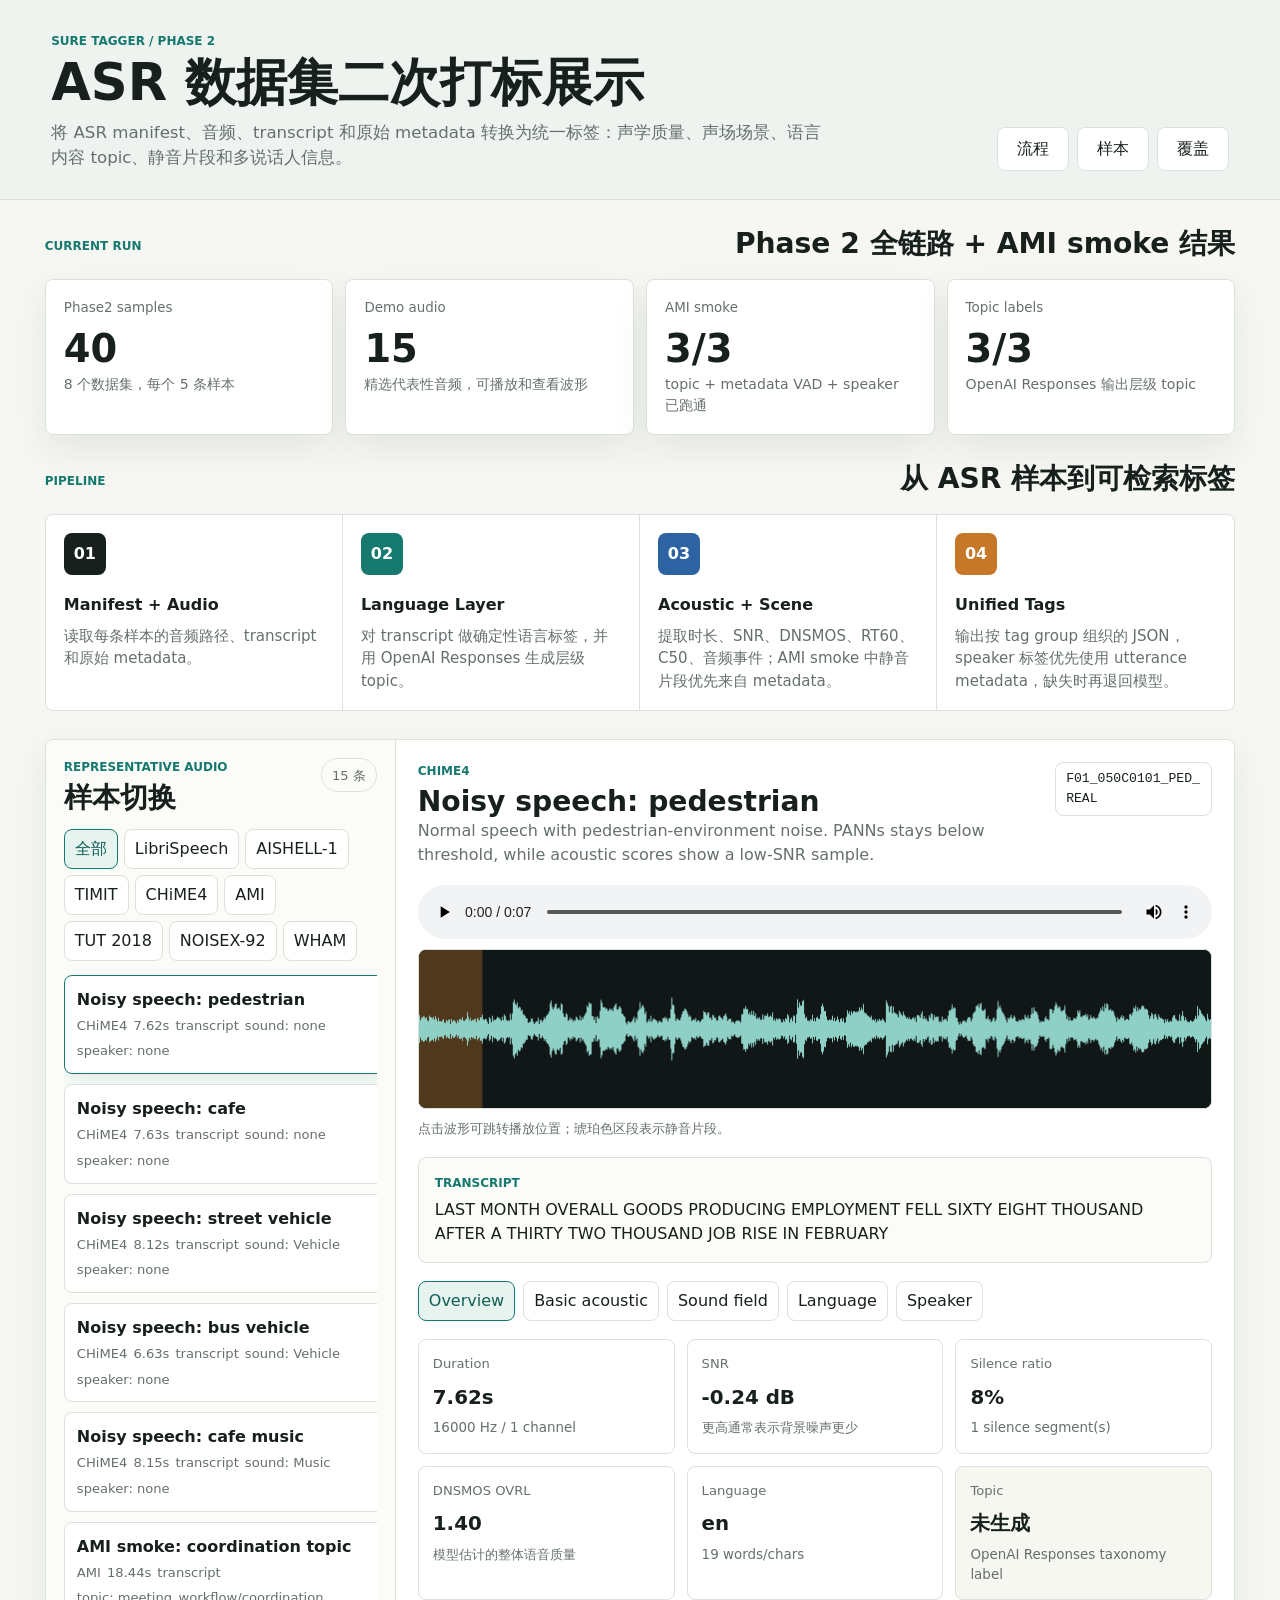
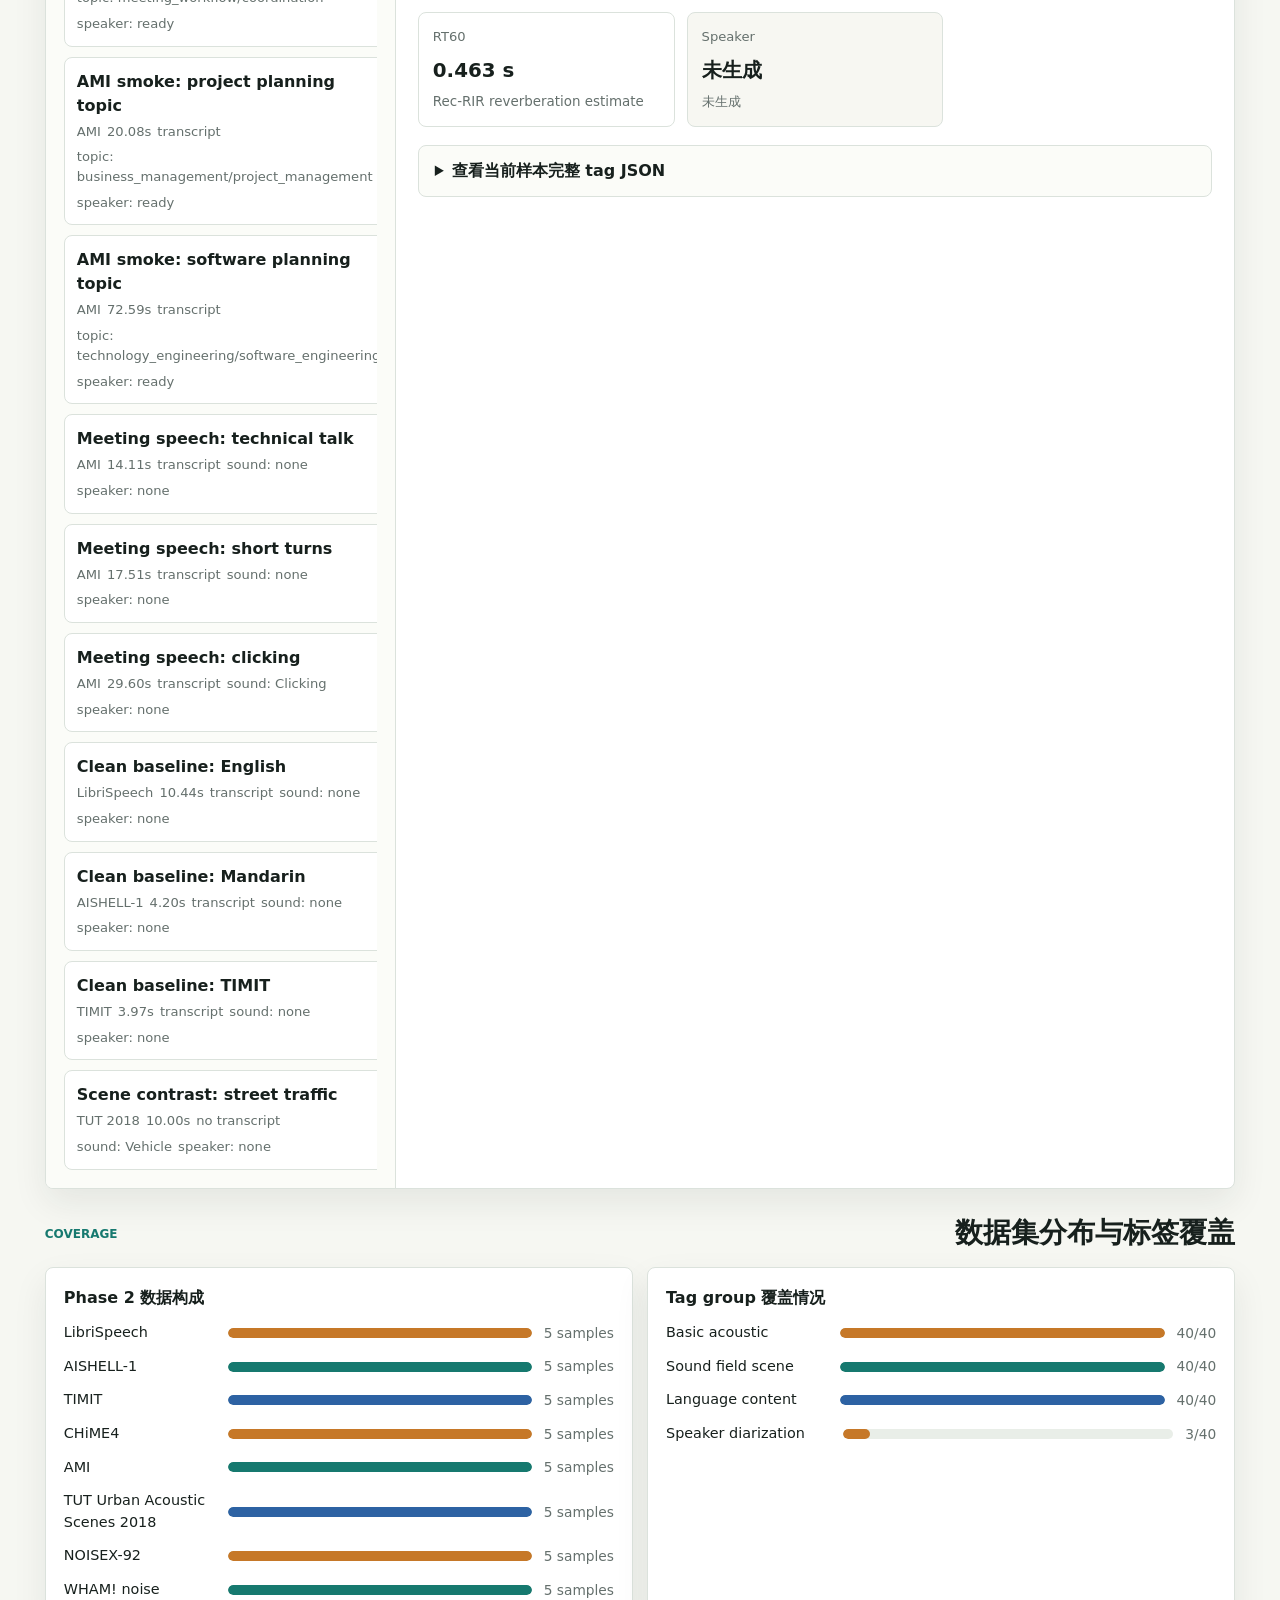
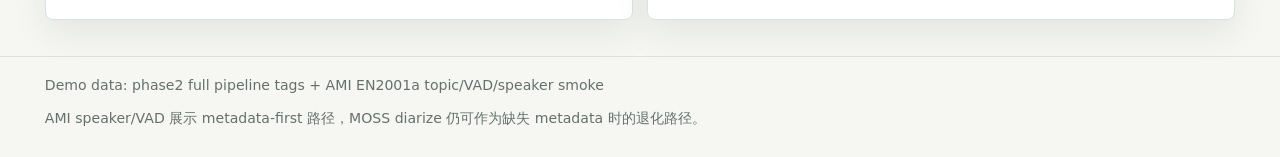
==== demo/index.html @ 98ffefce "Update demo with AMI smoke results" ====
<!doctype html>
<html lang="zh-CN">
  <head>
    <meta charset="utf-8" />
    <meta name="viewport" content="width=device-width, initial-scale=1" />
    <title>ASR 数据集二次打标 Demo</title>
    <link rel="stylesheet" href="styles.css" />
  </head>
  <body>
    <header class="topbar">
      <div>
        <p class="eyebrow">Sure Tagger / Phase 2</p>
        <h1>ASR 数据集二次打标展示</h1>
        <p class="lead">
          将 ASR manifest、音频、transcript 和原始 metadata 转换为统一标签：声学质量、声场场景、语言内容 topic、静音片段和多说话人信息。
        </p>
      </div>
      <nav class="topnav" aria-label="页面导航">
        <a href="#workflow">流程</a>
        <a href="#samples">样本</a>
        <a href="#coverage">覆盖</a>
      </nav>
    </header>

    <main>
      <section class="summary-band" aria-labelledby="summary-title">
        <div class="section-heading">
          <p class="eyebrow">Current run</p>
          <h2 id="summary-title">Phase 2 全链路 + AMI smoke 结果</h2>
        </div>
        <div class="metric-grid" id="metricGrid"></div>
      </section>

      <section class="workflow-band" id="workflow" aria-labelledby="workflow-title">
        <div class="section-heading">
          <p class="eyebrow">Pipeline</p>
          <h2 id="workflow-title">从 ASR 样本到可检索标签</h2>
        </div>
        <div class="pipeline">
          <article class="pipeline-step">
            <span class="step-index">01</span>
            <h3>Manifest + Audio</h3>
            <p>读取每条样本的音频路径、transcript 和原始 metadata。</p>
          </article>
          <article class="pipeline-step">
            <span class="step-index">02</span>
            <h3>Language Layer</h3>
            <p>对 transcript 做确定性语言标签，并用 OpenAI Responses 生成层级 topic。</p>
          </article>
          <article class="pipeline-step">
            <span class="step-index">03</span>
            <h3>Acoustic + Scene</h3>
            <p>提取时长、SNR、DNSMOS、RT60、C50、音频事件；AMI smoke 中静音片段优先来自 metadata。</p>
          </article>
          <article class="pipeline-step">
            <span class="step-index">04</span>
            <h3>Unified Tags</h3>
            <p>输出按 tag group 组织的 JSON，speaker 标签优先使用 utterance metadata，缺失时再退回模型。</p>
          </article>
        </div>
      </section>

      <section class="workspace" id="samples" aria-labelledby="samples-title">
        <aside class="sample-rail">
          <div class="rail-heading">
            <div>
              <p class="eyebrow">Representative audio</p>
              <h2 id="samples-title">样本切换</h2>
            </div>
            <span class="count-pill" id="visibleCount"></span>
          </div>
          <div class="filter-row" id="filterRow" aria-label="按数据集筛选"></div>
          <div class="sample-list" id="sampleList"></div>
        </aside>

        <section class="sample-detail" aria-live="polite">
          <div class="detail-header">
            <div>
              <p class="eyebrow" id="activeDataset"></p>
              <h2 id="activeTitle"></h2>
              <p class="sample-note" id="activeNote"></p>
            </div>
            <div class="sample-id" id="activeSampleId"></div>
          </div>

          <div class="audio-stage">
            <audio id="audioPlayer" controls preload="metadata"></audio>
            <canvas id="waveform" height="160" aria-label="音频波形"></canvas>
            <div class="waveform-hint">点击波形可跳转播放位置；琥珀色区段表示静音片段。</div>
          </div>

          <div class="transcript-strip">
            <div>
              <p class="eyebrow">Transcript</p>
              <p class="transcript" id="transcriptText"></p>
            </div>
          </div>

          <div class="tag-toolbar" id="tagToolbar" role="tablist" aria-label="标签分组"></div>
          <div class="tag-grid" id="tagGrid"></div>

          <details class="json-panel">
            <summary>查看当前样本完整 tag JSON</summary>
            <pre id="rawJson"></pre>
          </details>
        </section>
      </section>

      <section class="coverage-band" id="coverage" aria-labelledby="coverage-title">
        <div class="section-heading">
          <p class="eyebrow">Coverage</p>
          <h2 id="coverage-title">数据集分布与标签覆盖</h2>
        </div>
        <div class="coverage-grid">
          <div class="coverage-panel">
            <h3>Phase 2 数据构成</h3>
            <div id="datasetBars"></div>
          </div>
          <div class="coverage-panel">
            <h3>Tag group 覆盖情况</h3>
            <div id="coverageBars"></div>
          </div>
        </div>
      </section>
    </main>

    <footer class="footer">
      <span>Demo data: phase2 full pipeline tags + AMI EN2001a topic/VAD/speaker smoke</span>
      <span>AMI speaker/VAD 展示 metadata-first 路径，MOSS diarize 仍可作为缺失 metadata 时的退化路径。</span>
    </footer>

    <script src="data.js"></script>
    <script src="app.js"></script>
  </body>
</html>
---- demo/styles.css ----
:root {
  --bg: #f6f7f2;
  --surface: #ffffff;
  --surface-strong: #eef3ef;
  --ink: #17201d;
  --muted: #65706d;
  --line: #dbe2dc;
  --teal: #16796f;
  --blue: #2d62a3;
  --amber: #c67828;
  --red: #b14b4b;
  --violet: #6a5aa8;
  --shadow: 0 14px 34px rgba(30, 42, 38, 0.08);
}

* {
  box-sizing: border-box;
}

html {
  scroll-behavior: smooth;
}

body {
  margin: 0;
  background: var(--bg);
  color: var(--ink);
  font-family:
    Inter, ui-sans-serif, system-ui, -apple-system, BlinkMacSystemFont, "Segoe UI",
    sans-serif;
  line-height: 1.5;
}

button,
input,
select,
textarea {
  font: inherit;
}

button {
  cursor: pointer;
}

.topbar {
  display: grid;
  grid-template-columns: minmax(0, 1fr) auto;
  gap: 24px;
  align-items: end;
  padding: 32px clamp(18px, 4vw, 56px) 28px;
  background: var(--surface-strong);
  border-bottom: 1px solid var(--line);
}

.eyebrow {
  margin: 0 0 6px;
  color: var(--teal);
  font-size: 0.75rem;
  font-weight: 760;
  letter-spacing: 0;
  text-transform: uppercase;
}

h1,
h2,
h3,
p {
  margin-top: 0;
}

h1 {
  max-width: 920px;
  margin-bottom: 12px;
  font-size: clamp(2rem, 4vw, 4.4rem);
  line-height: 1.04;
  letter-spacing: 0;
}

h2 {
  margin-bottom: 0;
  font-size: clamp(1.35rem, 2.2vw, 2rem);
  line-height: 1.15;
}

h3 {
  margin-bottom: 8px;
  font-size: 1rem;
}

.lead {
  max-width: 780px;
  margin-bottom: 0;
  color: var(--muted);
  font-size: 1.04rem;
}

.topnav {
  display: flex;
  flex-wrap: wrap;
  gap: 8px;
  justify-content: flex-end;
}

.topnav a {
  min-width: 72px;
  padding: 9px 12px;
  border: 1px solid var(--line);
  border-radius: 8px;
  color: var(--ink);
  text-align: center;
  text-decoration: none;
  background: var(--surface);
}

.topnav a:hover {
  border-color: var(--teal);
  color: var(--teal);
}

main {
  display: grid;
  gap: 28px;
  padding: 28px clamp(14px, 3.5vw, 48px) 36px;
}

.summary-band,
.workflow-band,
.coverage-band {
  display: grid;
  gap: 18px;
}

.section-heading {
  display: flex;
  justify-content: space-between;
  gap: 18px;
  align-items: end;
}

.metric-grid {
  display: grid;
  grid-template-columns: repeat(4, minmax(0, 1fr));
  gap: 12px;
}

.metric-card {
  min-height: 118px;
  padding: 18px;
  border: 1px solid var(--line);
  border-radius: 8px;
  background: var(--surface);
  box-shadow: var(--shadow);
}

.metric-label {
  margin-bottom: 12px;
  color: var(--muted);
  font-size: 0.84rem;
}

.metric-value {
  margin-bottom: 6px;
  font-size: clamp(1.8rem, 3vw, 3rem);
  font-weight: 780;
  line-height: 1;
}

.metric-caption {
  margin-bottom: 0;
  color: var(--muted);
  font-size: 0.88rem;
}

.pipeline {
  display: grid;
  grid-template-columns: repeat(4, minmax(0, 1fr));
  border: 1px solid var(--line);
  border-radius: 8px;
  overflow: hidden;
  background: var(--surface);
}

.pipeline-step {
  min-height: 184px;
  padding: 18px;
  border-right: 1px solid var(--line);
}

.pipeline-step:last-child {
  border-right: 0;
}

.step-index {
  display: inline-flex;
  width: 42px;
  height: 42px;
  align-items: center;
  justify-content: center;
  margin-bottom: 18px;
  border-radius: 8px;
  background: var(--ink);
  color: white;
  font-weight: 760;
}

.pipeline-step:nth-child(2) .step-index {
  background: var(--teal);
}

.pipeline-step:nth-child(3) .step-index {
  background: var(--blue);
}

.pipeline-step:nth-child(4) .step-index {
  background: var(--amber);
}

.pipeline-step p {
  margin-bottom: 0;
  color: var(--muted);
  font-size: 0.94rem;
}

.workspace {
  display: grid;
  grid-template-columns: minmax(280px, 350px) minmax(0, 1fr);
  min-height: 680px;
  border: 1px solid var(--line);
  border-radius: 8px;
  overflow: hidden;
  background: var(--surface);
  box-shadow: var(--shadow);
}

.sample-rail {
  display: grid;
  grid-template-rows: auto auto minmax(0, 1fr);
  gap: 14px;
  padding: 18px;
  border-right: 1px solid var(--line);
  background: #fbfcf8;
}

.rail-heading,
.detail-header {
  display: flex;
  gap: 16px;
  align-items: flex-start;
  justify-content: space-between;
}

.count-pill,
.sample-id {
  display: inline-flex;
  max-width: 220px;
  min-height: 34px;
  align-items: center;
  justify-content: center;
  padding: 6px 10px;
  border: 1px solid var(--line);
  border-radius: 999px;
  color: var(--muted);
  font-size: 0.82rem;
  white-space: nowrap;
}

.sample-id {
  border-radius: 8px;
  color: var(--ink);
  font-family: ui-monospace, SFMono-Regular, Menlo, Consolas, monospace;
  white-space: normal;
  overflow-wrap: anywhere;
}

.filter-row {
  display: flex;
  flex-wrap: wrap;
  gap: 6px;
}

.filter-row button,
.tag-toolbar button {
  min-height: 36px;
  padding: 7px 10px;
  border: 1px solid var(--line);
  border-radius: 8px;
  background: var(--surface);
  color: var(--ink);
}

.filter-row button:hover,
.tag-toolbar button:hover {
  border-color: var(--teal);
}

.filter-row button.is-active,
.tag-toolbar button.is-active {
  border-color: var(--teal);
  background: #e6f3ef;
  color: #0f5d55;
}

.sample-list {
  display: grid;
  align-content: start;
  gap: 10px;
  min-height: 0;
  overflow: auto;
  padding-right: 2px;
}

.sample-button {
  width: 100%;
  padding: 12px;
  border: 1px solid var(--line);
  border-radius: 8px;
  background: var(--surface);
  color: var(--ink);
  text-align: left;
}

.sample-button:hover,
.sample-button.is-active {
  border-color: var(--teal);
  box-shadow: 0 8px 20px rgba(22, 121, 111, 0.1);
}

.sample-title {
  display: flex;
  gap: 8px;
  align-items: center;
  justify-content: space-between;
  margin-bottom: 4px;
  font-weight: 750;
}

.sample-meta {
  display: flex;
  flex-wrap: wrap;
  gap: 6px;
  color: var(--muted);
  font-size: 0.82rem;
}

.dataset-dot {
  width: 10px;
  height: 10px;
  flex: 0 0 auto;
  border-radius: 50%;
  background: var(--teal);
}

.sample-detail {
  display: grid;
  align-content: start;
  gap: 18px;
  min-width: 0;
  padding: 22px;
}

.sample-note {
  max-width: 760px;
  margin-bottom: 0;
  color: var(--muted);
}

.audio-stage {
  display: grid;
  gap: 10px;
}

audio {
  width: 100%;
}

#waveform {
  display: block;
  width: 100%;
  height: 160px;
  border: 1px solid var(--line);
  border-radius: 8px;
  background: #101716;
}

.waveform-hint {
  color: var(--muted);
  font-size: 0.84rem;
}

.transcript-strip {
  padding: 16px;
  border: 1px solid var(--line);
  border-radius: 8px;
  background: #fbfcf8;
}

.transcript {
  margin-bottom: 0;
  color: var(--ink);
  font-size: 1rem;
}

.transcript.is-empty {
  color: var(--muted);
}

.tag-toolbar {
  display: flex;
  flex-wrap: wrap;
  gap: 8px;
}

.tag-grid {
  display: grid;
  grid-template-columns: repeat(3, minmax(0, 1fr));
  gap: 12px;
}

.tag-card {
  min-height: 104px;
  padding: 14px;
  border: 1px solid var(--line);
  border-radius: 8px;
  background: var(--surface);
}

.tag-card.is-null {
  background: #f7f7f2;
}

.tag-label {
  margin-bottom: 9px;
  color: var(--muted);
  font-size: 0.82rem;
}

.tag-value {
  margin-bottom: 6px;
  font-size: 1.24rem;
  font-weight: 760;
  overflow-wrap: anywhere;
}

.tag-subtext {
  margin-bottom: 0;
  color: var(--muted);
  font-size: 0.84rem;
  overflow-wrap: anywhere;
}

.badge-row {
  display: flex;
  flex-wrap: wrap;
  gap: 6px;
}

.badge {
  display: inline-flex;
  min-height: 28px;
  align-items: center;
  padding: 4px 8px;
  border-radius: 999px;
  background: #edf1f6;
  color: #294a73;
  font-size: 0.82rem;
  font-weight: 680;
}

.badge.teal {
  background: #e6f3ef;
  color: #0f5d55;
}

.badge.amber {
  background: #f8ebda;
  color: #86501c;
}

.badge.red {
  background: #f8e5e3;
  color: #8a3939;
}

.json-panel {
  border: 1px solid var(--line);
  border-radius: 8px;
  background: #fbfcf8;
}

.json-panel summary {
  padding: 13px 16px;
  cursor: pointer;
  font-weight: 720;
}

.json-panel pre {
  max-height: 420px;
  margin: 0;
  padding: 0 16px 16px;
  overflow: auto;
  color: #28302d;
  font-size: 0.86rem;
  line-height: 1.55;
  white-space: pre-wrap;
}

.coverage-grid {
  display: grid;
  grid-template-columns: repeat(2, minmax(0, 1fr));
  gap: 14px;
}

.coverage-panel {
  padding: 18px;
  border: 1px solid var(--line);
  border-radius: 8px;
  background: var(--surface);
  box-shadow: var(--shadow);
}

.bar-row {
  display: grid;
  grid-template-columns: minmax(120px, 1fr) minmax(140px, 2fr) auto;
  gap: 12px;
  align-items: center;
  margin-top: 12px;
}

.bar-label {
  color: var(--ink);
  font-size: 0.9rem;
  overflow-wrap: anywhere;
}

.bar-track {
  height: 10px;
  border-radius: 999px;
  overflow: hidden;
  background: #e9eee8;
}

.bar-fill {
  height: 100%;
  border-radius: 999px;
  background: var(--teal);
}

.bar-row:nth-child(3n) .bar-fill {
  background: var(--blue);
}

.bar-row:nth-child(3n + 1) .bar-fill {
  background: var(--amber);
}

.bar-value {
  color: var(--muted);
  font-size: 0.86rem;
  white-space: nowrap;
}

.footer {
  display: flex;
  flex-wrap: wrap;
  gap: 12px;
  justify-content: space-between;
  padding: 18px clamp(14px, 3.5vw, 48px) 28px;
  border-top: 1px solid var(--line);
  color: var(--muted);
  font-size: 0.88rem;
}

@media (max-width: 1040px) {
  .metric-grid,
  .pipeline,
  .tag-grid {
    grid-template-columns: repeat(2, minmax(0, 1fr));
  }

  .pipeline-step:nth-child(2) {
    border-right: 0;
  }

  .pipeline-step {
    border-bottom: 1px solid var(--line);
  }

  .pipeline-step:nth-child(n + 3) {
    border-bottom: 0;
  }

  .workspace,
  .coverage-grid {
    grid-template-columns: 1fr;
  }

  .sample-rail {
    border-right: 0;
    border-bottom: 1px solid var(--line);
  }

  .sample-list {
    max-height: 360px;
  }
}

@media (max-width: 680px) {
  .topbar {
    grid-template-columns: 1fr;
    align-items: start;
  }

  .topnav {
    justify-content: flex-start;
  }

  .metric-grid,
  .pipeline,
  .tag-grid {
    grid-template-columns: 1fr;
  }

  .pipeline-step,
  .pipeline-step:nth-child(2),
  .pipeline-step:nth-child(n + 3) {
    border-right: 0;
    border-bottom: 1px solid var(--line);
  }

  .pipeline-step:last-child {
    border-bottom: 0;
  }

  .bar-row {
    grid-template-columns: 1fr;
    gap: 6px;
  }

  .detail-header,
  .rail-heading,
  .section-heading {
    display: grid;
  }
}
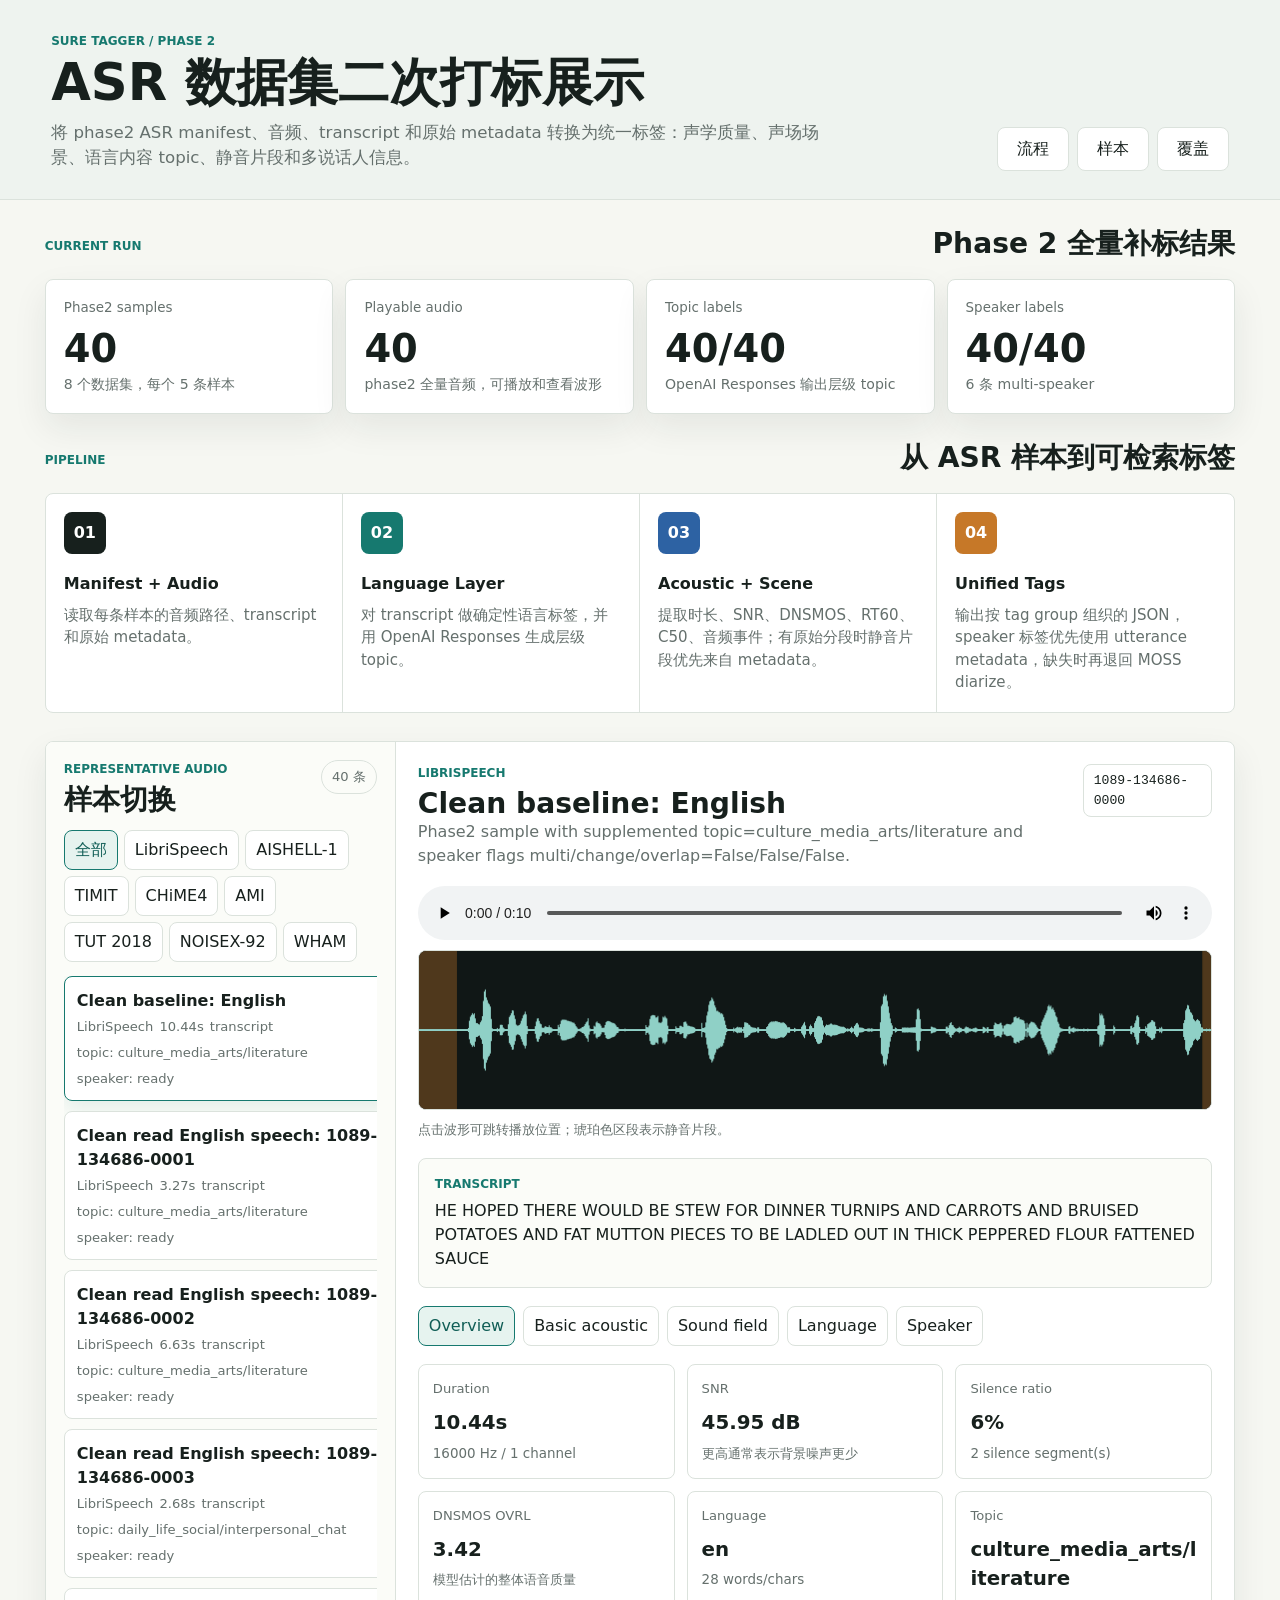
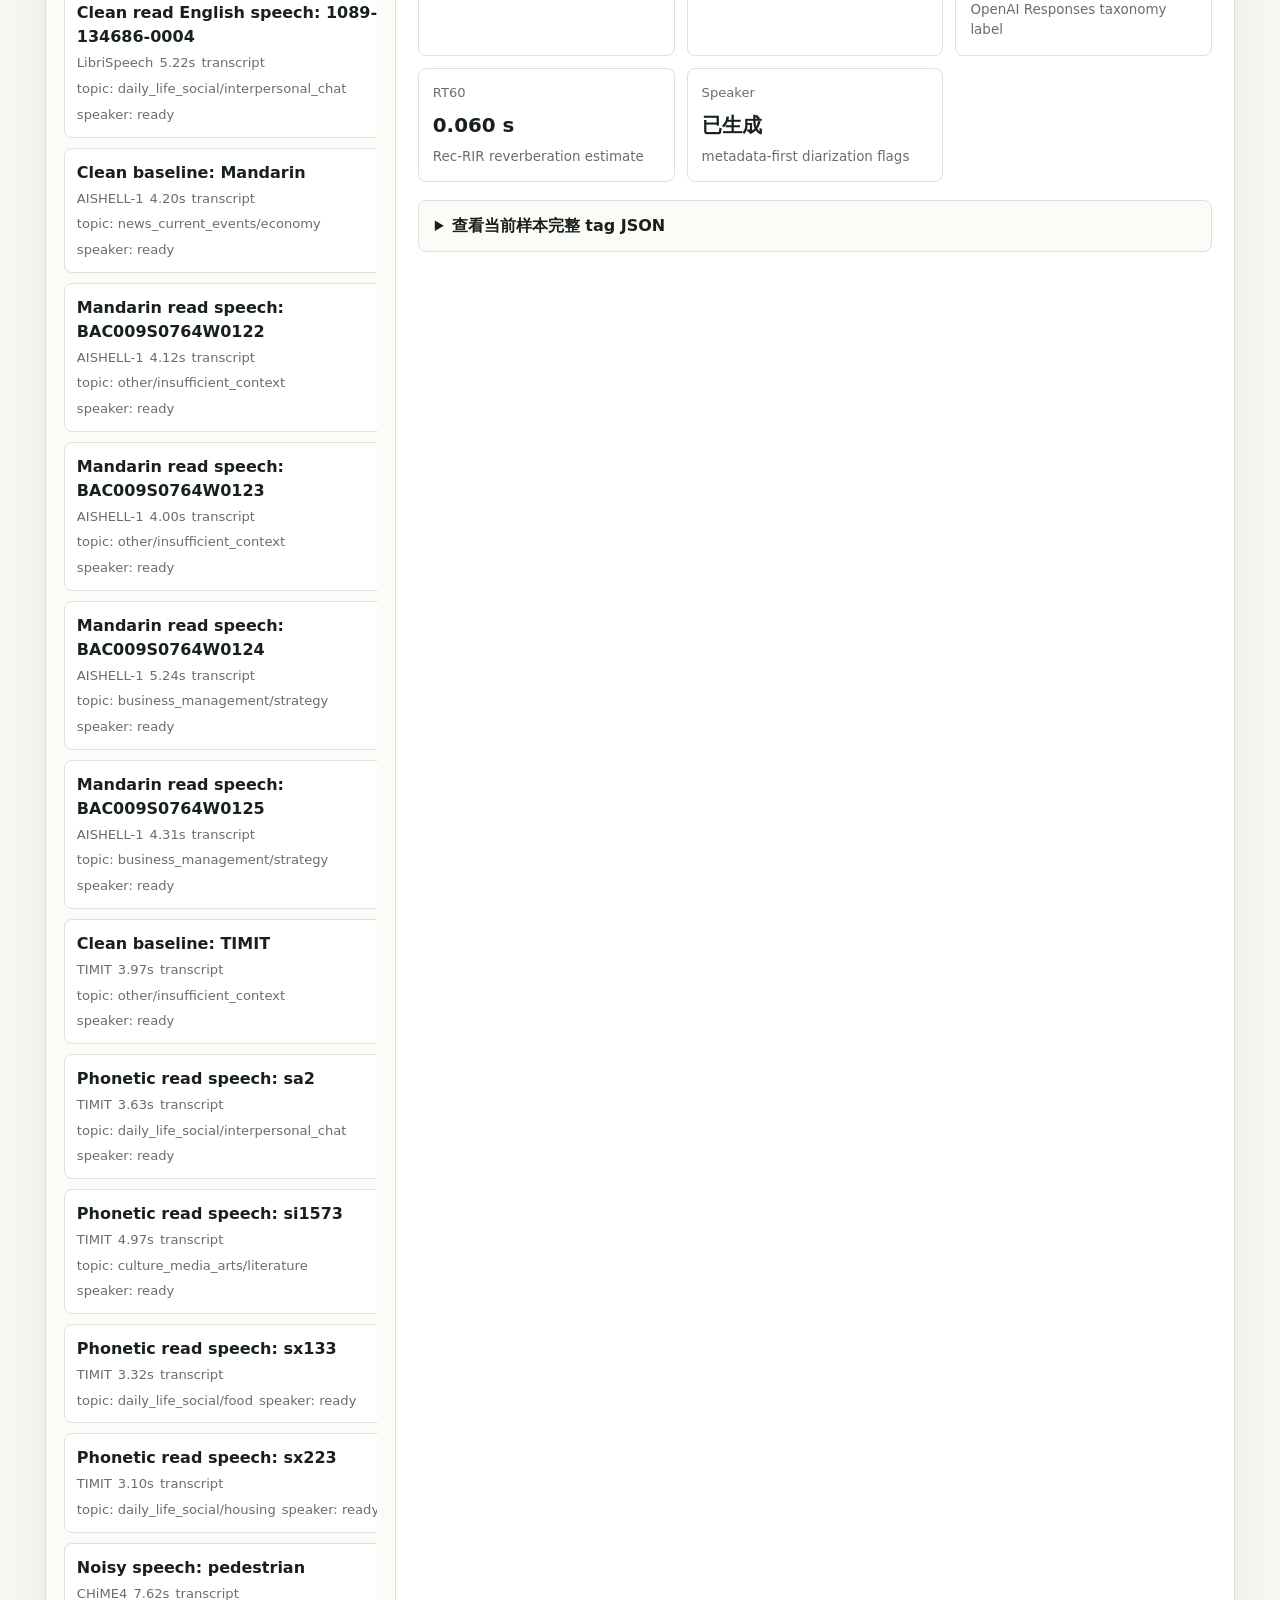
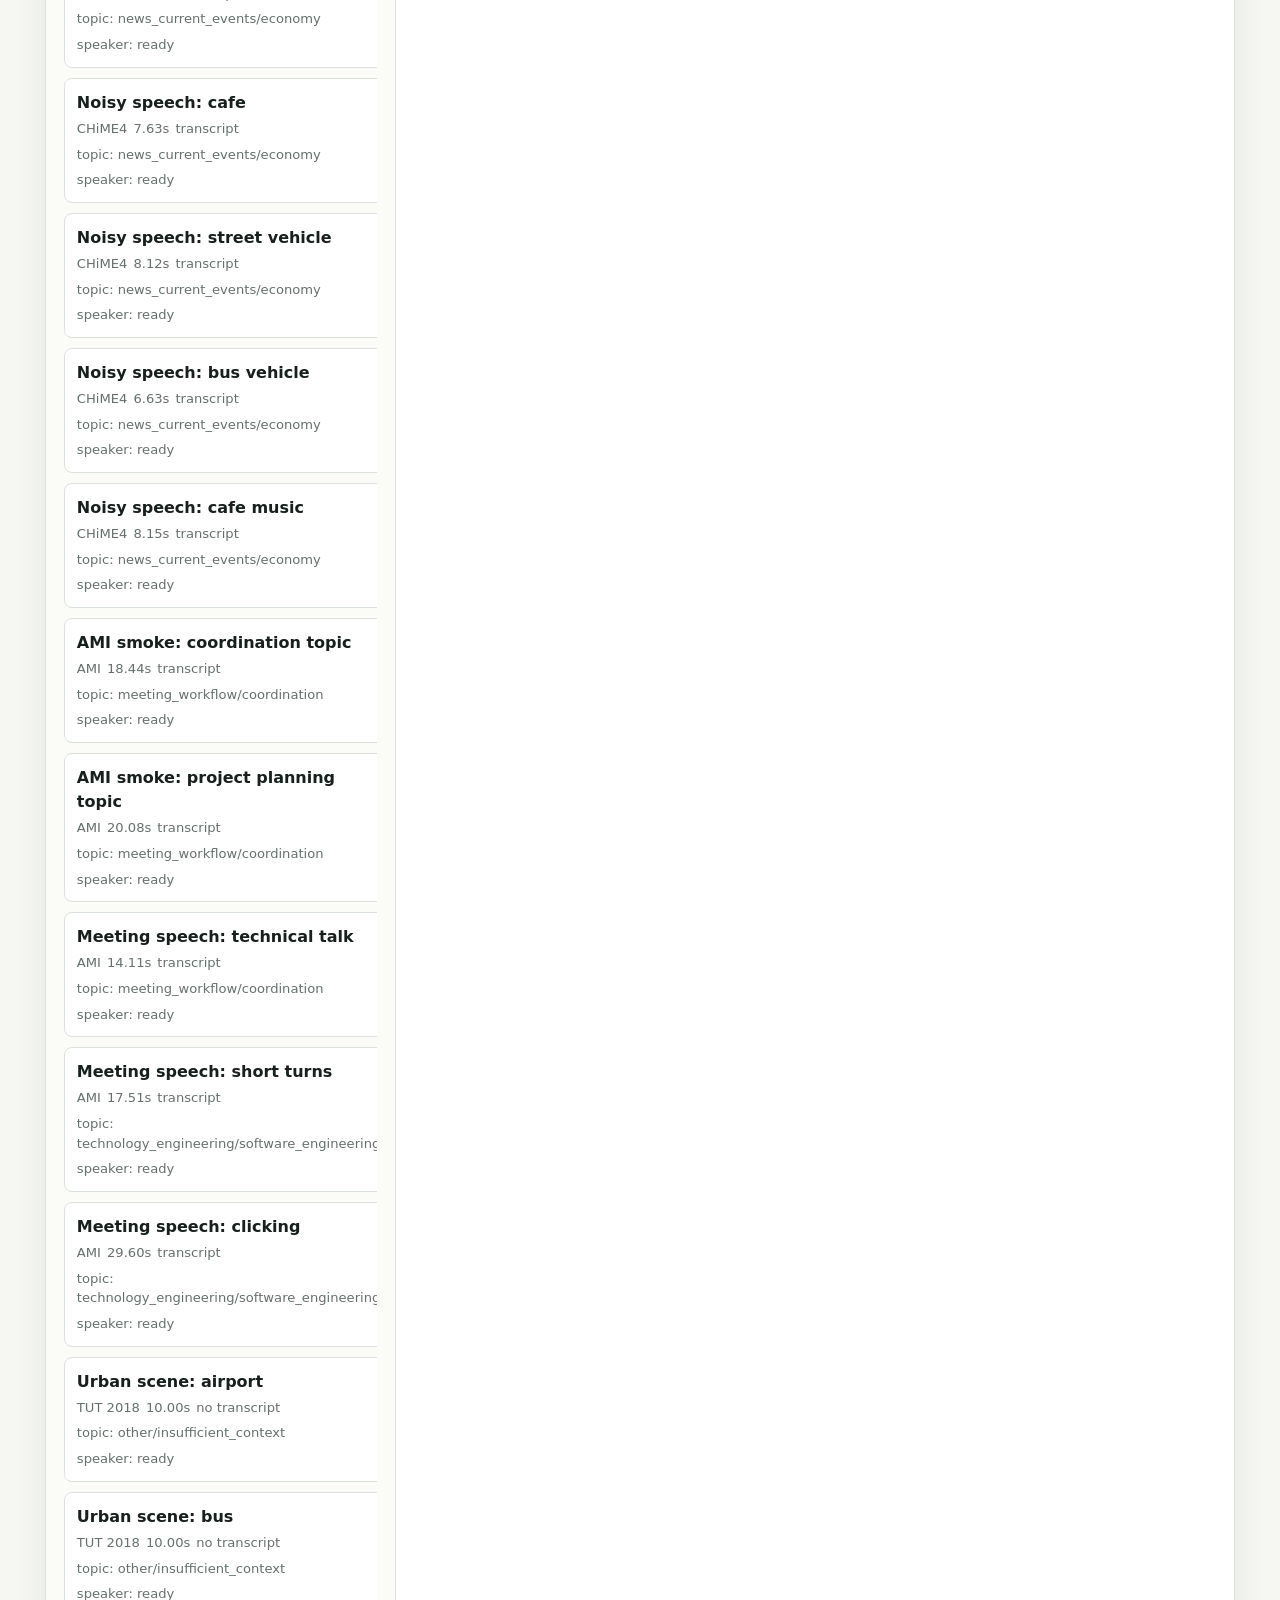
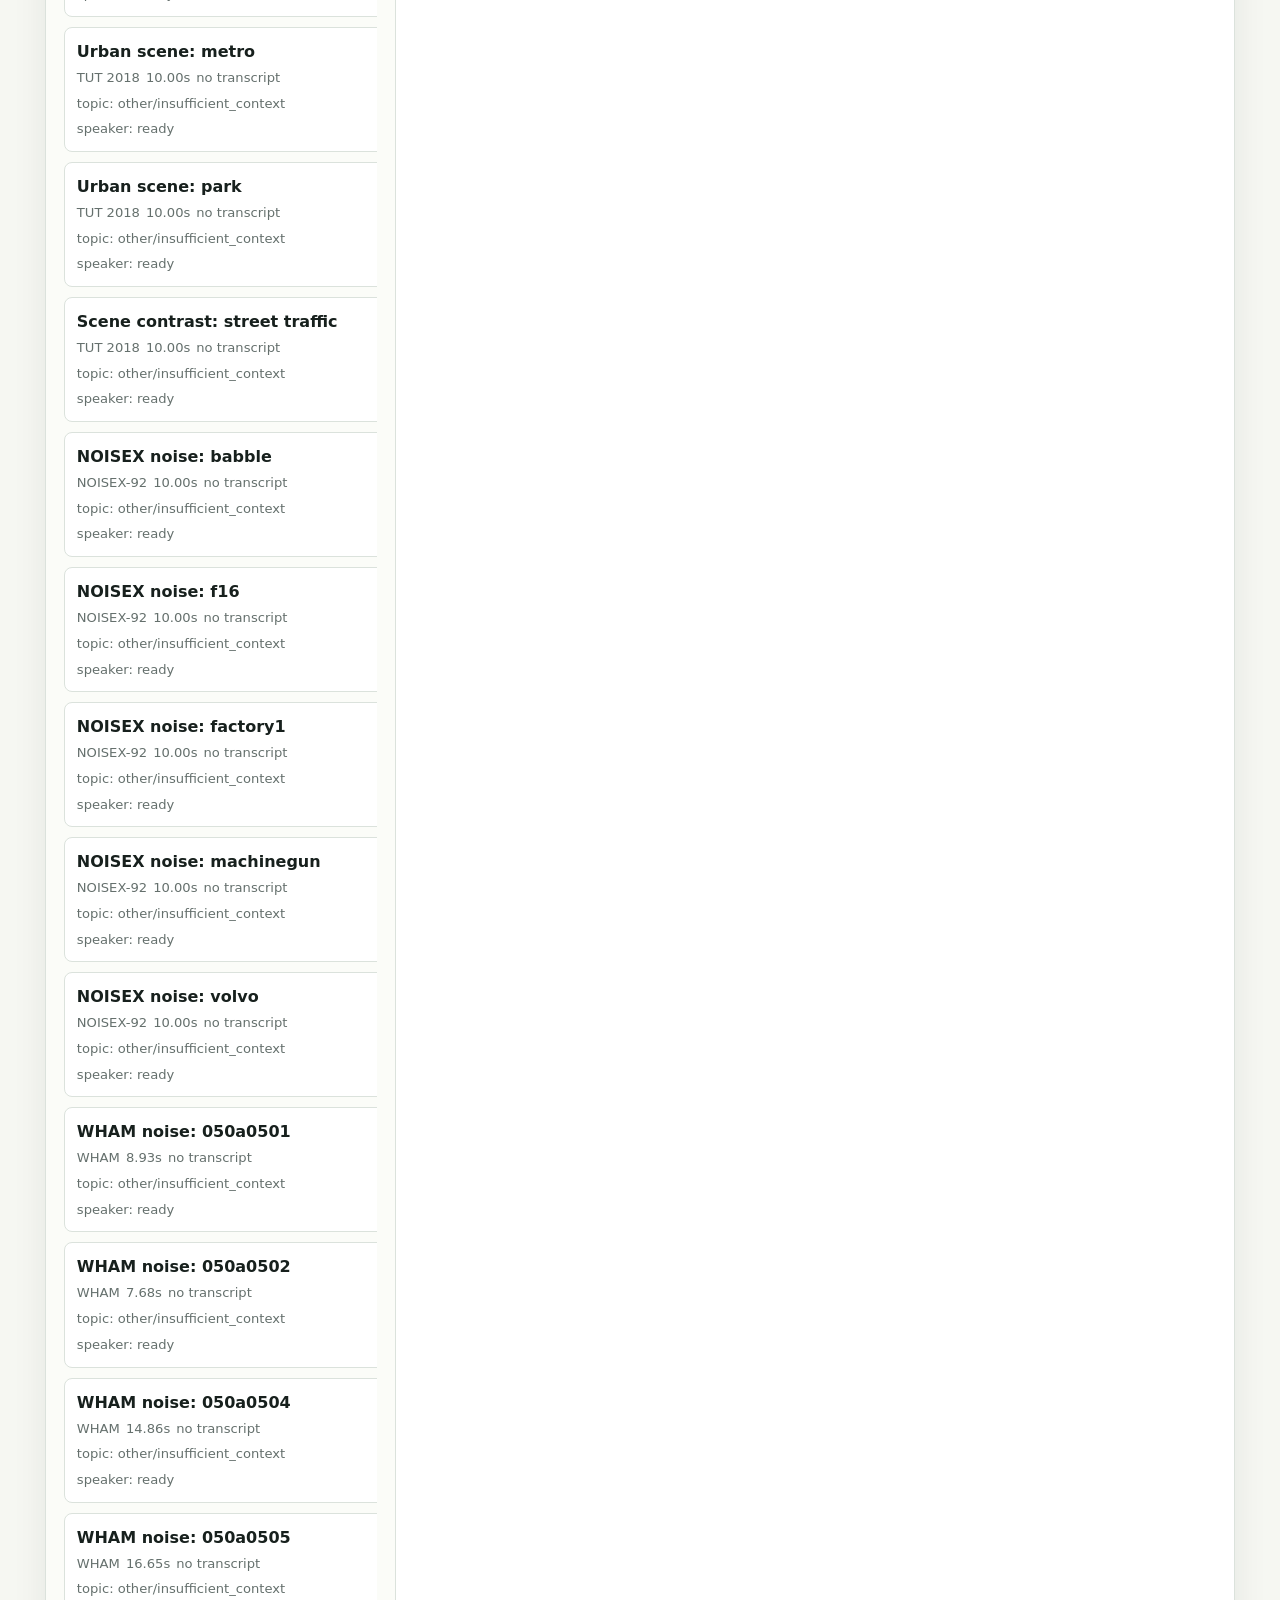
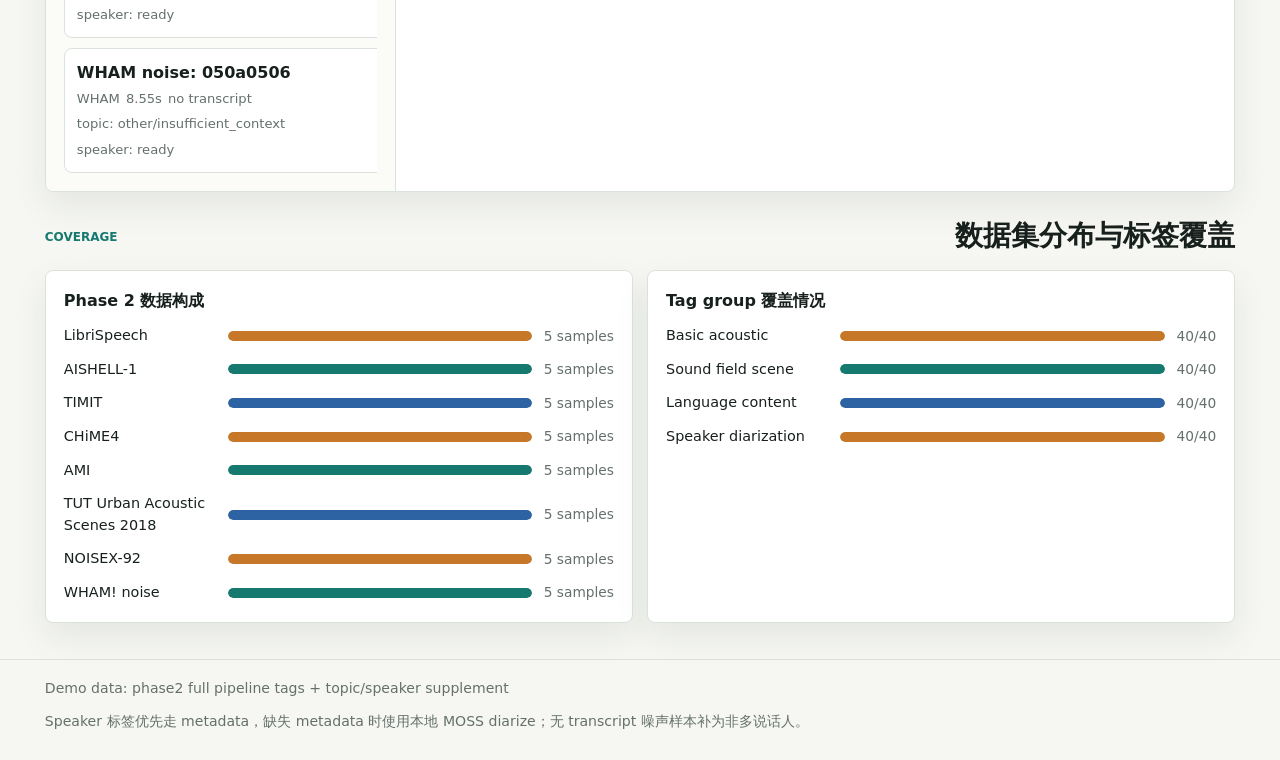
==== commit 50eb6f73: "Publish phase2 topic and speaker demo" ====
--- a/demo/index.html
+++ b/demo/index.html
@@ -12,7 +12,7 @@
         <p class="eyebrow">Sure Tagger / Phase 2</p>
         <h1>ASR 数据集二次打标展示</h1>
         <p class="lead">
-          将 ASR manifest、音频、transcript 和原始 metadata 转换为统一标签：声学质量、声场场景、语言内容 topic、静音片段和多说话人信息。
+          将 phase2 ASR manifest、音频、transcript 和原始 metadata 转换为统一标签：声学质量、声场场景、语言内容 topic、静音片段和多说话人信息。
         </p>
       </div>
       <nav class="topnav" aria-label="页面导航">
@@ -26,7 +26,7 @@
       <section class="summary-band" aria-labelledby="summary-title">
         <div class="section-heading">
           <p class="eyebrow">Current run</p>
-          <h2 id="summary-title">Phase 2 全链路 + AMI smoke 结果</h2>
+          <h2 id="summary-title">Phase 2 全量补标结果</h2>
         </div>
         <div class="metric-grid" id="metricGrid"></div>
       </section>
@@ -50,12 +50,12 @@
           <article class="pipeline-step">
             <span class="step-index">03</span>
             <h3>Acoustic + Scene</h3>
-            <p>提取时长、SNR、DNSMOS、RT60、C50、音频事件；AMI smoke 中静音片段优先来自 metadata。</p>
+            <p>提取时长、SNR、DNSMOS、RT60、C50、音频事件；有原始分段时静音片段优先来自 metadata。</p>
           </article>
           <article class="pipeline-step">
             <span class="step-index">04</span>
             <h3>Unified Tags</h3>
-            <p>输出按 tag group 组织的 JSON，speaker 标签优先使用 utterance metadata，缺失时再退回模型。</p>
+            <p>输出按 tag group 组织的 JSON，speaker 标签优先使用 utterance metadata，缺失时再退回 MOSS diarize。</p>
           </article>
         </div>
       </section>
@@ -125,8 +125,8 @@
     </main>
 
     <footer class="footer">
-      <span>Demo data: phase2 full pipeline tags + AMI EN2001a topic/VAD/speaker smoke</span>
-      <span>AMI speaker/VAD 展示 metadata-first 路径，MOSS diarize 仍可作为缺失 metadata 时的退化路径。</span>
+      <span>Demo data: phase2 full pipeline tags + topic/speaker supplement</span>
+      <span>Speaker 标签优先走 metadata，缺失 metadata 时使用本地 MOSS diarize；无 transcript 噪声样本补为非多说话人。</span>
     </footer>
 
     <script src="data.js"></script>
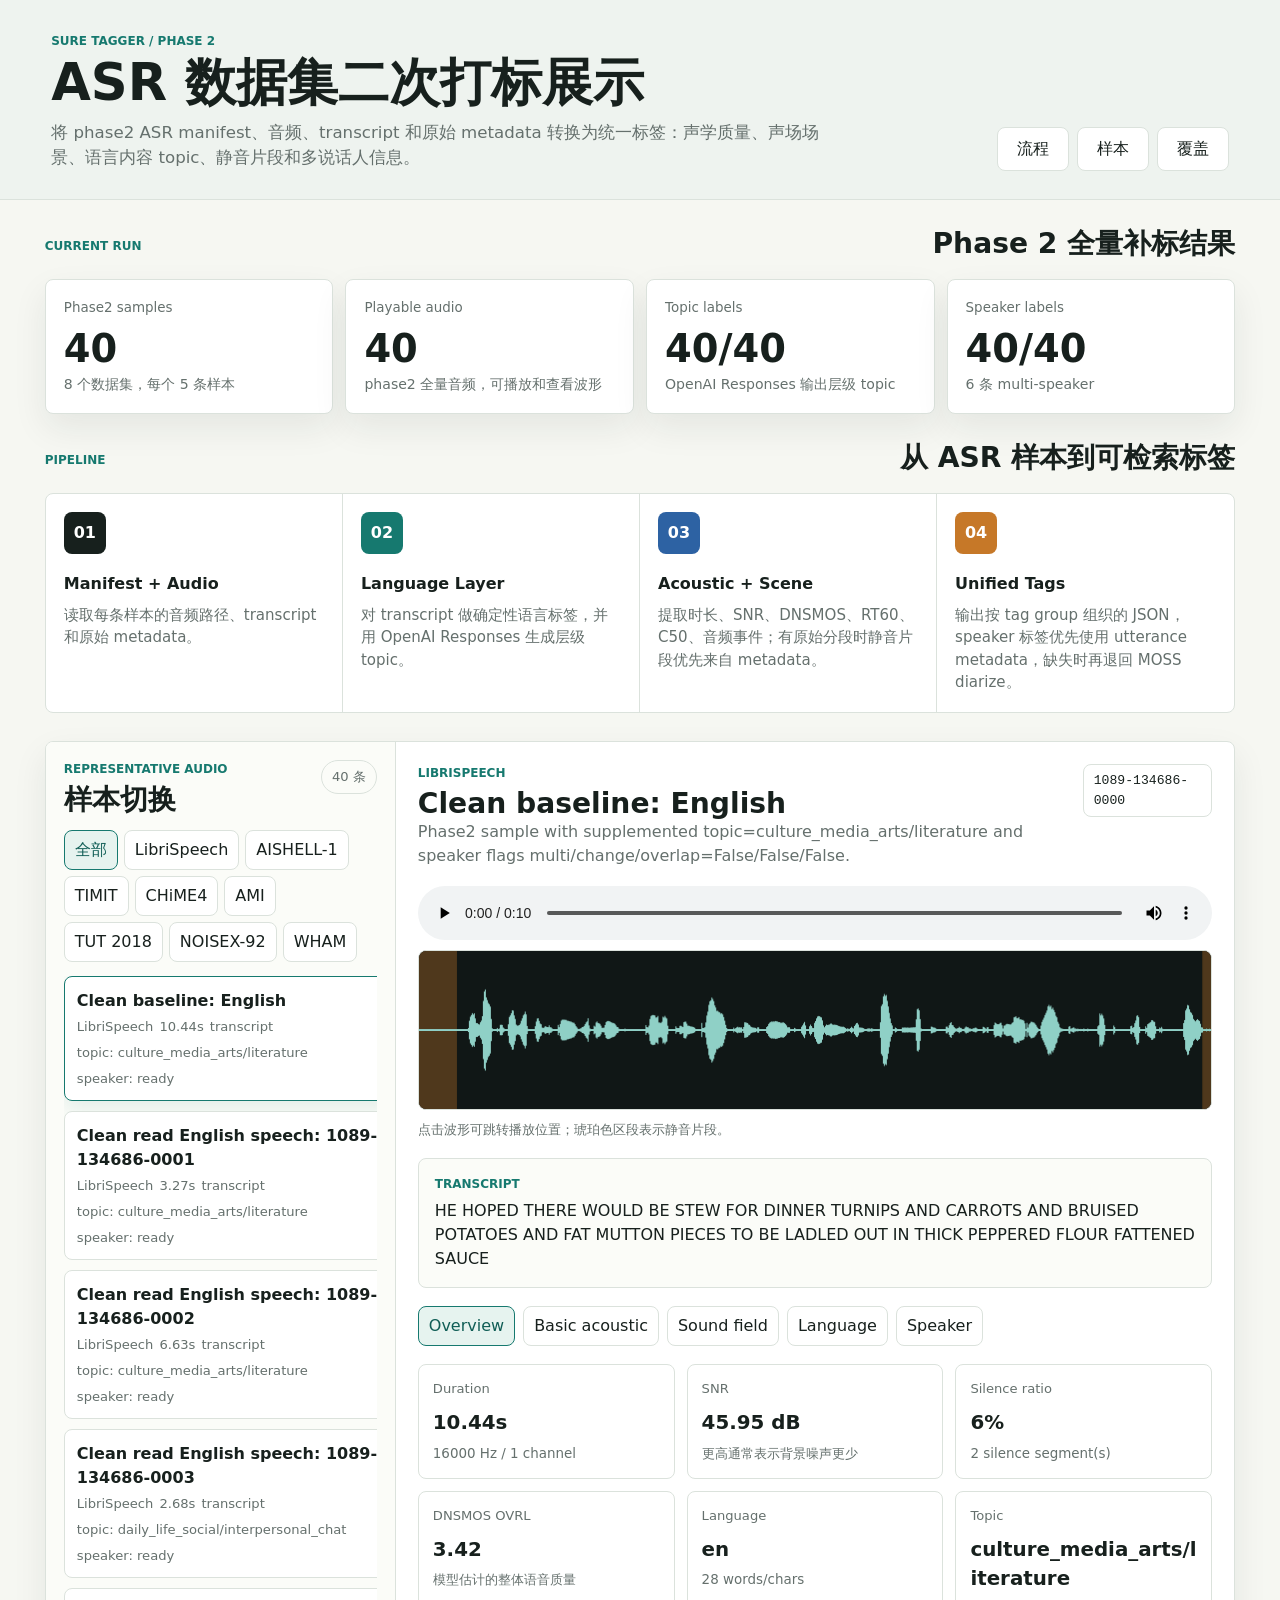
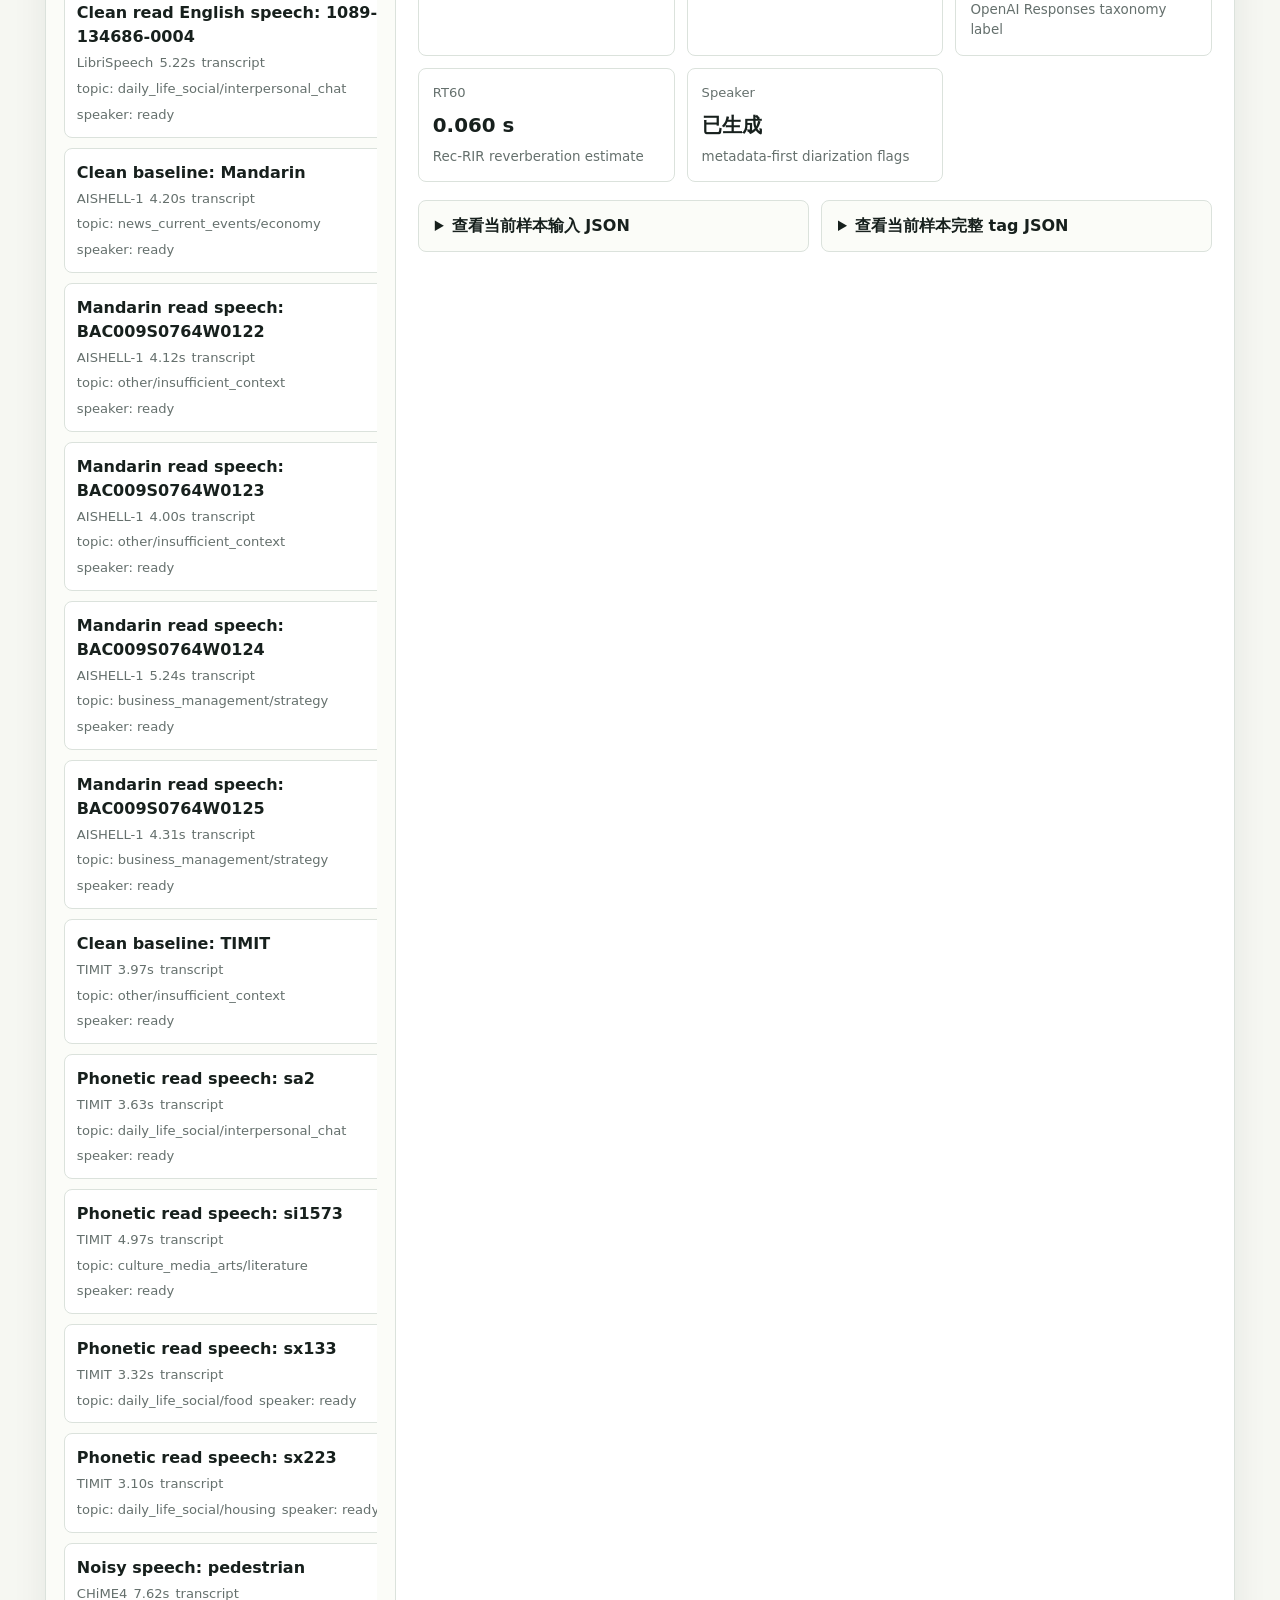
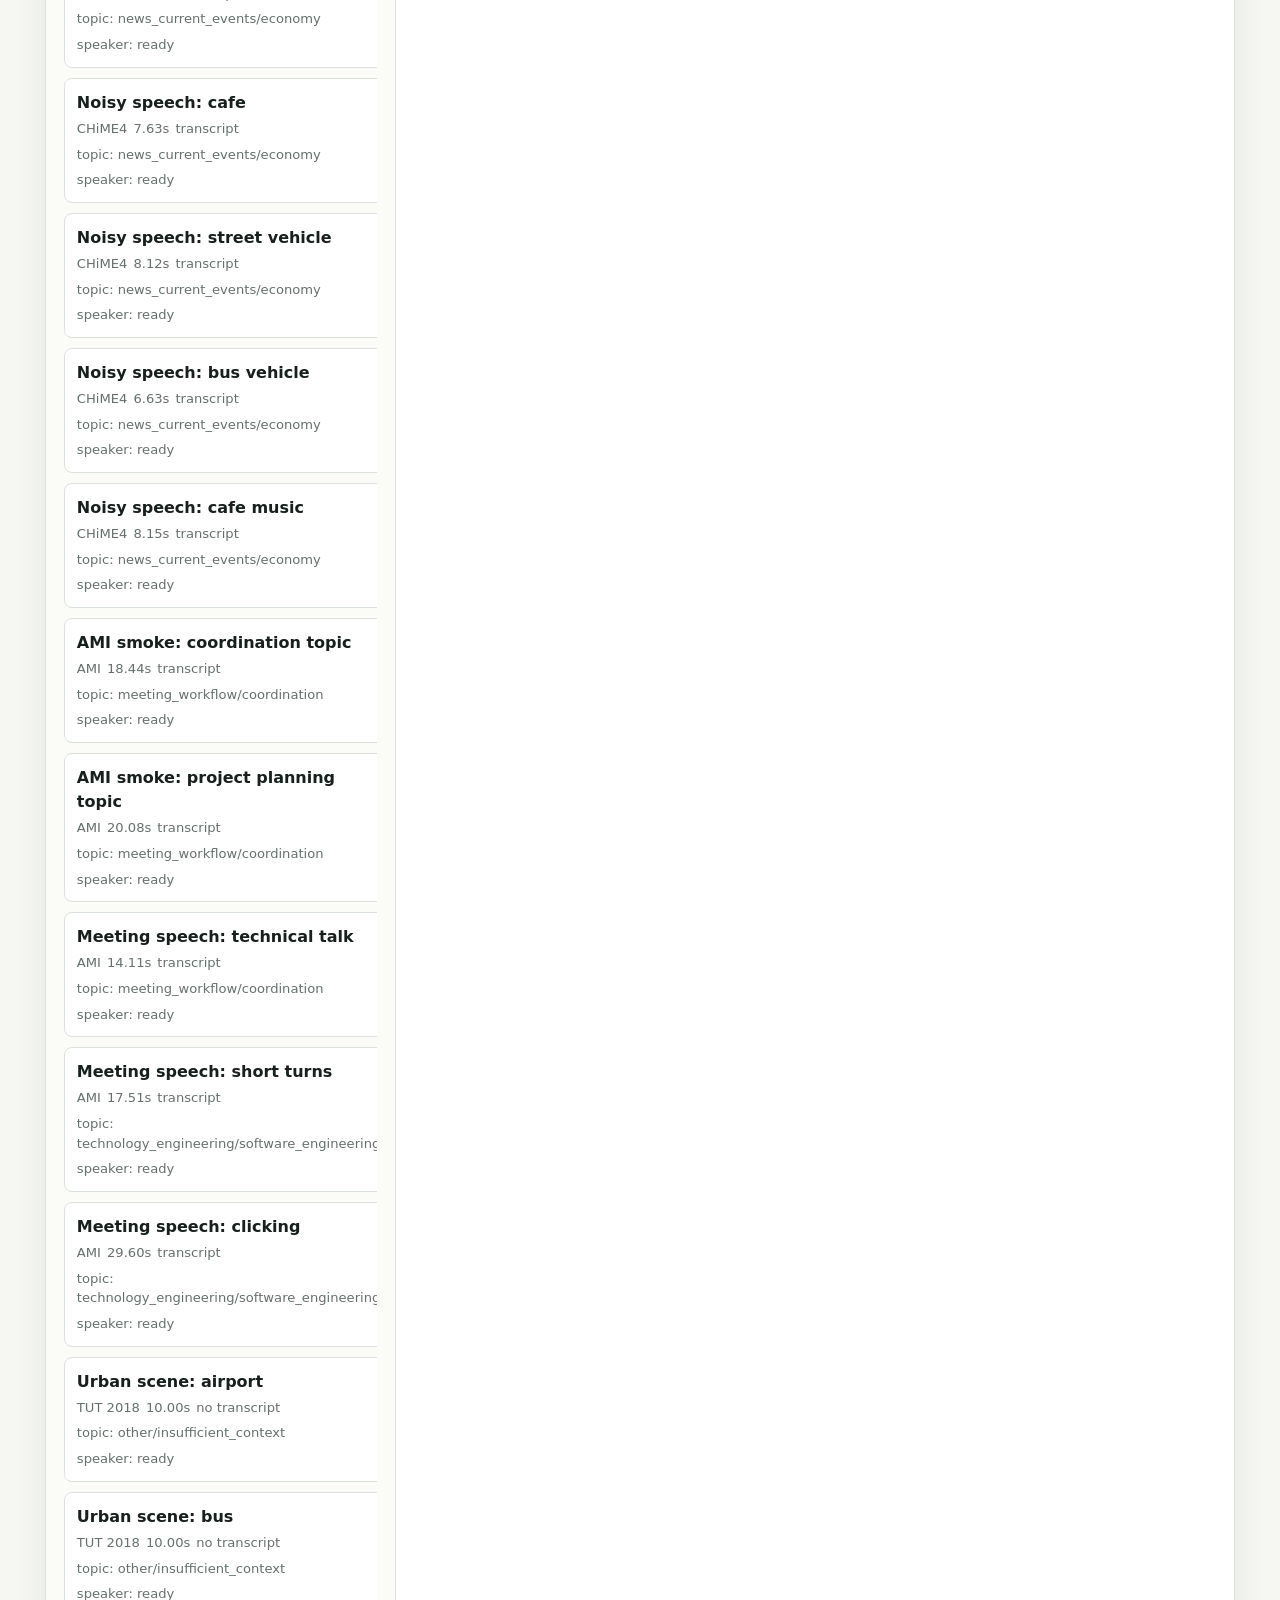
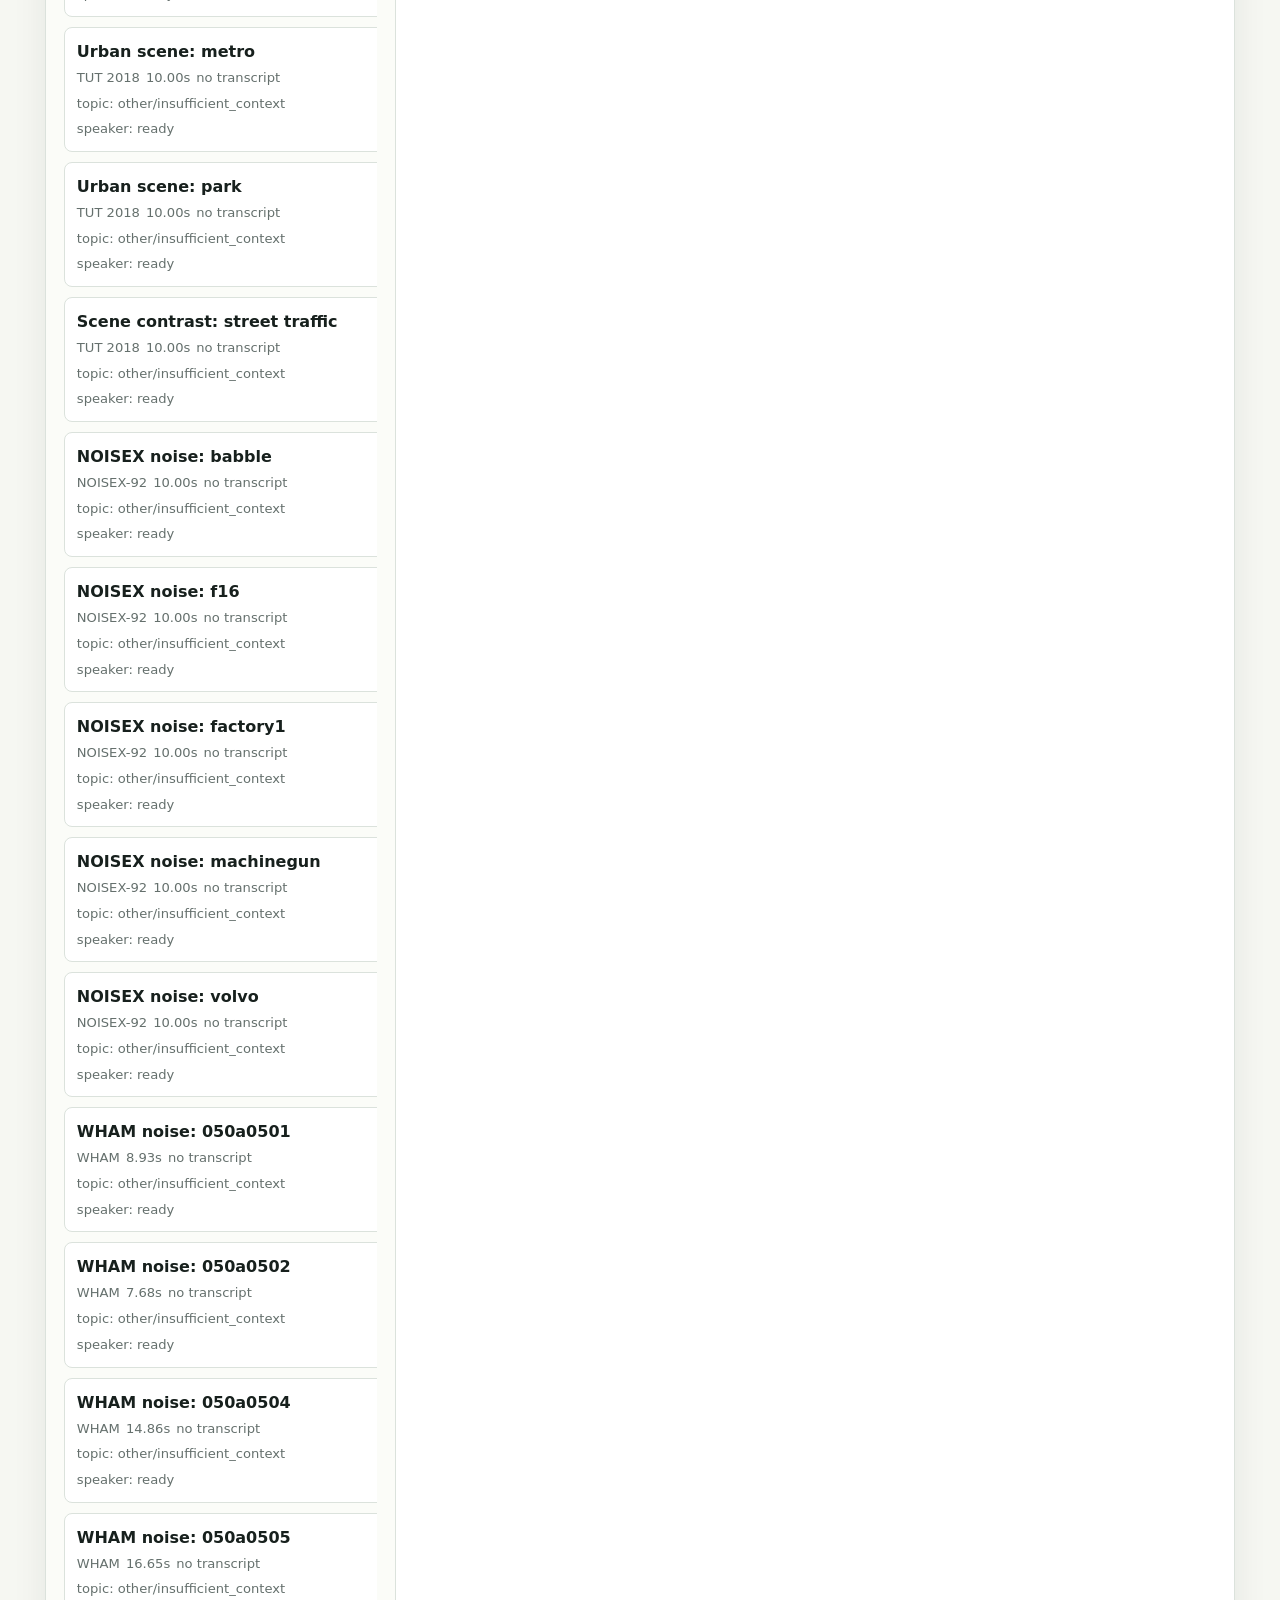
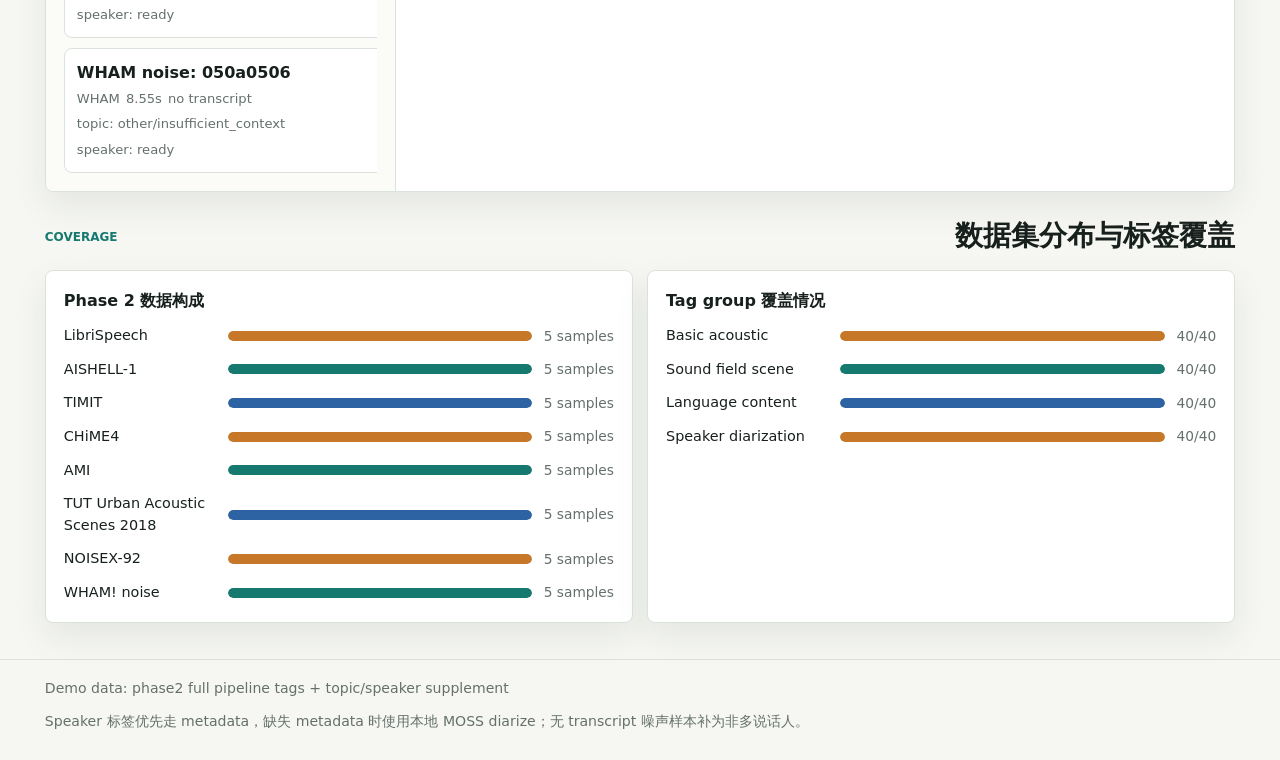
==== commit cd79709d: "Show demo input JSON per sample" ====
--- a/demo/index.html
+++ b/demo/index.html
@@ -99,10 +99,16 @@
           <div class="tag-toolbar" id="tagToolbar" role="tablist" aria-label="标签分组"></div>
           <div class="tag-grid" id="tagGrid"></div>
 
-          <details class="json-panel">
-            <summary>查看当前样本完整 tag JSON</summary>
-            <pre id="rawJson"></pre>
-          </details>
+          <div class="json-panels">
+            <details class="json-panel">
+              <summary>查看当前样本输入 JSON</summary>
+              <pre id="inputJson"></pre>
+            </details>
+            <details class="json-panel">
+              <summary>查看当前样本完整 tag JSON</summary>
+              <pre id="rawJson"></pre>
+            </details>
+          </div>
         </section>
       </section>
 
--- a/demo/styles.css
+++ b/demo/styles.css
@@ -481,7 +481,14 @@
   color: #8a3939;
 }
 
+.json-panels {
+  display: grid;
+  grid-template-columns: repeat(2, minmax(0, 1fr));
+  gap: 12px;
+}
+
 .json-panel {
+  min-width: 0;
   border: 1px solid var(--line);
   border-radius: 8px;
   background: #fbfcf8;
@@ -590,7 +597,8 @@
   }
 
   .workspace,
-  .coverage-grid {
+  .coverage-grid,
+  .json-panels {
     grid-template-columns: 1fr;
   }
 
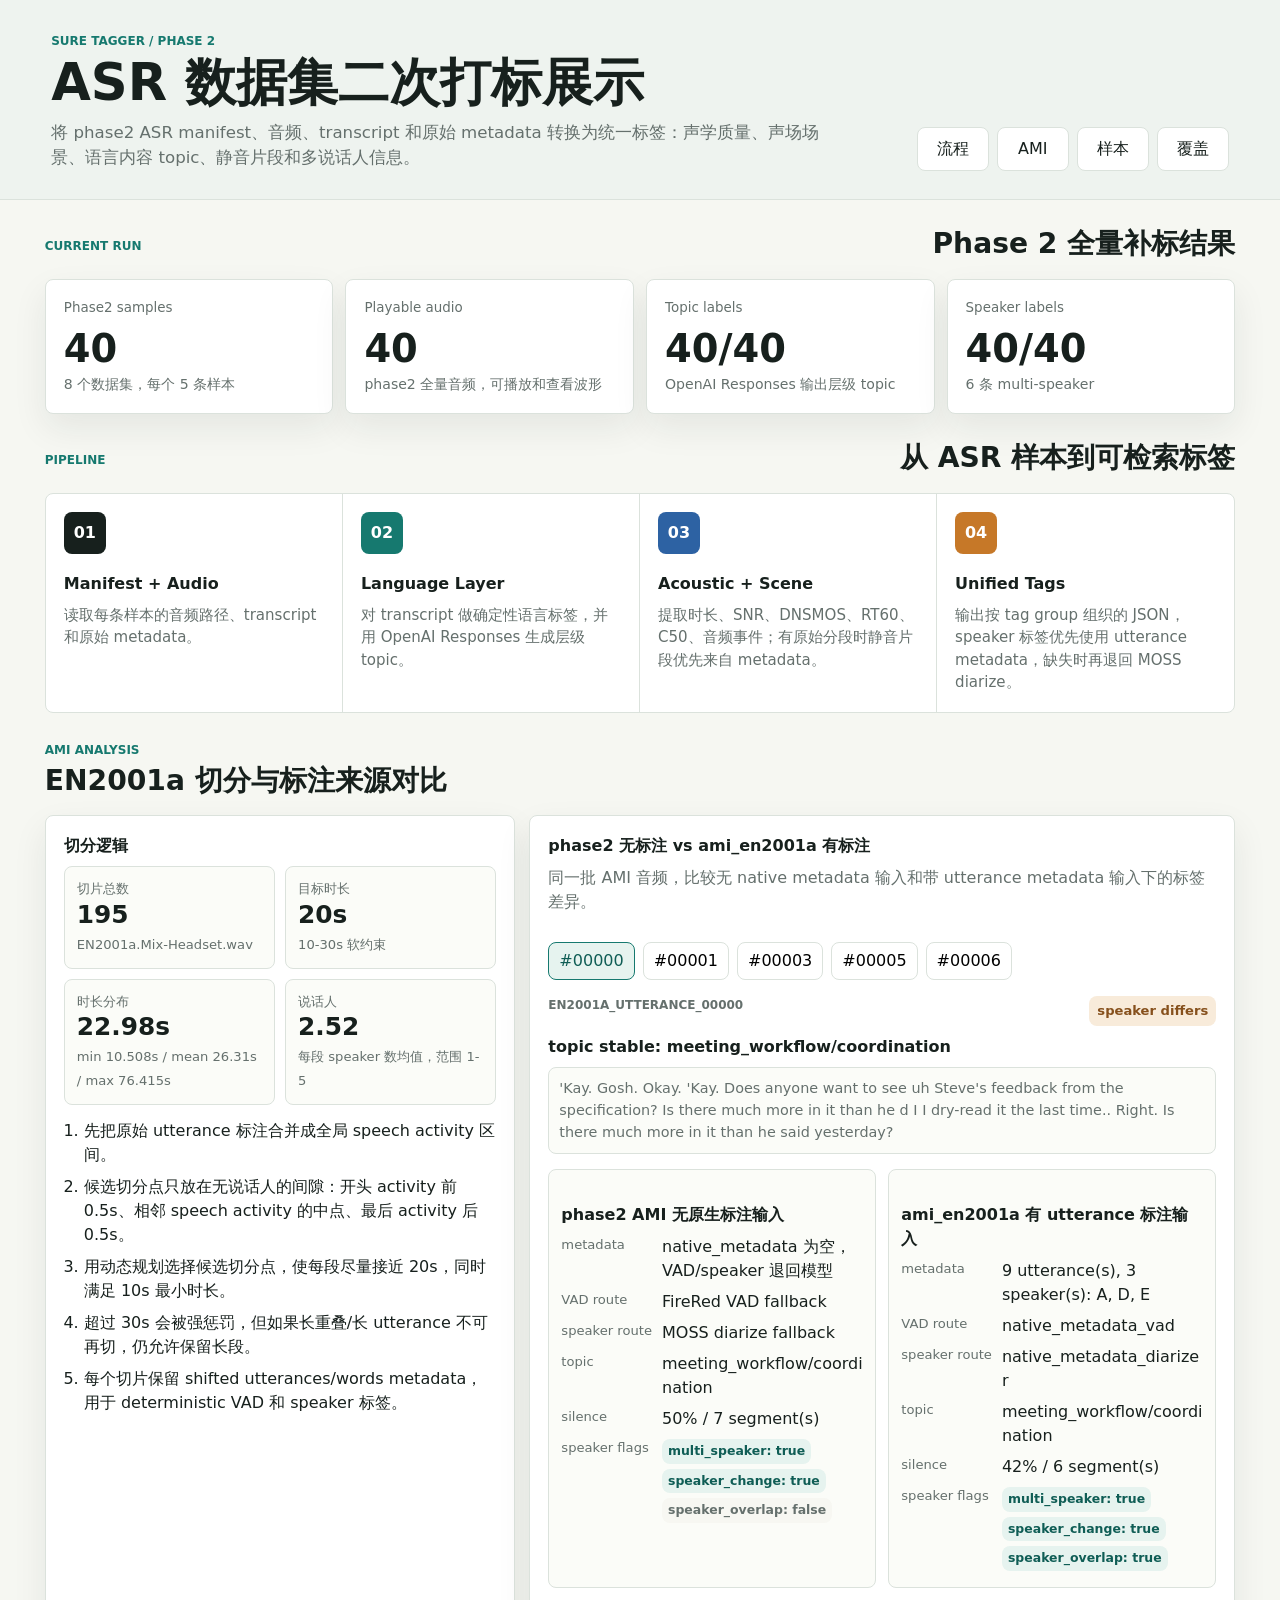
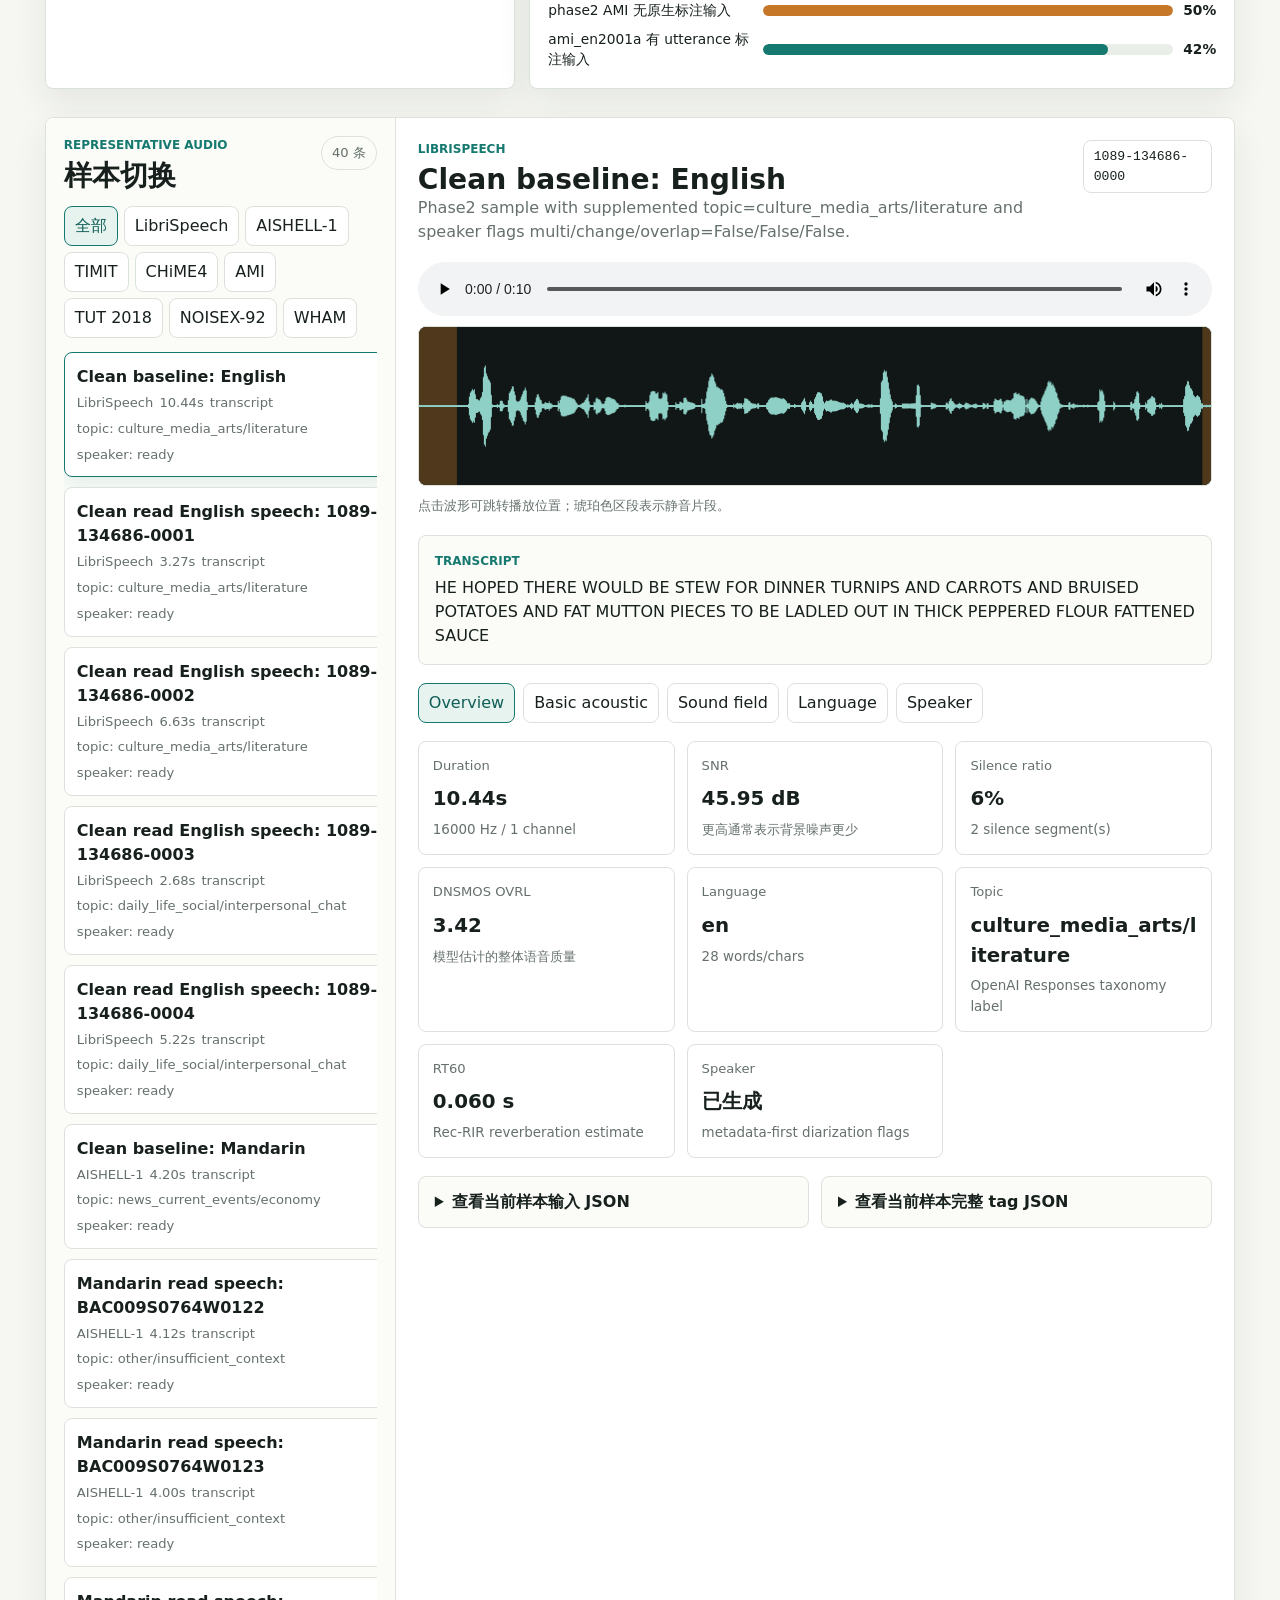
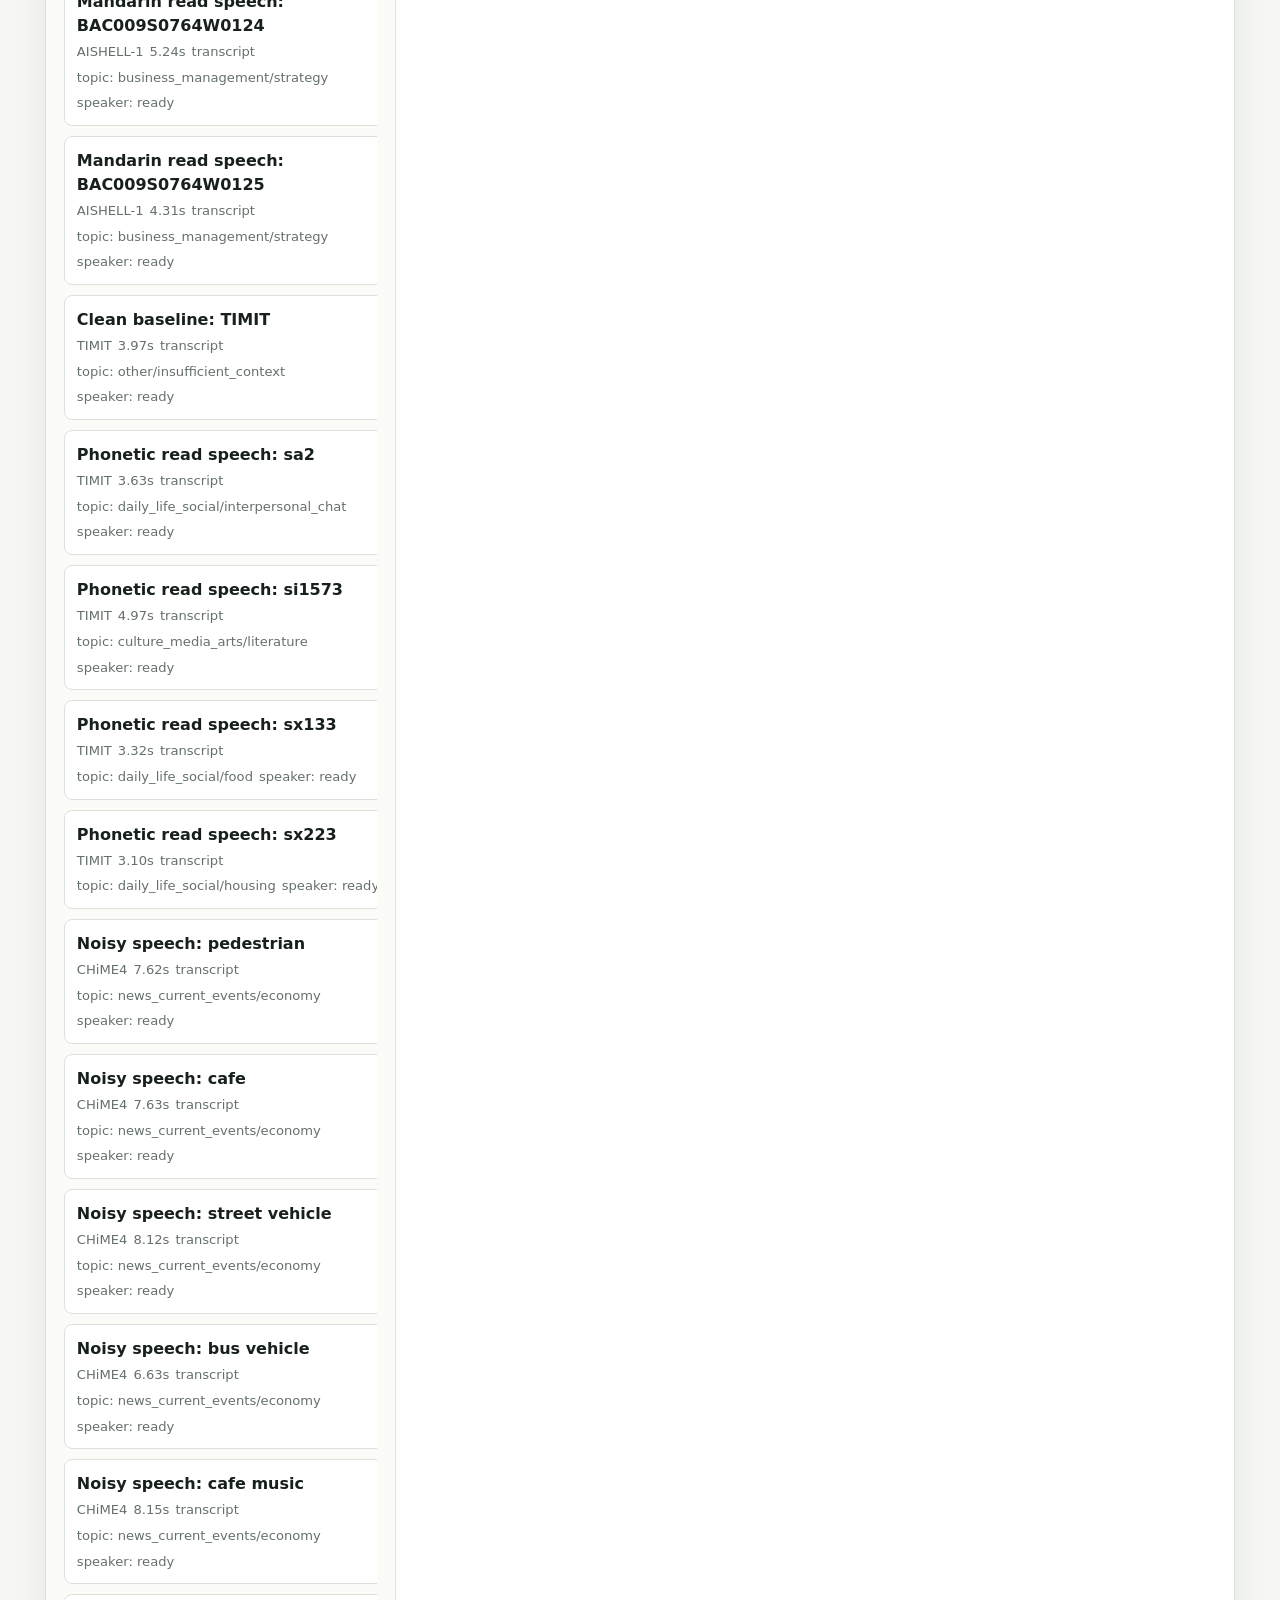
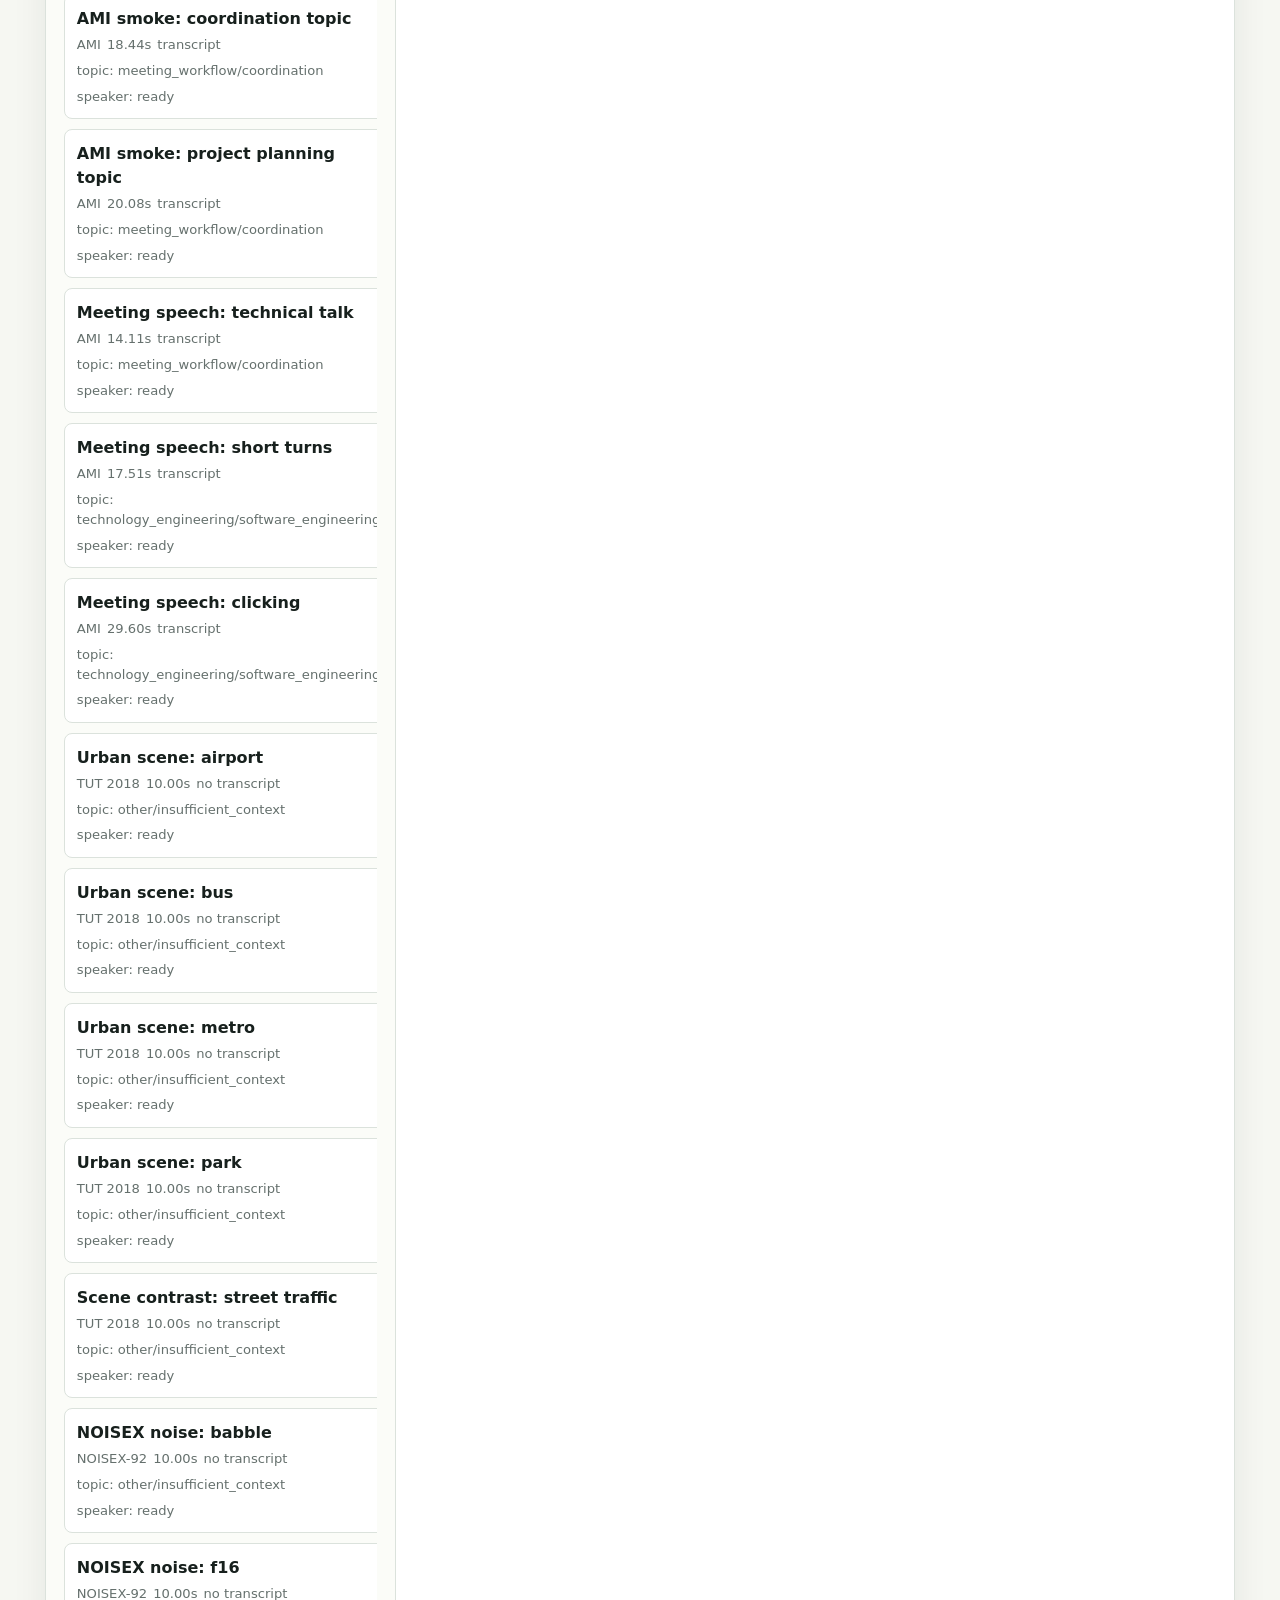
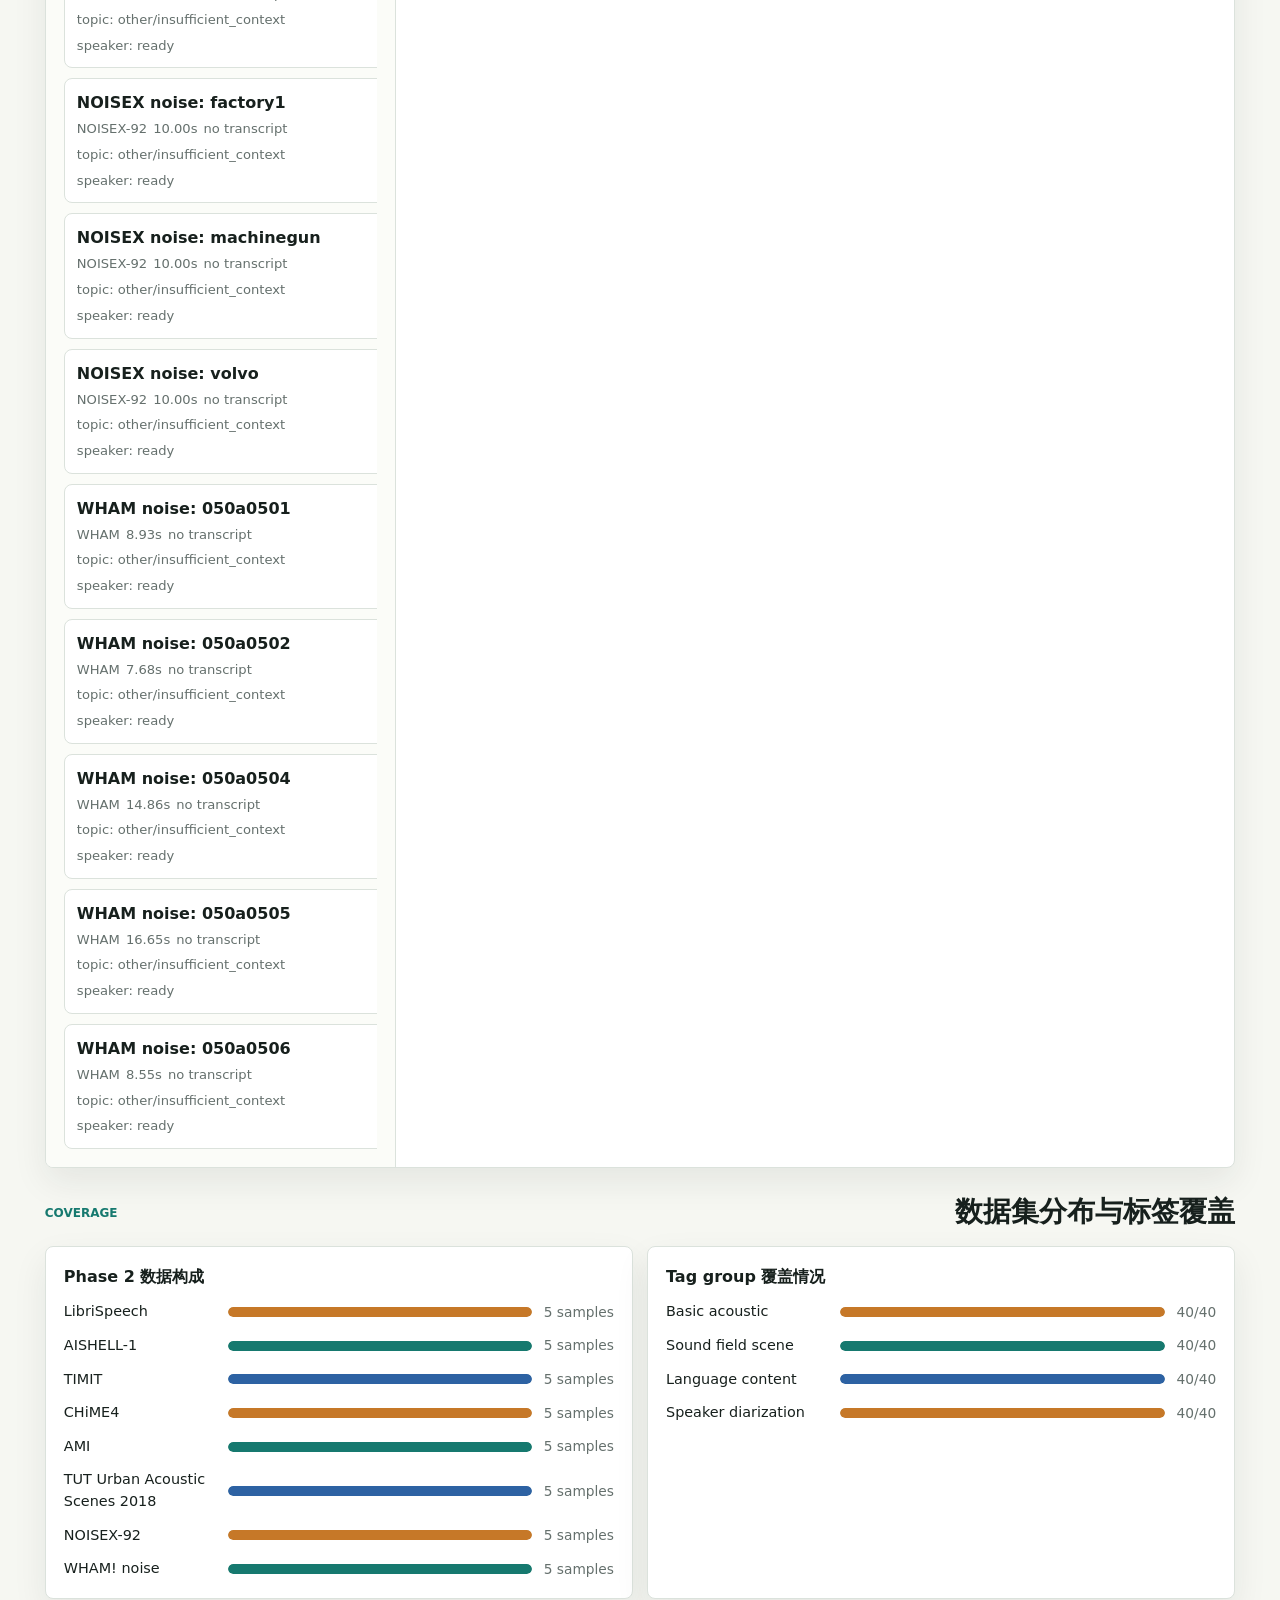
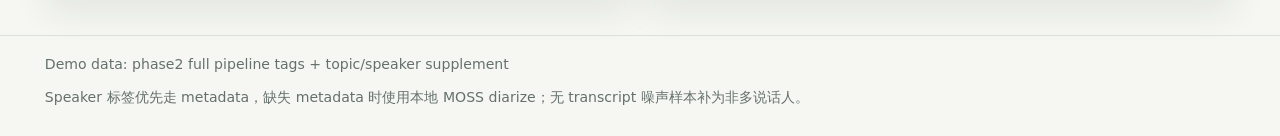
==== commit 7b9ed47a: "Add AMI analysis module to demo" ====
--- a/demo/index.html
+++ b/demo/index.html
@@ -17,6 +17,7 @@
       </div>
       <nav class="topnav" aria-label="页面导航">
         <a href="#workflow">流程</a>
+        <a href="#ami-analysis">AMI</a>
         <a href="#samples">样本</a>
         <a href="#coverage">覆盖</a>
       </nav>
@@ -56,6 +57,32 @@
             <span class="step-index">04</span>
             <h3>Unified Tags</h3>
             <p>输出按 tag group 组织的 JSON，speaker 标签优先使用 utterance metadata，缺失时再退回 MOSS diarize。</p>
+          </article>
+        </div>
+      </section>
+
+      <section class="ami-band" id="ami-analysis" aria-labelledby="ami-title">
+        <div class="section-heading">
+          <div>
+            <p class="eyebrow">AMI Analysis</p>
+            <h2 id="ami-title">EN2001a 切分与标注来源对比</h2>
+          </div>
+        </div>
+        <div class="ami-layout">
+          <article class="ami-panel">
+            <h3>切分逻辑</h3>
+            <div class="ami-metrics" id="amiSplitMetrics"></div>
+            <ol class="ami-steps" id="amiSplitSteps"></ol>
+          </article>
+          <article class="ami-panel">
+            <div class="ami-panel-header">
+              <div>
+                <h3>phase2 无标注 vs ami_en2001a 有标注</h3>
+                <p>同一批 AMI 音频，比较无 native metadata 输入和带 utterance metadata 输入下的标签差异。</p>
+              </div>
+            </div>
+            <div class="ami-tabs" id="amiCompareTabs" aria-label="AMI 对比样本"></div>
+            <div class="ami-compare-detail" id="amiCompareDetail"></div>
           </article>
         </div>
       </section>
--- a/demo/styles.css
+++ b/demo/styles.css
@@ -125,6 +125,7 @@
 
 .summary-band,
 .workflow-band,
+.ami-band,
 .coverage-band {
   display: grid;
   gap: 18px;
@@ -219,6 +220,218 @@
   margin-bottom: 0;
   color: var(--muted);
   font-size: 0.94rem;
+}
+
+.ami-layout {
+  display: grid;
+  grid-template-columns: minmax(280px, 0.8fr) minmax(0, 1.2fr);
+  gap: 14px;
+}
+
+.ami-panel {
+  padding: 18px;
+  border: 1px solid var(--line);
+  border-radius: 8px;
+  background: var(--surface);
+  box-shadow: var(--shadow);
+}
+
+.ami-panel-header {
+  display: flex;
+  gap: 16px;
+  justify-content: space-between;
+}
+
+.ami-panel h3,
+.ami-panel h4 {
+  margin-bottom: 8px;
+}
+
+.ami-panel p {
+  color: var(--muted);
+}
+
+.ami-metrics {
+  display: grid;
+  grid-template-columns: repeat(2, minmax(0, 1fr));
+  gap: 10px;
+  margin-bottom: 14px;
+}
+
+.ami-mini-metric {
+  min-width: 0;
+  padding: 12px;
+  border: 1px solid var(--line);
+  border-radius: 8px;
+  background: #fbfcf8;
+}
+
+.ami-mini-metric p,
+.ami-mini-metric span {
+  margin-bottom: 0;
+  color: var(--muted);
+  font-size: 0.82rem;
+}
+
+.ami-mini-metric strong {
+  display: block;
+  margin: 4px 0;
+  font-size: 1.55rem;
+  line-height: 1;
+  overflow-wrap: anywhere;
+}
+
+.ami-steps {
+  margin: 0;
+  padding-left: 20px;
+  color: var(--ink);
+}
+
+.ami-steps li + li {
+  margin-top: 8px;
+}
+
+.ami-tabs {
+  display: flex;
+  flex-wrap: wrap;
+  gap: 8px;
+  margin: 12px 0;
+}
+
+.ami-tabs button {
+  min-height: 34px;
+  padding: 6px 10px;
+  border: 1px solid var(--line);
+  border-radius: 8px;
+  background: var(--surface);
+}
+
+.ami-tabs button.is-active {
+  border-color: var(--teal);
+  background: #e6f3ef;
+  color: #0f5d55;
+}
+
+.ami-sample-head {
+  display: flex;
+  gap: 12px;
+  align-items: flex-start;
+  justify-content: space-between;
+  padding-top: 4px;
+}
+
+.ami-sample-head h4 {
+  overflow-wrap: anywhere;
+}
+
+.ami-delta {
+  flex: 0 0 auto;
+  padding: 5px 8px;
+  border-radius: 8px;
+  background: #e6f3ef;
+  color: #0f5d55;
+  font-size: 0.82rem;
+  font-weight: 720;
+}
+
+.ami-delta.is-different {
+  background: #f8ebda;
+  color: #86501c;
+}
+
+.ami-transcript {
+  max-height: 96px;
+  overflow: auto;
+  padding: 10px;
+  border: 1px solid var(--line);
+  border-radius: 8px;
+  background: #fbfcf8;
+  font-size: 0.9rem;
+}
+
+.ami-compare-grid {
+  display: grid;
+  grid-template-columns: repeat(2, minmax(0, 1fr));
+  gap: 12px;
+}
+
+.ami-source {
+  min-width: 0;
+  padding: 12px;
+  border: 1px solid var(--line);
+  border-radius: 8px;
+  background: #fbfcf8;
+}
+
+.ami-source dl {
+  display: grid;
+  grid-template-columns: minmax(82px, auto) minmax(0, 1fr);
+  gap: 7px 10px;
+  margin: 0;
+}
+
+.ami-source dt {
+  color: var(--muted);
+  font-size: 0.82rem;
+}
+
+.ami-source dd {
+  margin: 0;
+  overflow-wrap: anywhere;
+}
+
+.ami-flag {
+  display: inline-flex;
+  min-height: 24px;
+  align-items: center;
+  margin: 0 4px 4px 0;
+  padding: 3px 6px;
+  border-radius: 8px;
+  background: #edf1f6;
+  color: #294a73;
+  font-size: 0.78rem;
+  font-weight: 680;
+}
+
+.ami-flag.yes {
+  background: #e6f3ef;
+  color: #0f5d55;
+}
+
+.ami-flag.no {
+  background: #f7f7f2;
+  color: var(--muted);
+}
+
+.ami-bars {
+  display: grid;
+  gap: 8px;
+  margin-top: 12px;
+}
+
+.ami-bar-row {
+  display: grid;
+  grid-template-columns: minmax(120px, 1fr) minmax(120px, 2fr) auto;
+  gap: 10px;
+  align-items: center;
+  font-size: 0.86rem;
+}
+
+.ami-bar-track {
+  height: 11px;
+  overflow: hidden;
+  border-radius: 999px;
+  background: #e9eee8;
+}
+
+.ami-bar-fill {
+  height: 100%;
+  border-radius: 999px;
+  background: var(--amber);
+}
+
+.ami-bar-fill.annotated {
+  background: var(--teal);
 }
 
 .workspace {
@@ -596,6 +809,7 @@
     border-bottom: 0;
   }
 
+  .ami-layout,
   .workspace,
   .coverage-grid,
   .json-panels {
@@ -624,6 +838,8 @@
 
   .metric-grid,
   .pipeline,
+  .ami-metrics,
+  .ami-compare-grid,
   .tag-grid {
     grid-template-columns: 1fr;
   }
@@ -639,14 +855,16 @@
     border-bottom: 0;
   }
 
-  .bar-row {
+  .bar-row,
+  .ami-bar-row {
     grid-template-columns: 1fr;
     gap: 6px;
   }
 
   .detail-header,
   .rail-heading,
-  .section-heading {
+  .section-heading,
+  .ami-sample-head {
     display: grid;
   }
 }
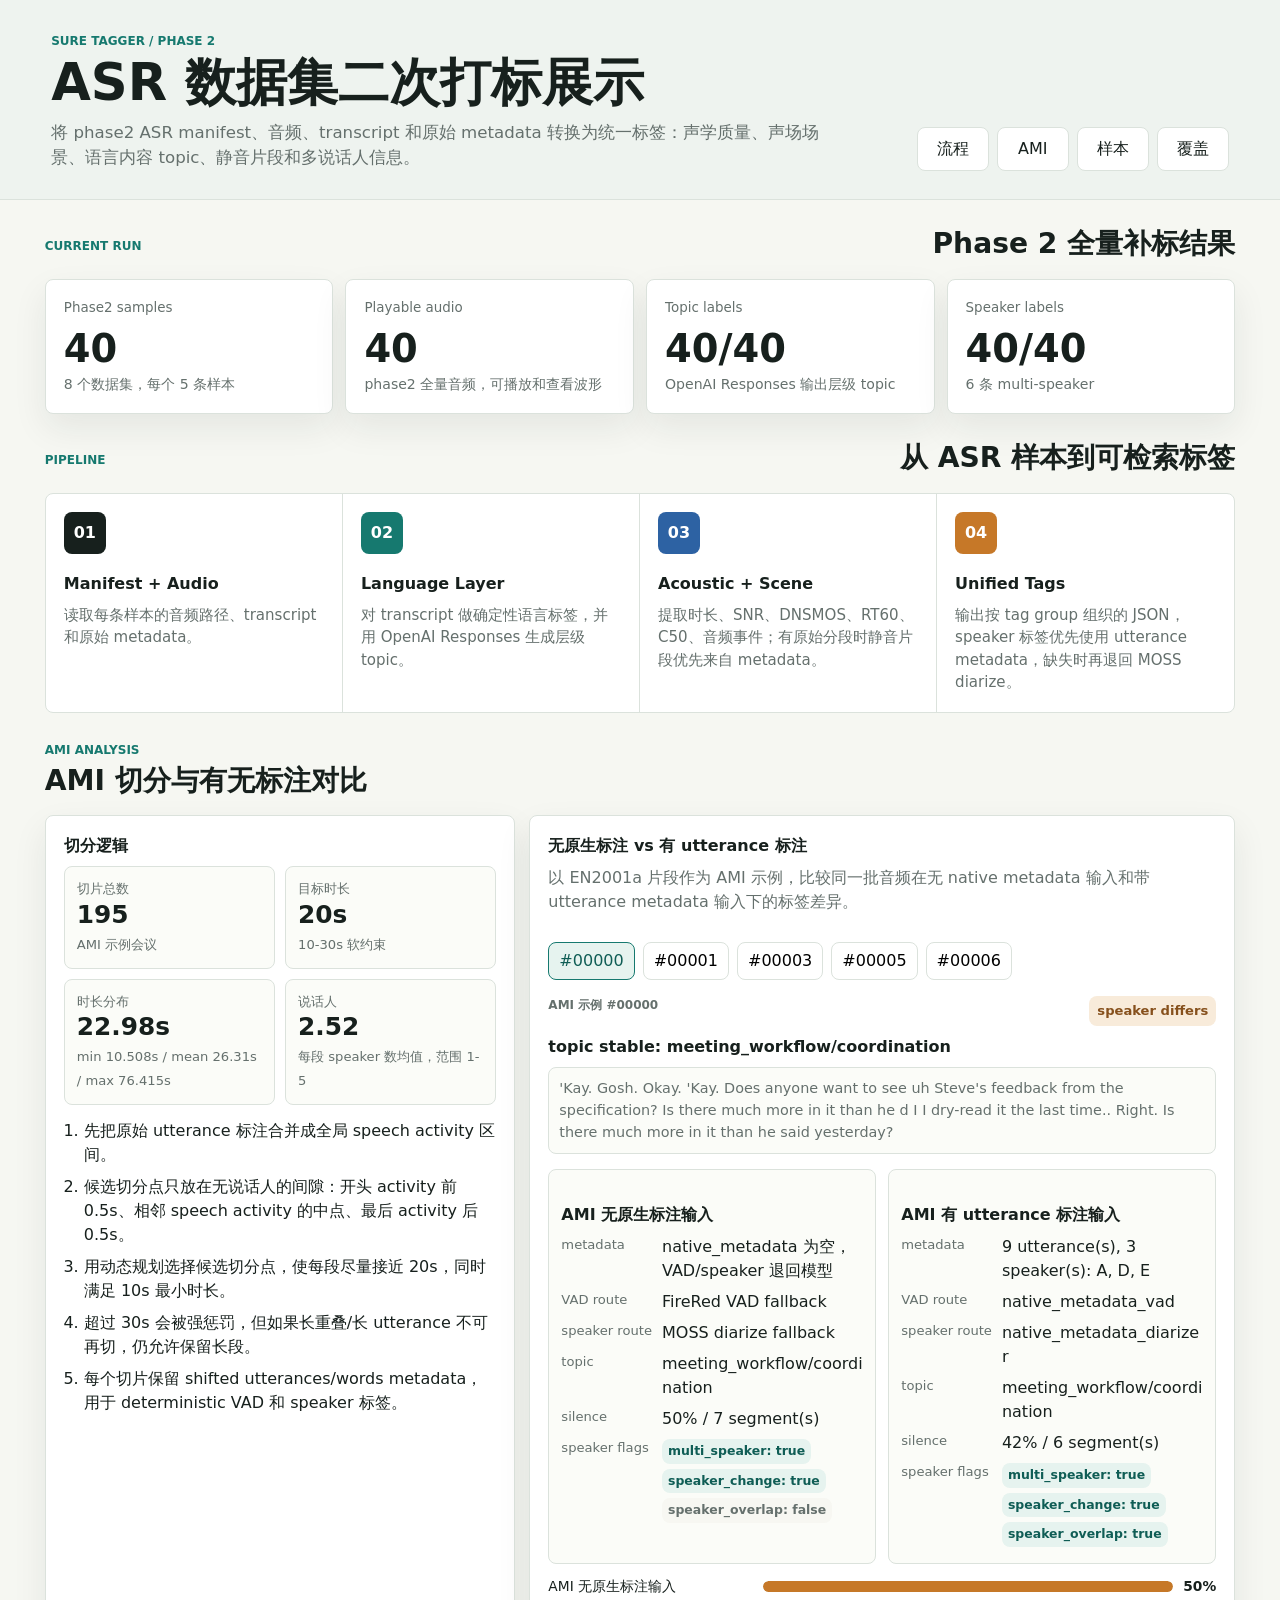
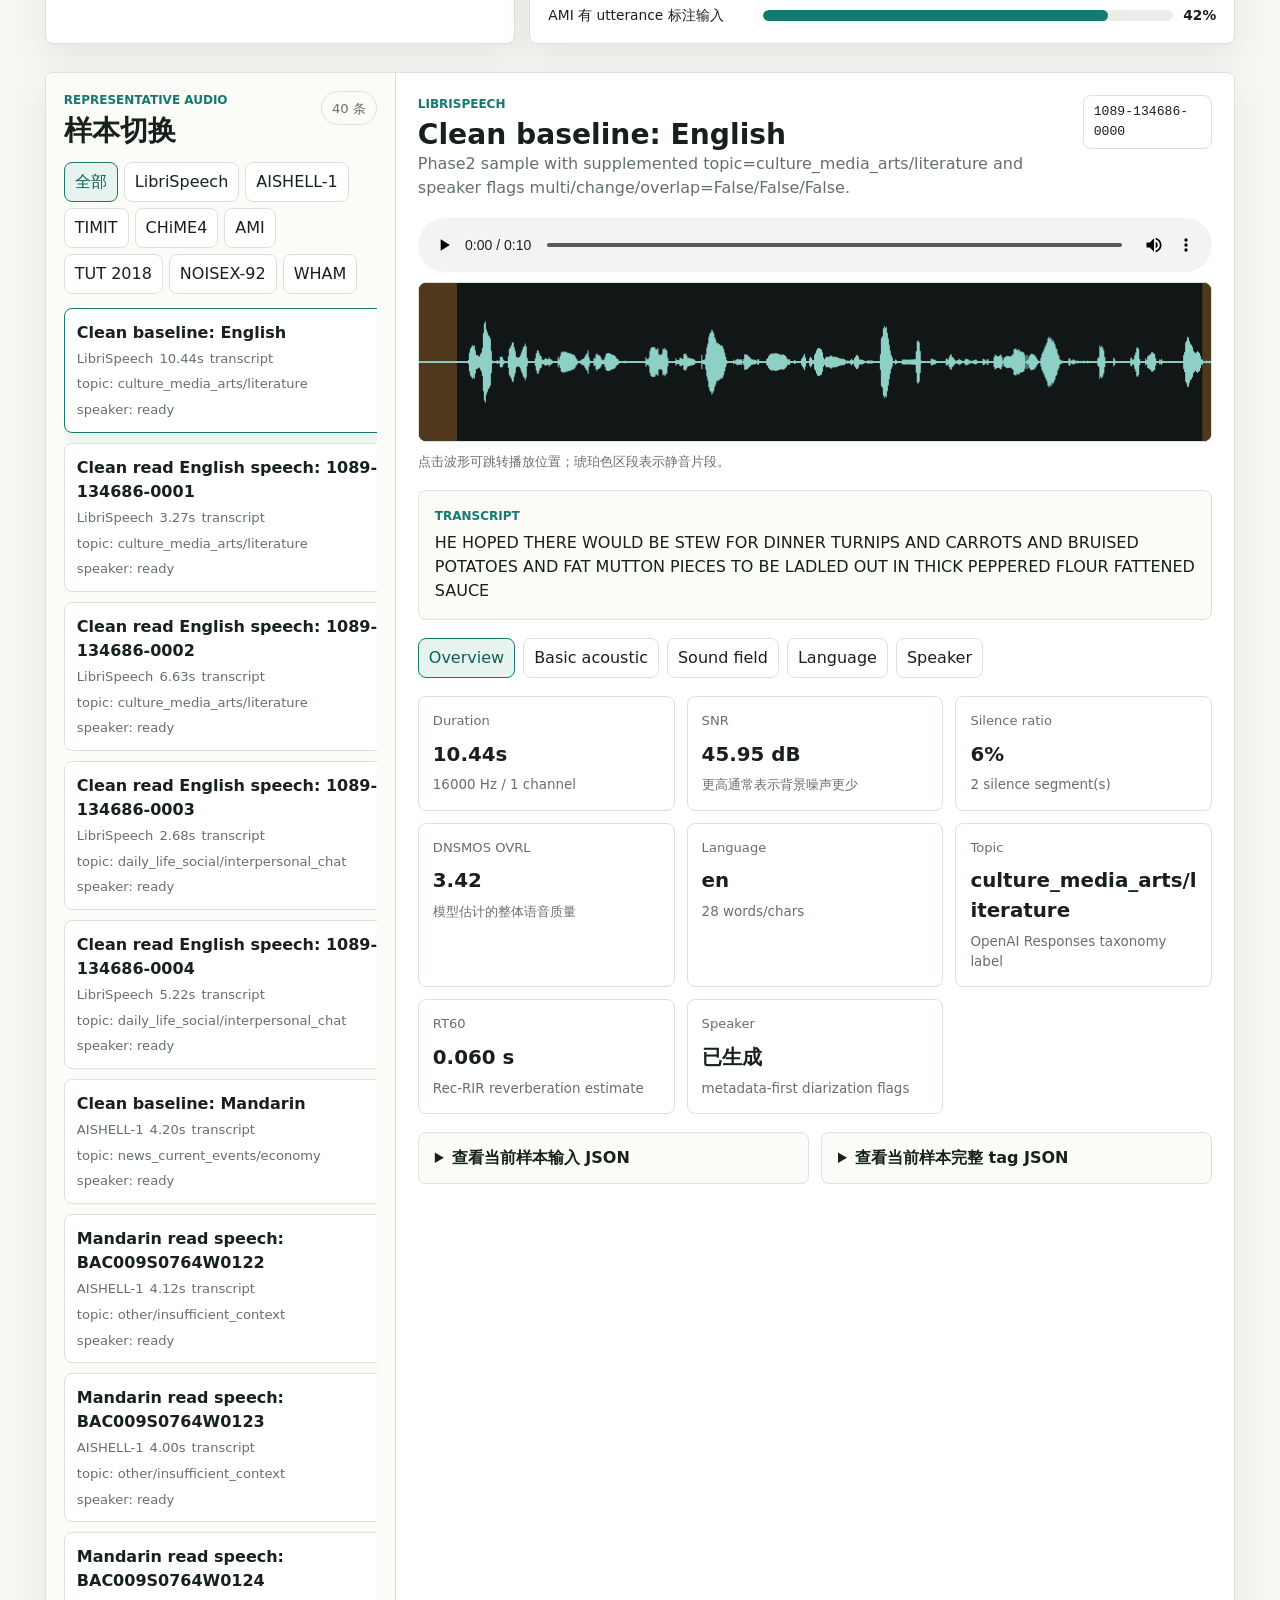
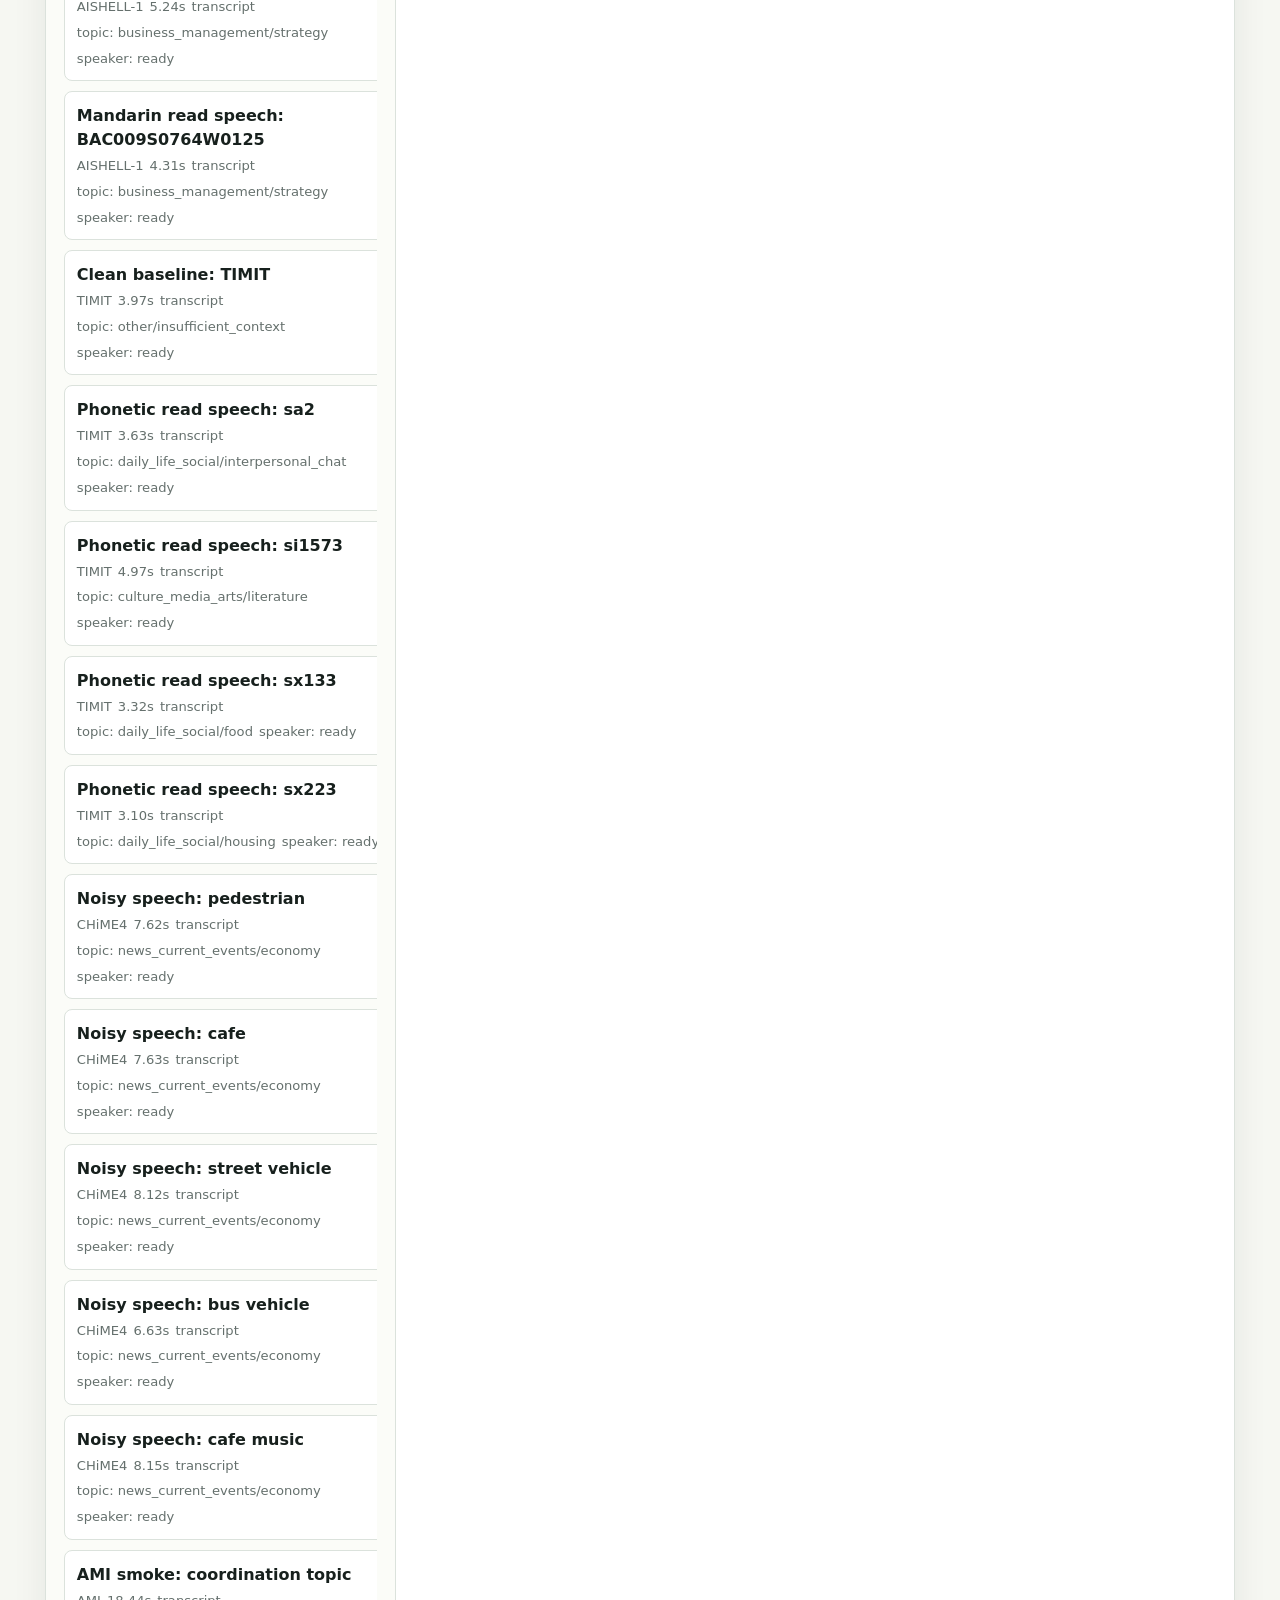
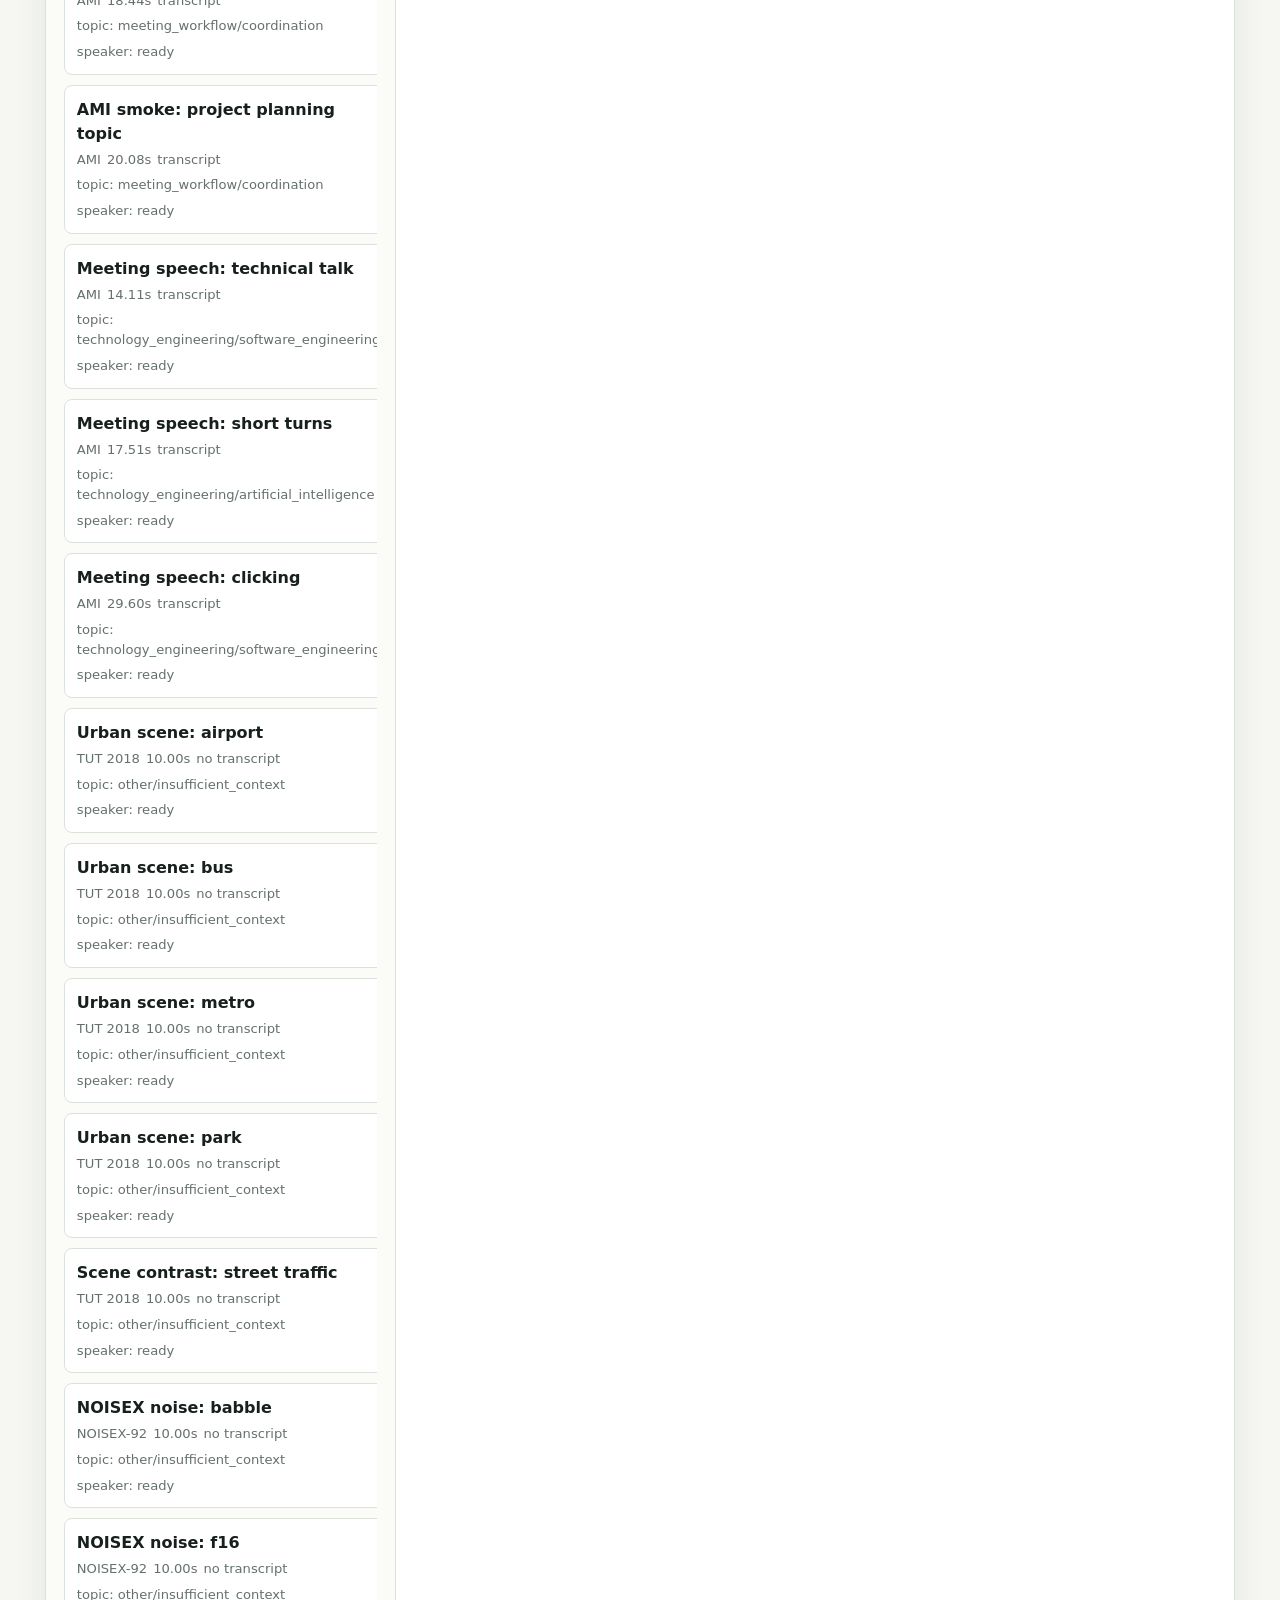
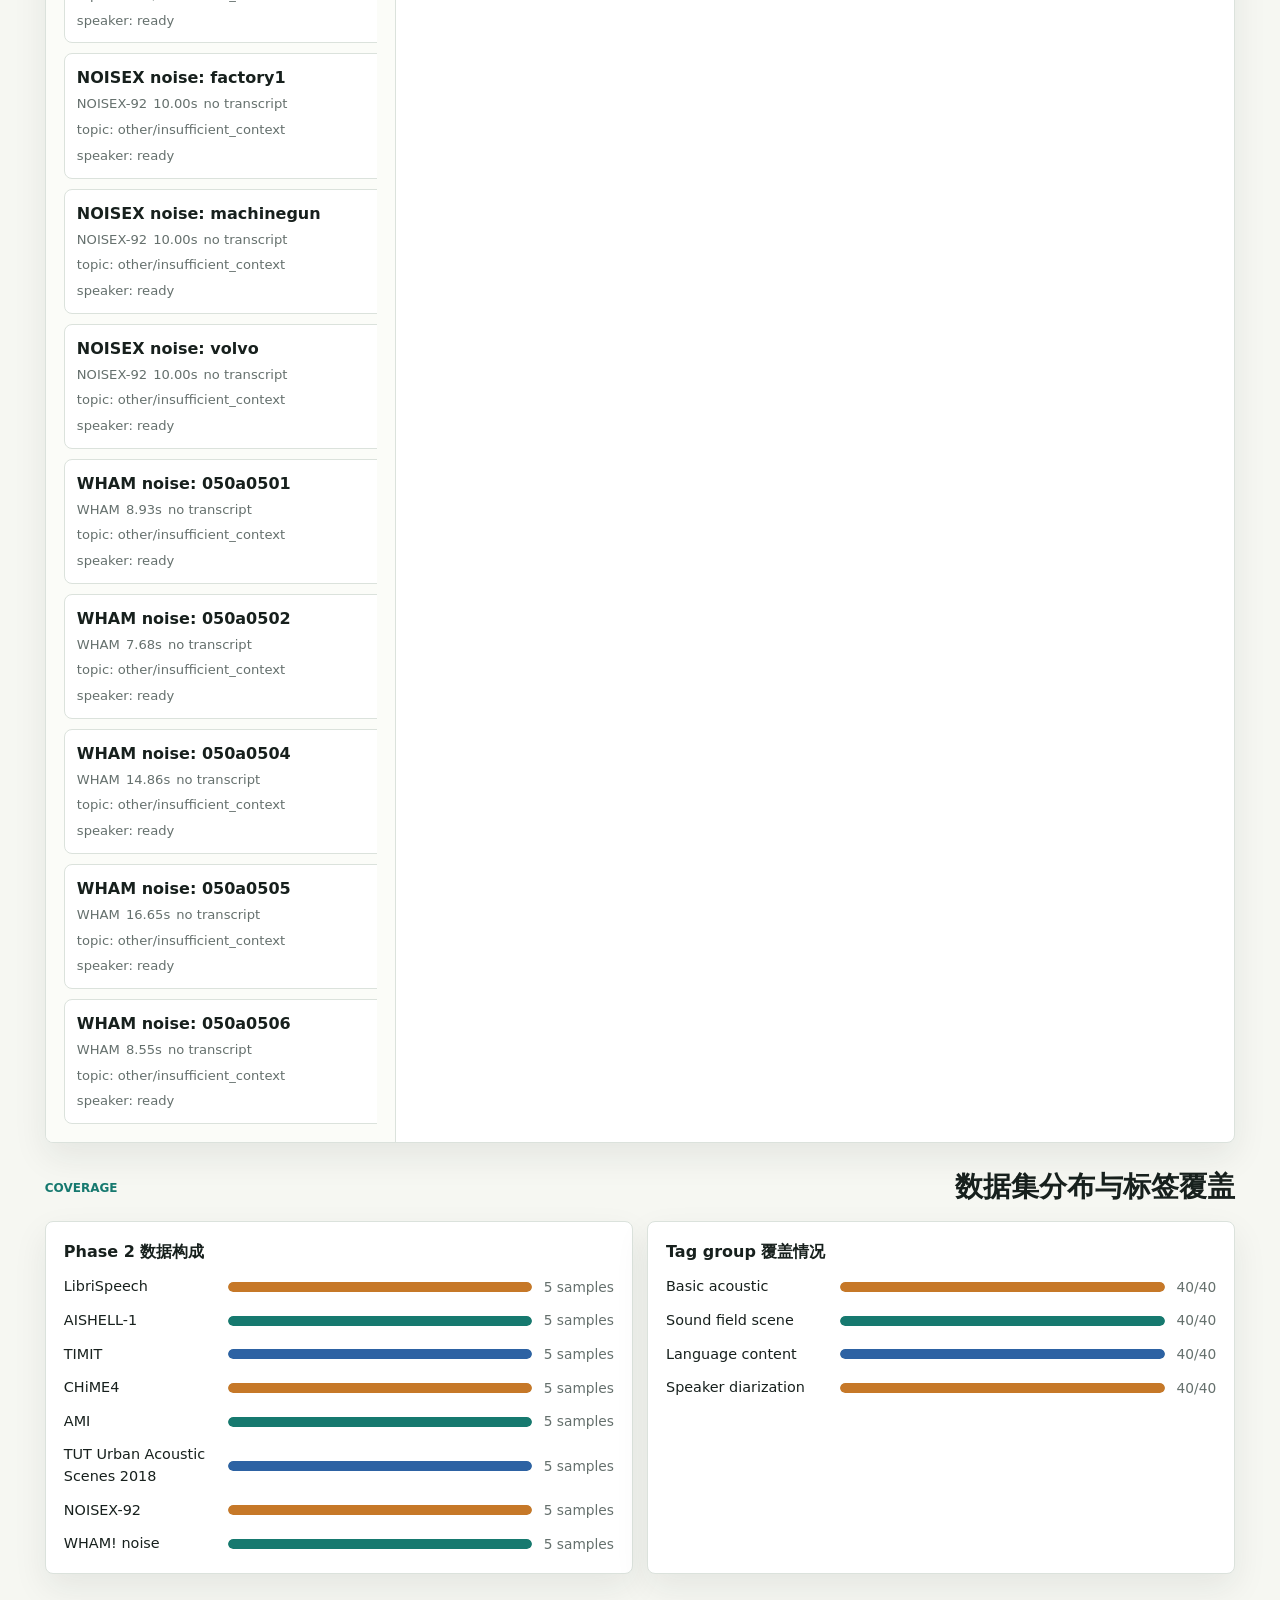
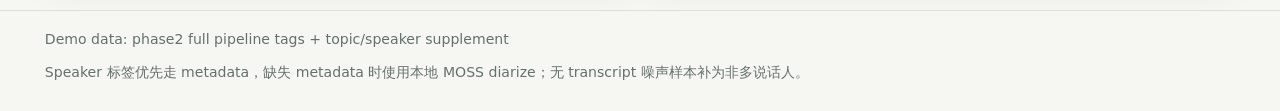
==== commit d1c548cb: "Generalize AMI comparison demo wording" ====
--- a/demo/index.html
+++ b/demo/index.html
@@ -65,7 +65,7 @@
         <div class="section-heading">
           <div>
             <p class="eyebrow">AMI Analysis</p>
-            <h2 id="ami-title">EN2001a 切分与标注来源对比</h2>
+            <h2 id="ami-title">AMI 切分与有无标注对比</h2>
           </div>
         </div>
         <div class="ami-layout">
@@ -77,8 +77,8 @@
           <article class="ami-panel">
             <div class="ami-panel-header">
               <div>
-                <h3>phase2 无标注 vs ami_en2001a 有标注</h3>
-                <p>同一批 AMI 音频，比较无 native metadata 输入和带 utterance metadata 输入下的标签差异。</p>
+                <h3>无原生标注 vs 有 utterance 标注</h3>
+                <p>以 EN2001a 片段作为 AMI 示例，比较同一批音频在无 native metadata 输入和带 utterance metadata 输入下的标签差异。</p>
               </div>
             </div>
             <div class="ami-tabs" id="amiCompareTabs" aria-label="AMI 对比样本"></div>
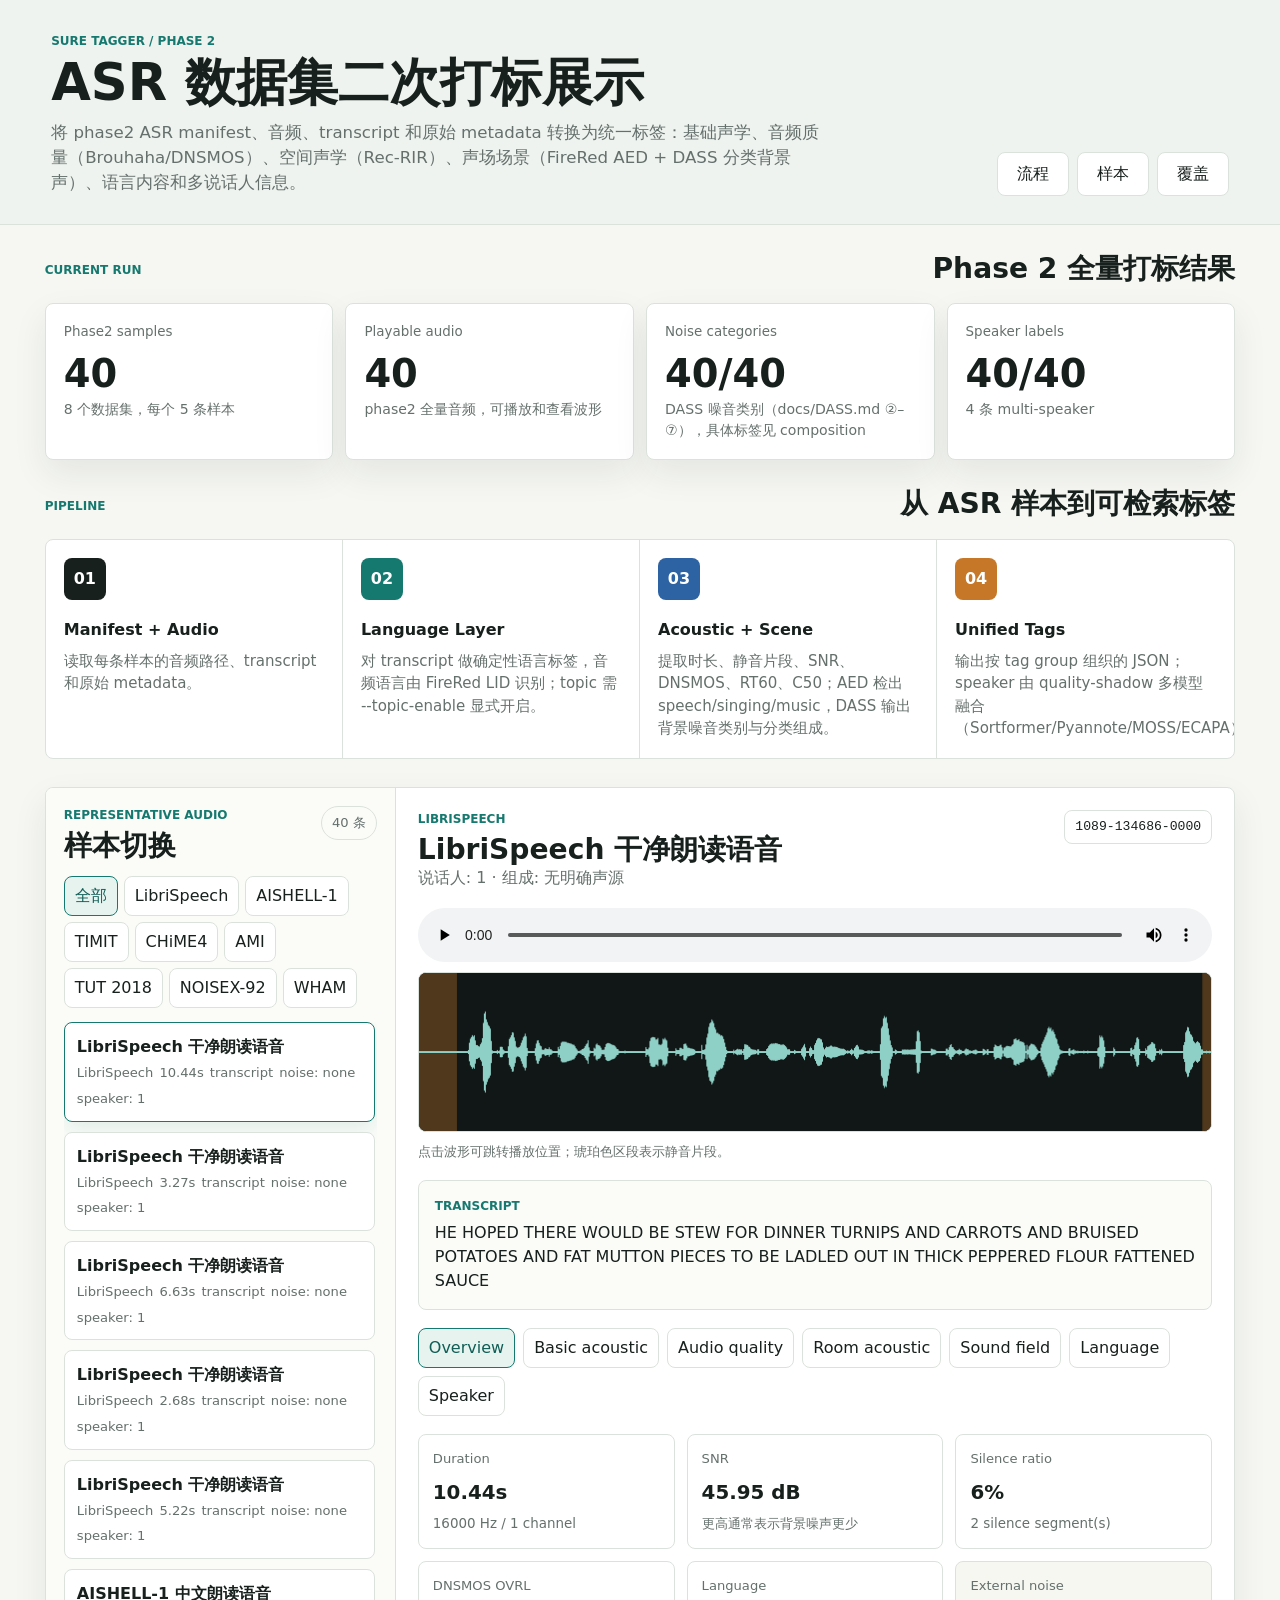
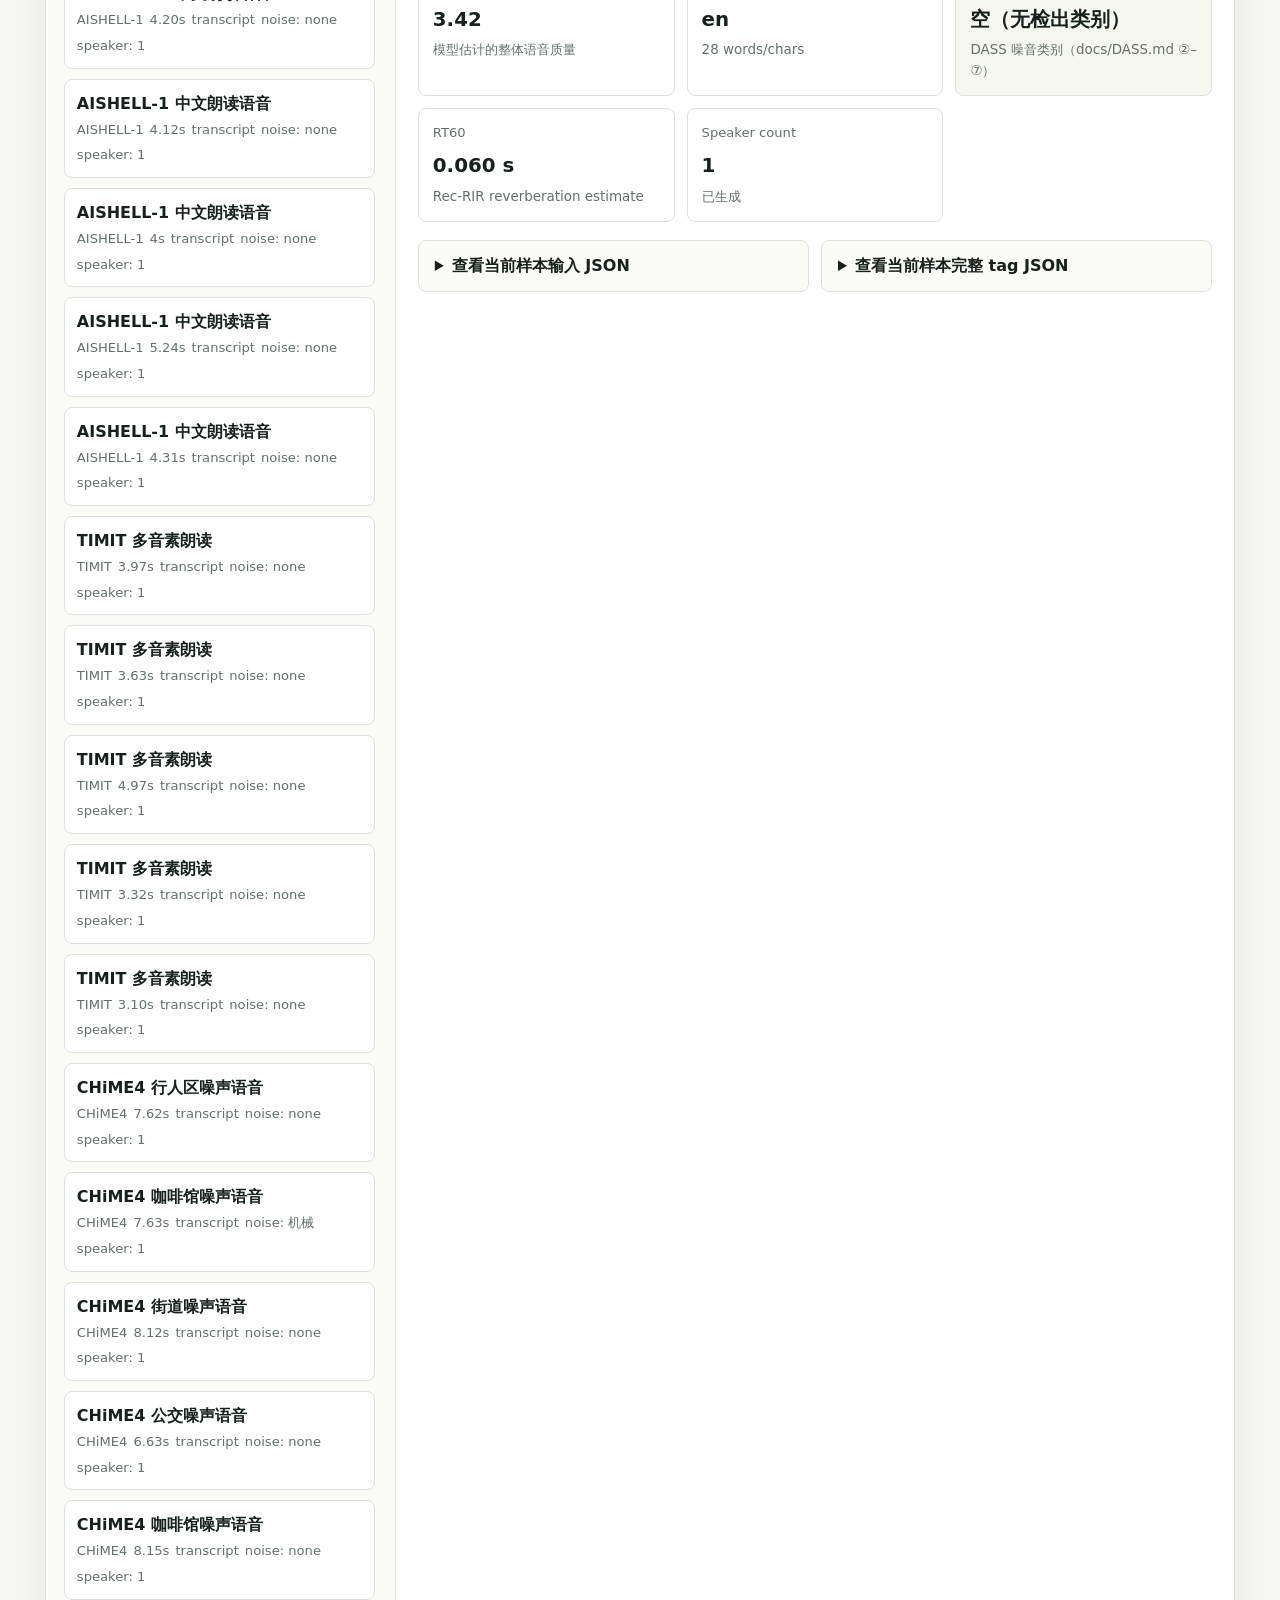
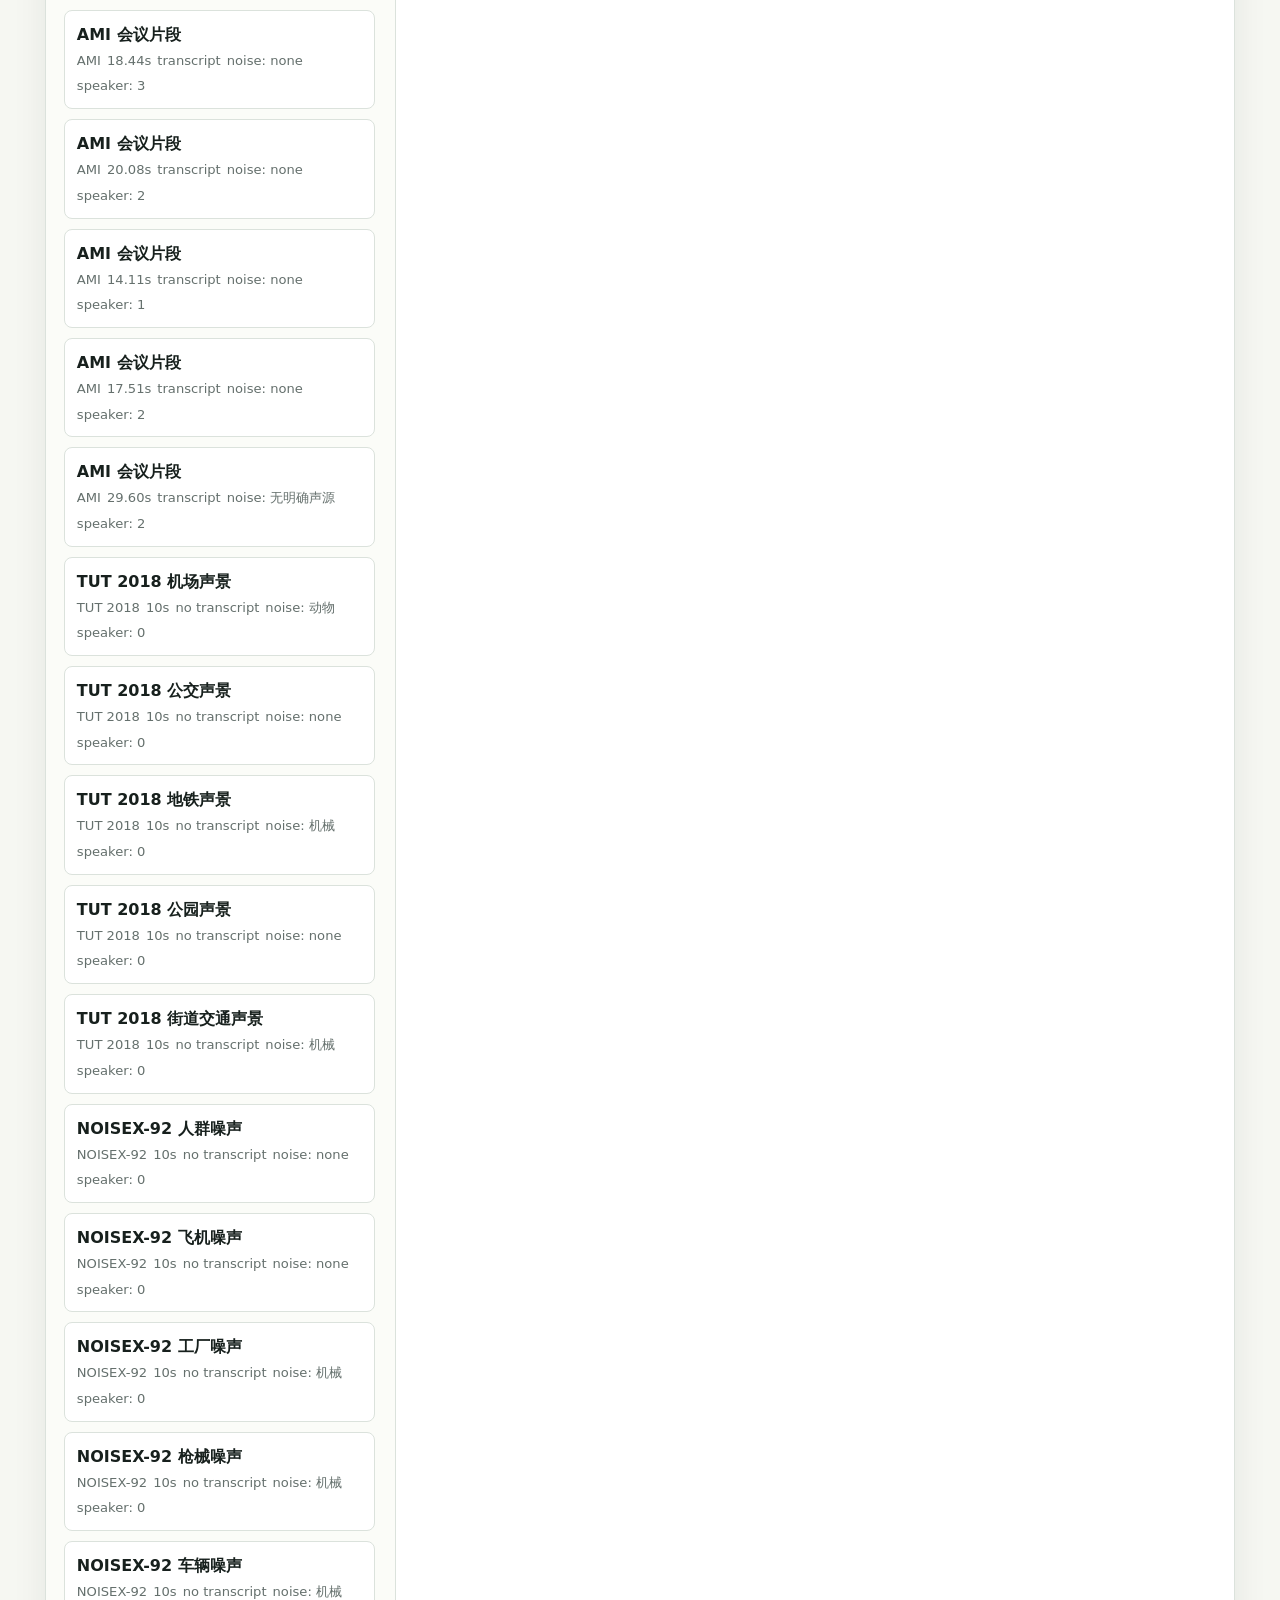
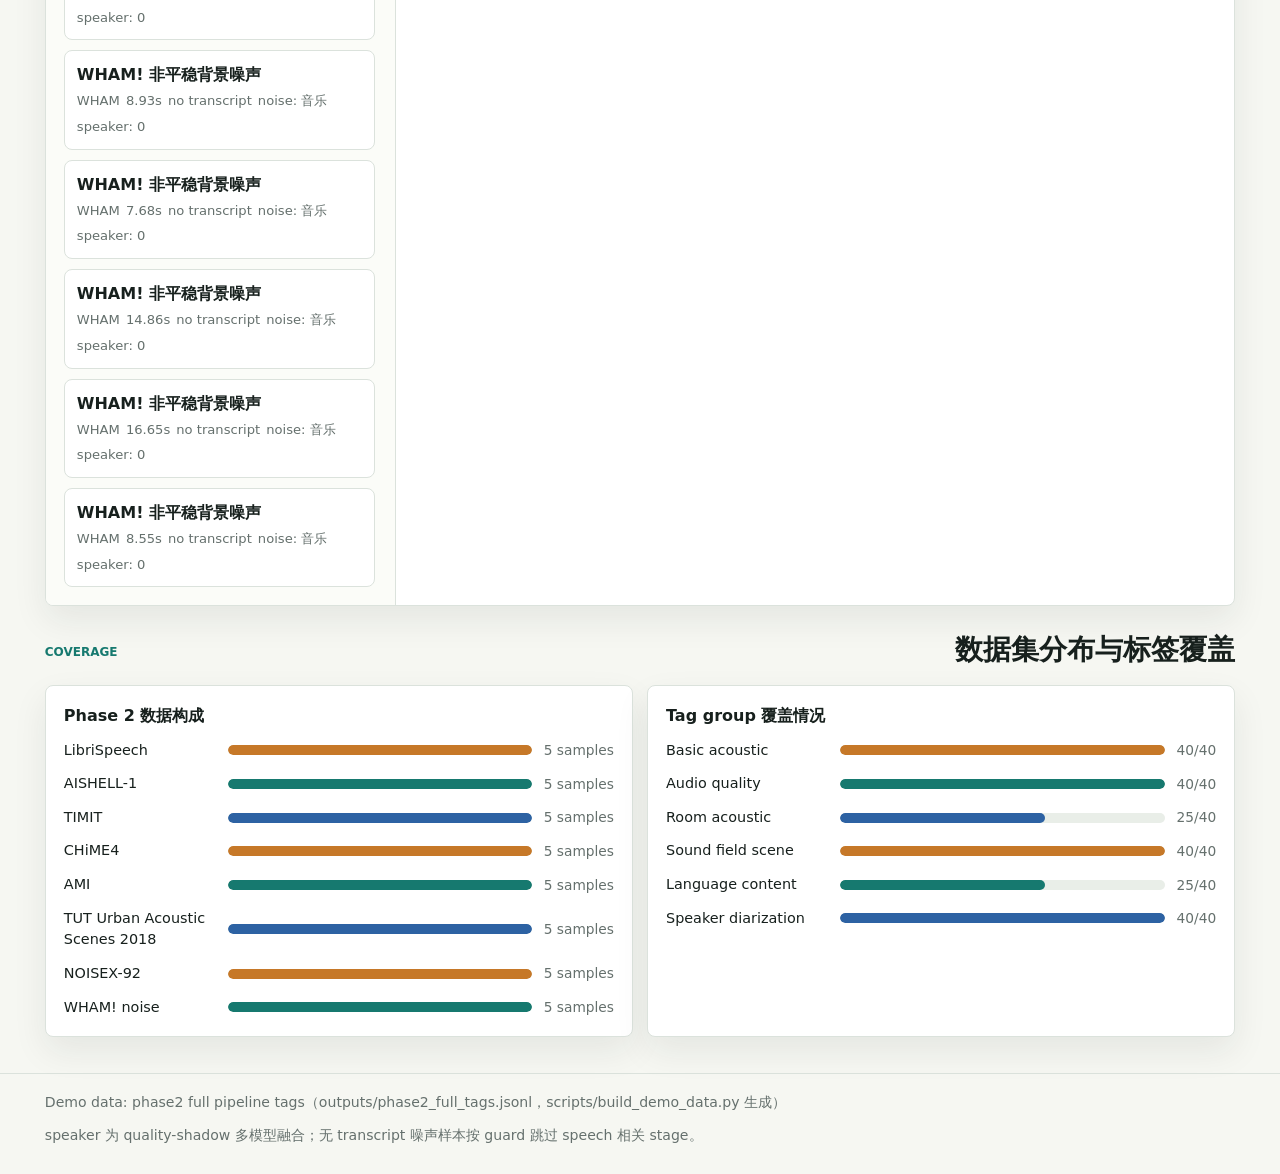
==== commit ae39e65b: "Sync from share/tagger: speaker v2 pipeline, audio-quality tools, AMI demo Overlay the latest share/" ====
--- a/demo/index.html
+++ b/demo/index.html
@@ -12,12 +12,11 @@
         <p class="eyebrow">Sure Tagger / Phase 2</p>
         <h1>ASR 数据集二次打标展示</h1>
         <p class="lead">
-          将 phase2 ASR manifest、音频、transcript 和原始 metadata 转换为统一标签：声学质量、声场场景、语言内容 topic、静音片段和多说话人信息。
+          将 phase2 ASR manifest、音频、transcript 和原始 metadata 转换为统一标签：基础声学、音频质量（Brouhaha/DNSMOS）、空间声学（Rec-RIR）、声场场景（FireRed AED + DASS 分类背景声）、语言内容和多说话人信息。
         </p>
       </div>
       <nav class="topnav" aria-label="页面导航">
         <a href="#workflow">流程</a>
-        <a href="#ami-analysis">AMI</a>
         <a href="#samples">样本</a>
         <a href="#coverage">覆盖</a>
       </nav>
@@ -27,7 +26,7 @@
       <section class="summary-band" aria-labelledby="summary-title">
         <div class="section-heading">
           <p class="eyebrow">Current run</p>
-          <h2 id="summary-title">Phase 2 全量补标结果</h2>
+          <h2 id="summary-title">Phase 2 全量打标结果</h2>
         </div>
         <div class="metric-grid" id="metricGrid"></div>
       </section>
@@ -46,43 +45,17 @@
           <article class="pipeline-step">
             <span class="step-index">02</span>
             <h3>Language Layer</h3>
-            <p>对 transcript 做确定性语言标签，并用 OpenAI Responses 生成层级 topic。</p>
+            <p>对 transcript 做确定性语言标签，音频语言由 FireRed LID 识别；topic 需 --topic-enable 显式开启。</p>
           </article>
           <article class="pipeline-step">
             <span class="step-index">03</span>
             <h3>Acoustic + Scene</h3>
-            <p>提取时长、SNR、DNSMOS、RT60、C50、音频事件；有原始分段时静音片段优先来自 metadata。</p>
+            <p>提取时长、静音片段、SNR、DNSMOS、RT60、C50；AED 检出 speech/singing/music，DASS 输出背景噪音类别与分类组成。</p>
           </article>
           <article class="pipeline-step">
             <span class="step-index">04</span>
             <h3>Unified Tags</h3>
-            <p>输出按 tag group 组织的 JSON，speaker 标签优先使用 utterance metadata，缺失时再退回 MOSS diarize。</p>
-          </article>
-        </div>
-      </section>
-
-      <section class="ami-band" id="ami-analysis" aria-labelledby="ami-title">
-        <div class="section-heading">
-          <div>
-            <p class="eyebrow">AMI Analysis</p>
-            <h2 id="ami-title">AMI 切分与有无标注对比</h2>
-          </div>
-        </div>
-        <div class="ami-layout">
-          <article class="ami-panel">
-            <h3>切分逻辑</h3>
-            <div class="ami-metrics" id="amiSplitMetrics"></div>
-            <ol class="ami-steps" id="amiSplitSteps"></ol>
-          </article>
-          <article class="ami-panel">
-            <div class="ami-panel-header">
-              <div>
-                <h3>无原生标注 vs 有 utterance 标注</h3>
-                <p>以 EN2001a 片段作为 AMI 示例，比较同一批音频在无 native metadata 输入和带 utterance metadata 输入下的标签差异。</p>
-              </div>
-            </div>
-            <div class="ami-tabs" id="amiCompareTabs" aria-label="AMI 对比样本"></div>
-            <div class="ami-compare-detail" id="amiCompareDetail"></div>
+            <p>输出按 tag group 组织的 JSON；speaker 由 quality-shadow 多模型融合（Sortformer/Pyannote/MOSS/ECAPA）。</p>
           </article>
         </div>
       </section>
@@ -158,8 +131,8 @@
     </main>
 
     <footer class="footer">
-      <span>Demo data: phase2 full pipeline tags + topic/speaker supplement</span>
-      <span>Speaker 标签优先走 metadata，缺失 metadata 时使用本地 MOSS diarize；无 transcript 噪声样本补为非多说话人。</span>
+      <span>Demo data: phase2 full pipeline tags（outputs/phase2_full_tags.jsonl，scripts/build_demo_data.py 生成）</span>
+      <span>speaker 为 quality-shadow 多模型融合；无 transcript 噪声样本按 guard 跳过 speech 相关 stage。</span>
     </footer>
 
     <script src="data.js"></script>
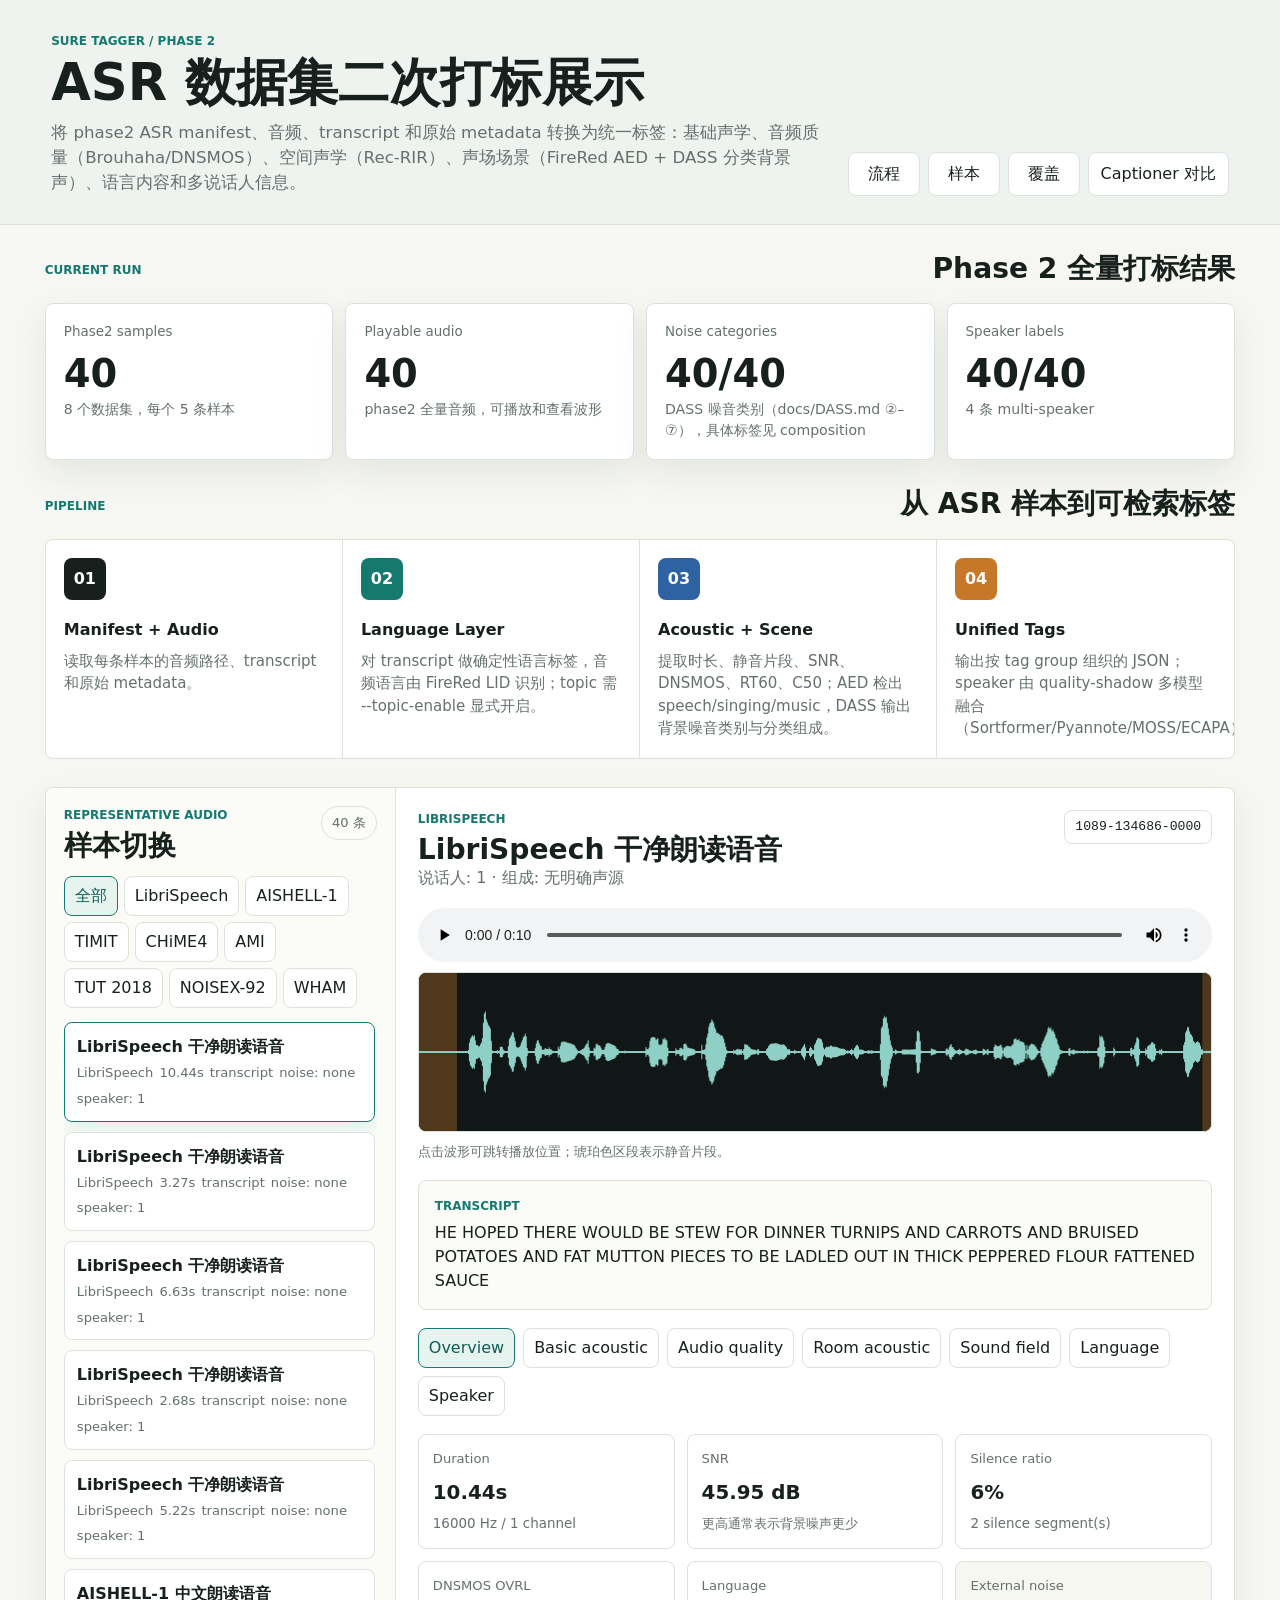
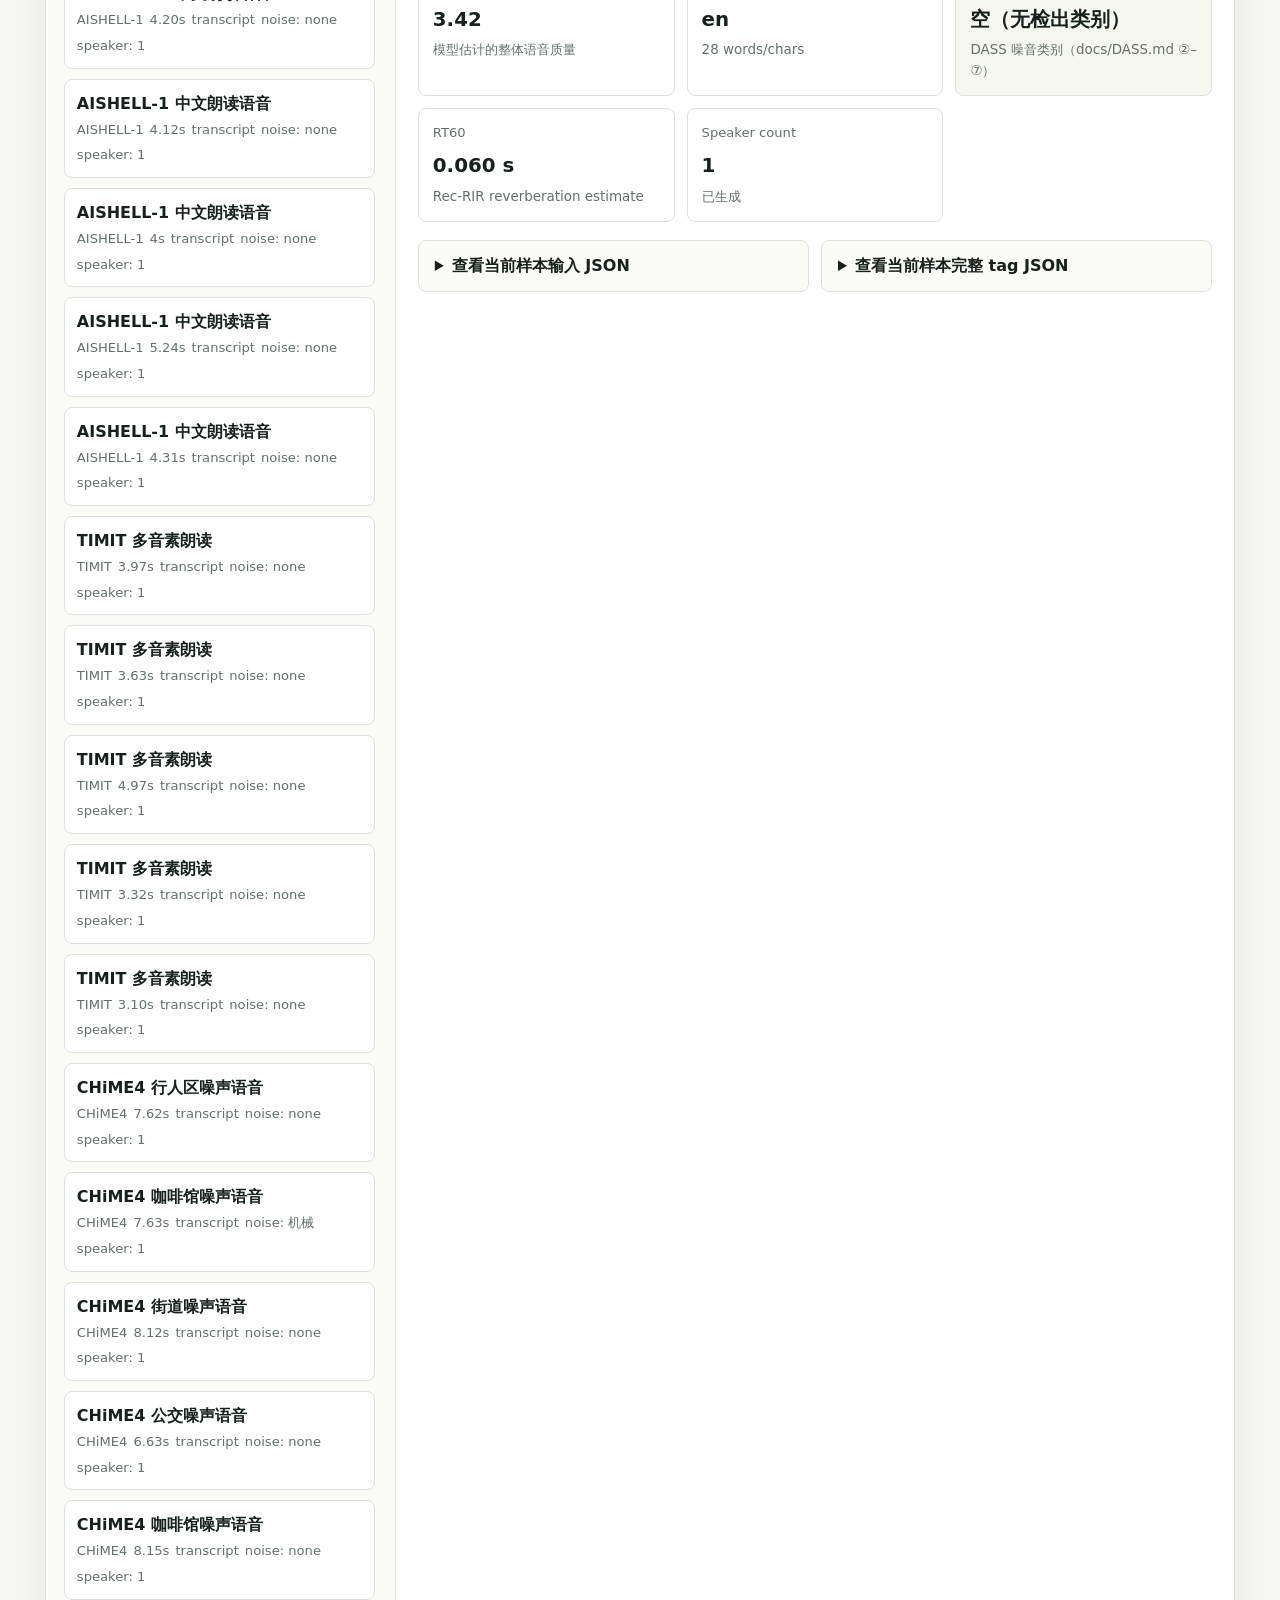
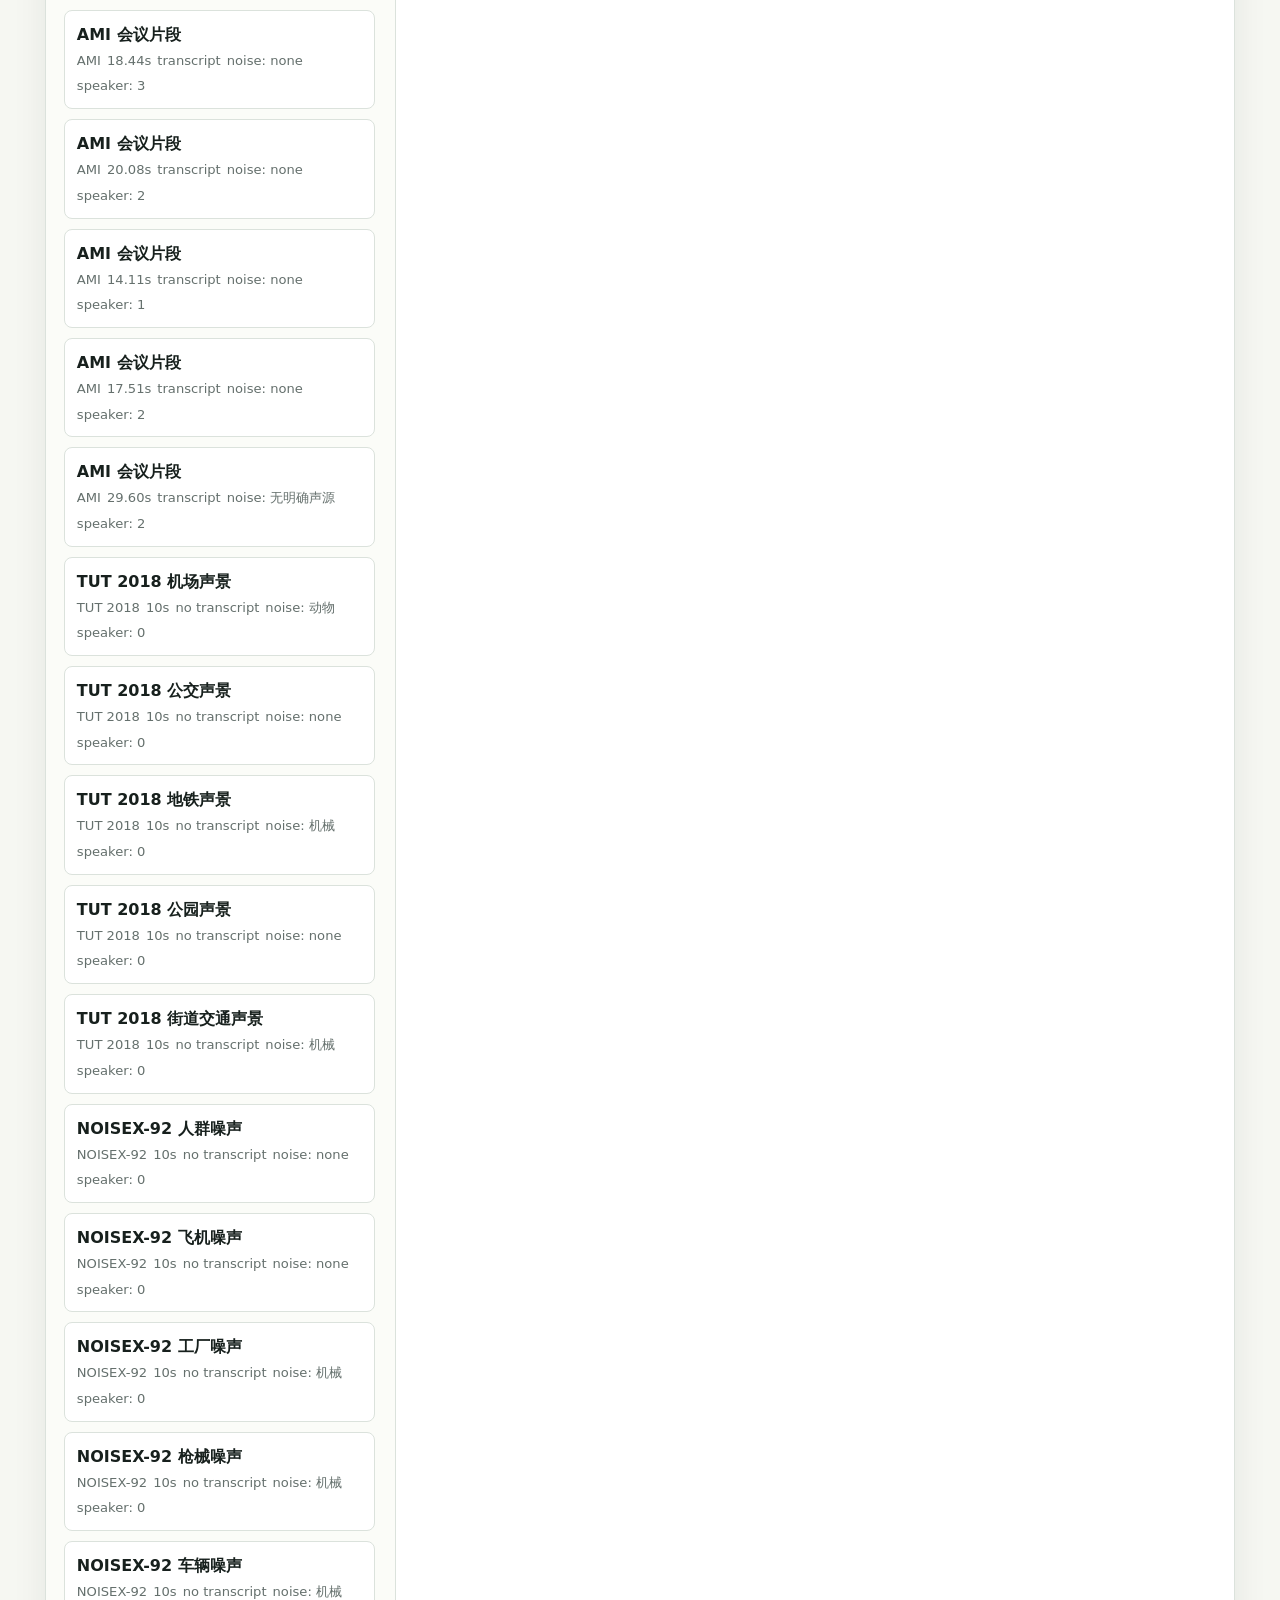
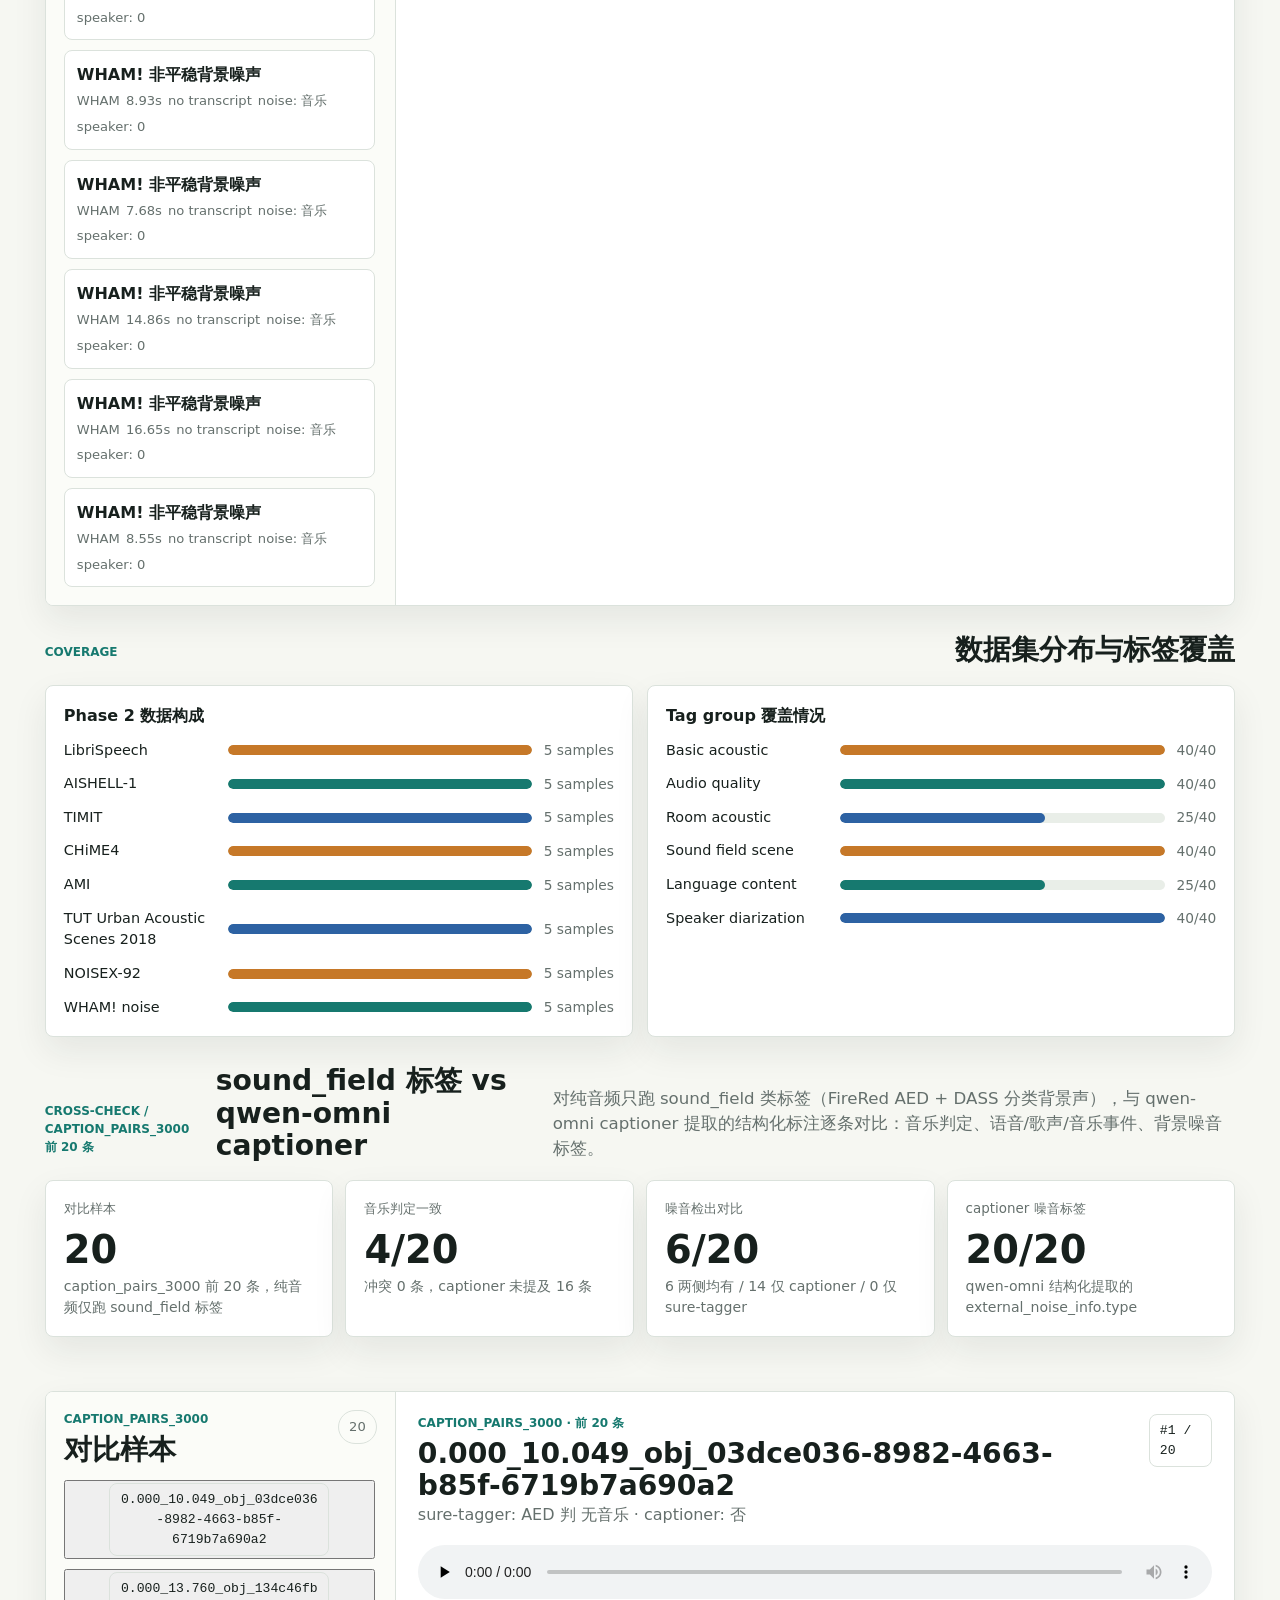
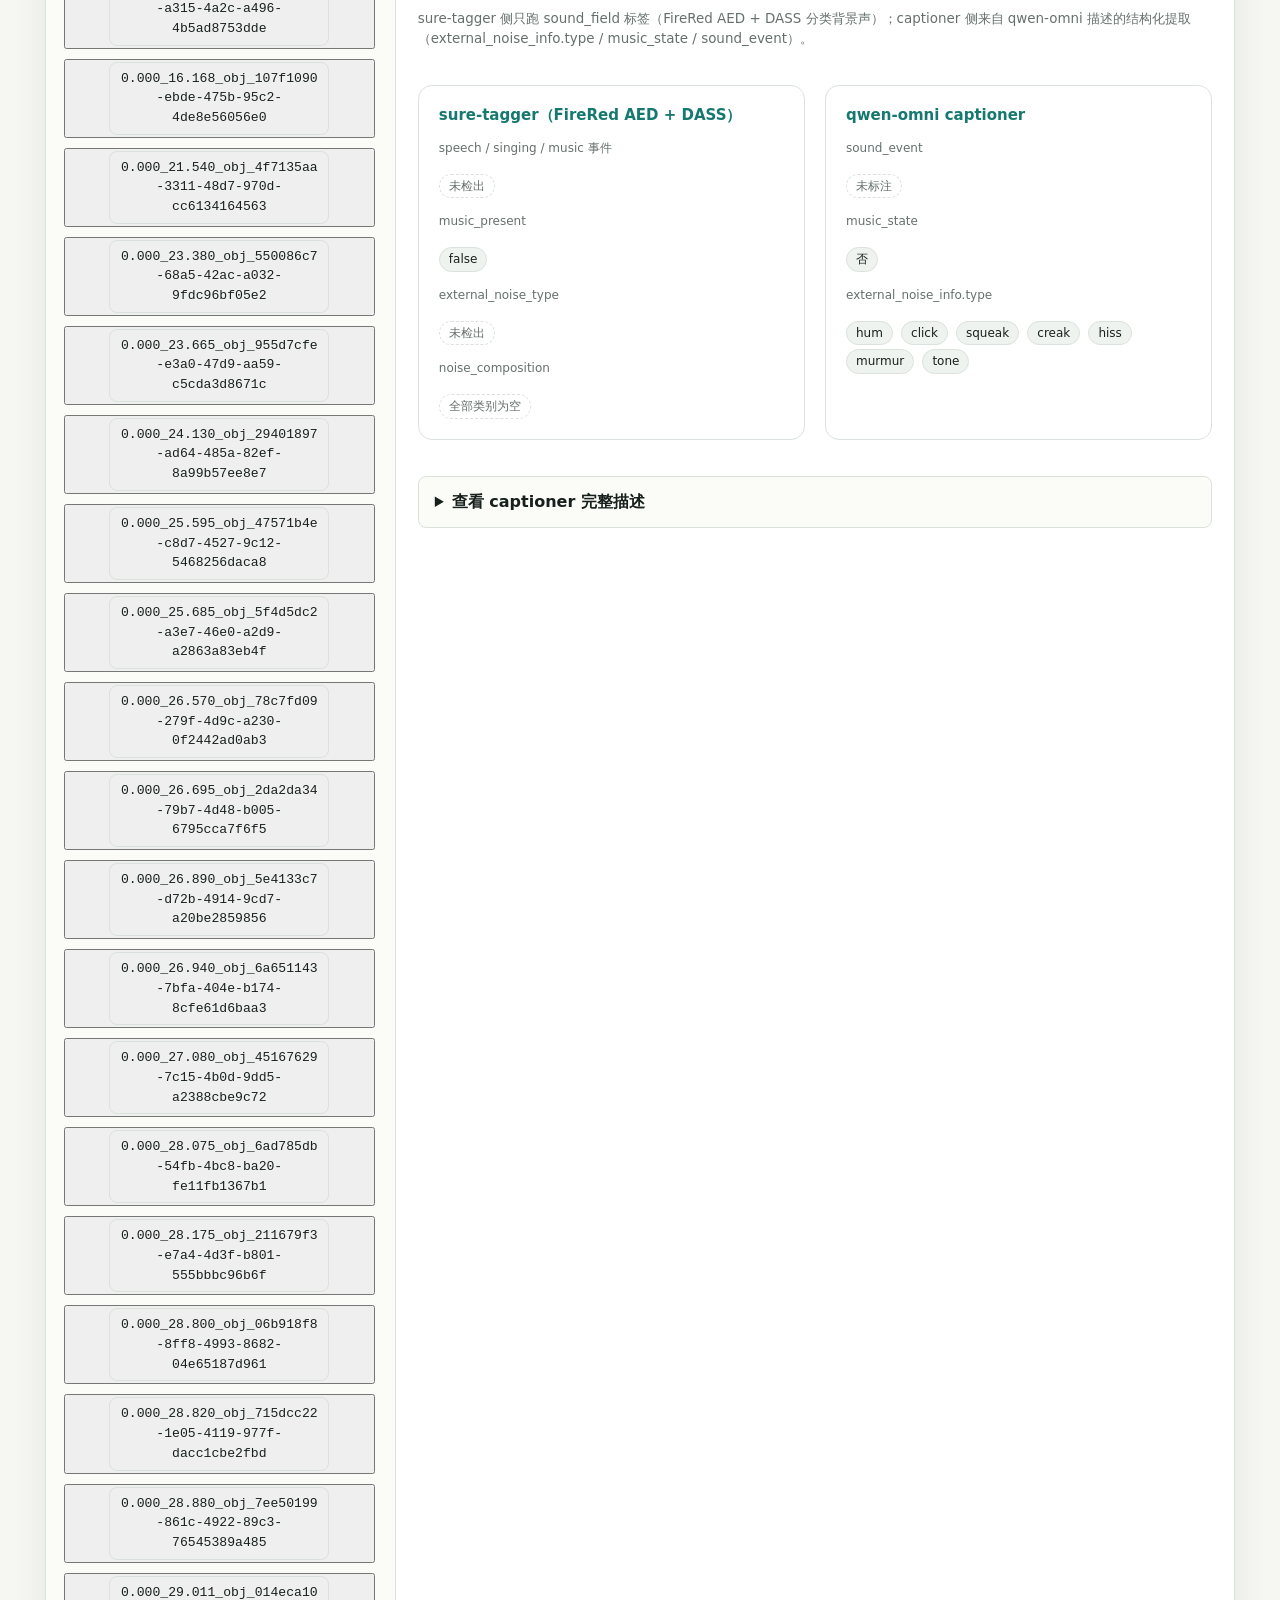
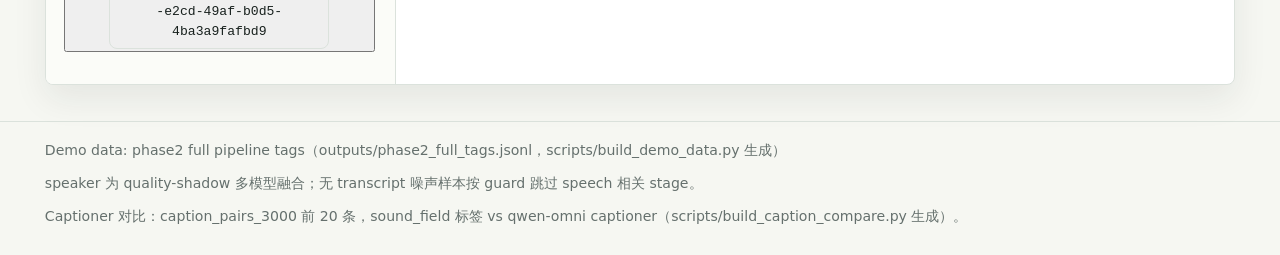
==== commit 14662274: "Refresh demo: add captioner comparison section with AED music gate results" ====
--- a/demo/index.html
+++ b/demo/index.html
@@ -19,6 +19,7 @@
         <a href="#workflow">流程</a>
         <a href="#samples">样本</a>
         <a href="#coverage">覆盖</a>
+        <a href="#caption-compare">Captioner 对比</a>
       </nav>
     </header>
 
@@ -128,14 +129,65 @@
           </div>
         </div>
       </section>
+
+      <section class="summary-band caption-band" id="caption-compare" aria-labelledby="caption-title">
+        <div class="section-heading">
+          <p class="eyebrow">Cross-check / caption_pairs_3000 前 20 条</p>
+          <h2 id="caption-title">sound_field 标签 vs qwen-omni captioner</h2>
+          <p class="lead">
+            对纯音频只跑 sound_field 类标签（FireRed AED + DASS 分类背景声），与 qwen-omni captioner 提取的结构化标注逐条对比：音乐判定、语音/歌声/音乐事件、背景噪音标签。
+          </p>
+        </div>
+        <div class="metric-grid" id="captionMetrics"></div>
+      </section>
+
+      <section class="workspace" id="caption-workspace" aria-labelledby="caption-samples-title">
+        <aside class="sample-rail">
+          <div class="rail-heading">
+            <div>
+              <p class="eyebrow">caption_pairs_3000</p>
+              <h2 id="caption-samples-title">对比样本</h2>
+            </div>
+            <span class="count-pill" id="captionCount"></span>
+          </div>
+          <div class="sample-list" id="captionList"></div>
+        </aside>
+
+        <section class="sample-detail" aria-live="polite">
+          <div class="detail-header">
+            <div>
+              <p class="eyebrow">caption_pairs_3000 · 前 20 条</p>
+              <h2 id="captionSampleTitle"></h2>
+              <p class="sample-note" id="captionSampleNote"></p>
+            </div>
+            <div class="sample-id" id="captionSampleId"></div>
+          </div>
+
+          <div class="audio-stage">
+            <audio id="captionAudio" controls preload="none"></audio>
+            <div class="waveform-hint">
+              sure-tagger 侧只跑 sound_field 标签（FireRed AED + DASS 分类背景声）；captioner 侧来自 qwen-omni 描述的结构化提取（external_noise_info.type / music_state / sound_event）。
+            </div>
+          </div>
+
+          <div class="caption-compare-grid" id="captionCompareGrid"></div>
+
+          <details class="json-panel">
+            <summary>查看 captioner 完整描述</summary>
+            <div class="caption-text" id="captionText"></div>
+          </details>
+        </section>
+      </section>
     </main>
 
     <footer class="footer">
       <span>Demo data: phase2 full pipeline tags（outputs/phase2_full_tags.jsonl，scripts/build_demo_data.py 生成）</span>
       <span>speaker 为 quality-shadow 多模型融合；无 transcript 噪声样本按 guard 跳过 speech 相关 stage。</span>
+      <span>Captioner 对比：caption_pairs_3000 前 20 条，sound_field 标签 vs qwen-omni captioner（scripts/build_caption_compare.py 生成）。</span>
     </footer>
 
     <script src="data.js"></script>
+    <script src="caption_compare.js"></script>
     <script src="app.js"></script>
   </body>
 </html>
--- a/demo/styles.css
+++ b/demo/styles.css
@@ -868,3 +868,88 @@
     display: grid;
   }
 }
+
+/* Captioner comparison section */
+.caption-band {
+  margin-bottom: 26px;
+}
+
+.caption-compare-grid {
+  display: grid;
+  grid-template-columns: 1fr 1fr;
+  gap: 20px;
+  margin: 18px 0;
+}
+
+.caption-source {
+  border: 1px solid var(--line);
+  border-radius: 14px;
+  background: var(--surface);
+  padding: 18px 20px;
+}
+
+.caption-source h3 {
+  margin: 0 0 12px;
+  font-size: 15px;
+  color: var(--teal);
+}
+
+.caption-source dl {
+  margin: 0;
+  display: grid;
+  gap: 12px;
+}
+
+.caption-source dt {
+  font-size: 12px;
+  color: var(--muted);
+  margin-bottom: 3px;
+}
+
+.caption-source dd {
+  margin: 0;
+  font-size: 13px;
+  line-height: 1.55;
+}
+
+.caption-tag {
+  display: inline-block;
+  margin: 2px 4px 2px 0;
+  padding: 2px 9px;
+  border-radius: 999px;
+  background: var(--surface-strong);
+  border: 1px solid var(--line);
+  font-size: 12px;
+  color: var(--ink);
+}
+
+.caption-tag.is-category {
+  background: rgba(22, 121, 111, 0.09);
+  border-color: rgba(22, 121, 111, 0.35);
+  color: var(--teal);
+  font-weight: 600;
+}
+
+.caption-tag.is-missing {
+  background: transparent;
+  border-style: dashed;
+  color: var(--muted);
+}
+
+.caption-text {
+  white-space: pre-wrap;
+  font-size: 13px;
+  line-height: 1.7;
+  color: var(--ink);
+  background: var(--surface);
+  border: 1px solid var(--line);
+  border-radius: 10px;
+  padding: 14px 16px;
+  margin-top: 10px;
+}
+
+@media (max-width: 720px) {
+  .caption-compare-grid {
+    grid-template-columns: 1fr;
+  }
+}
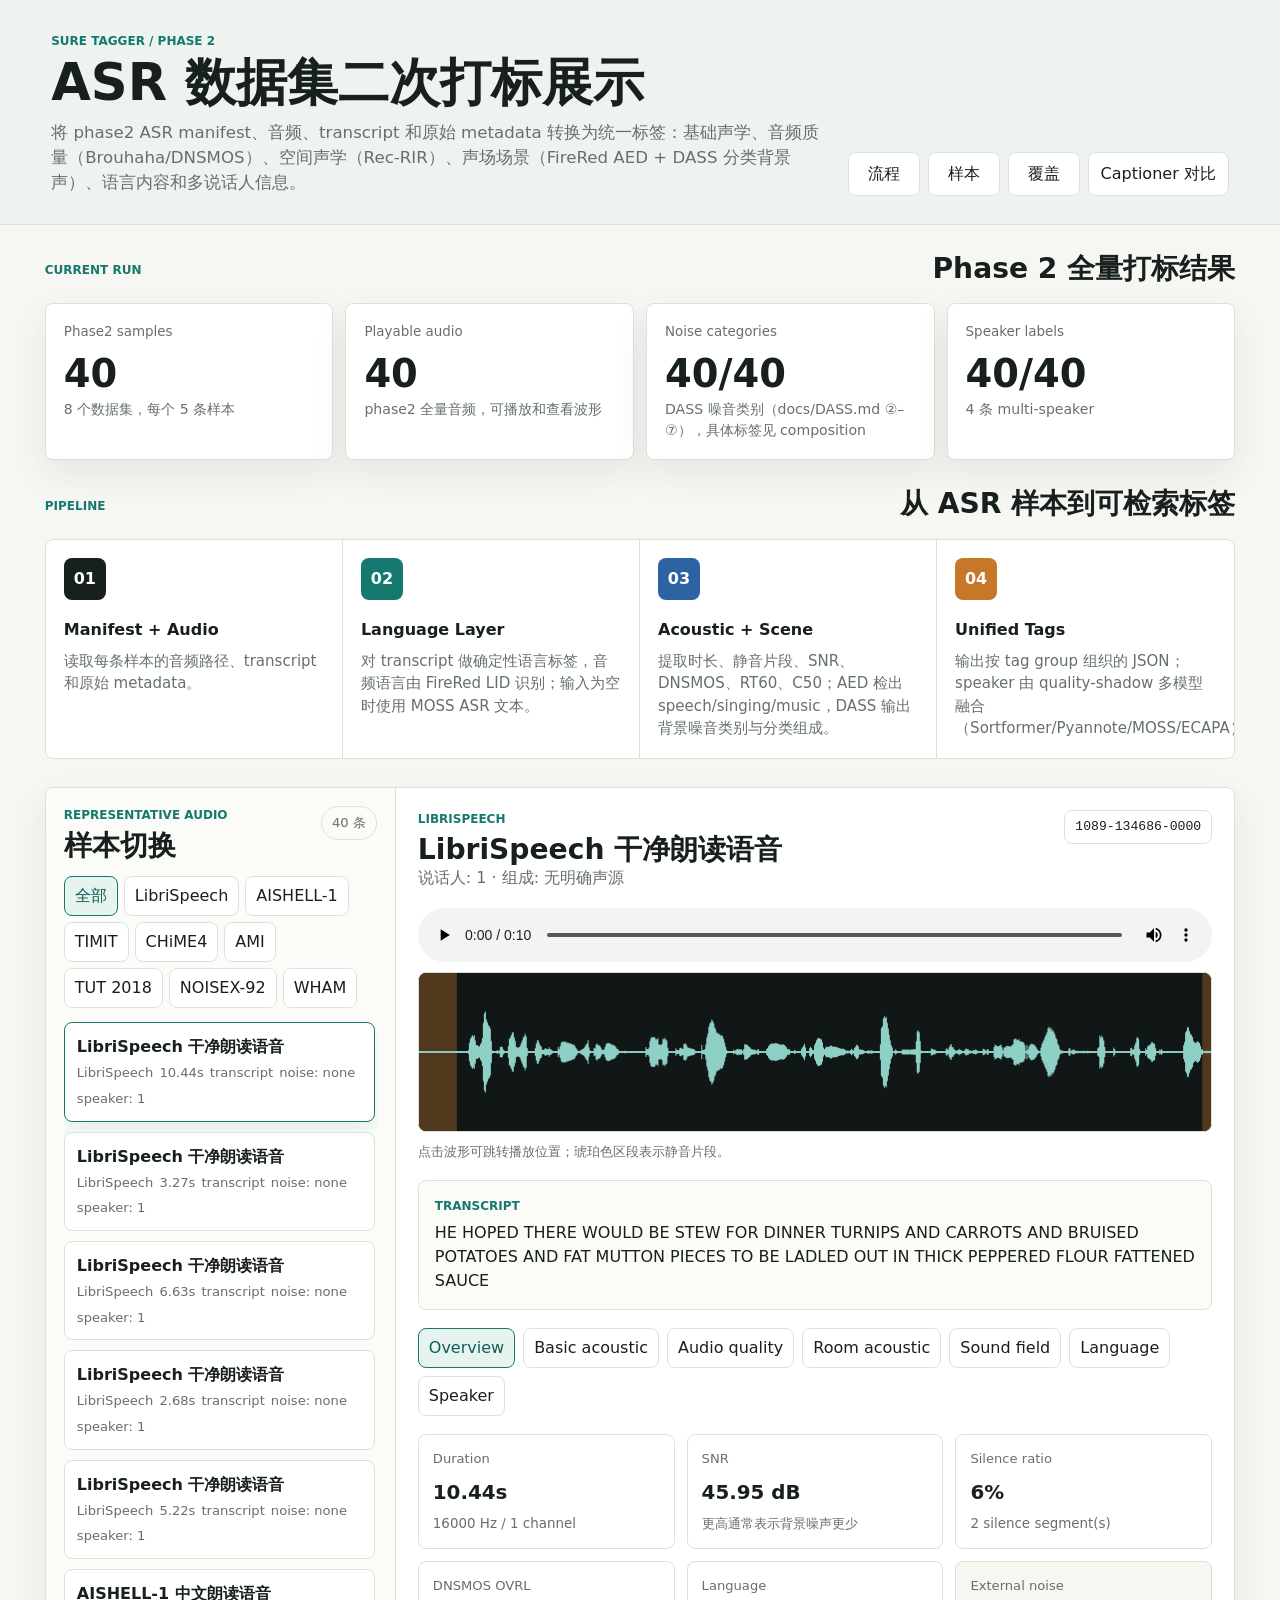
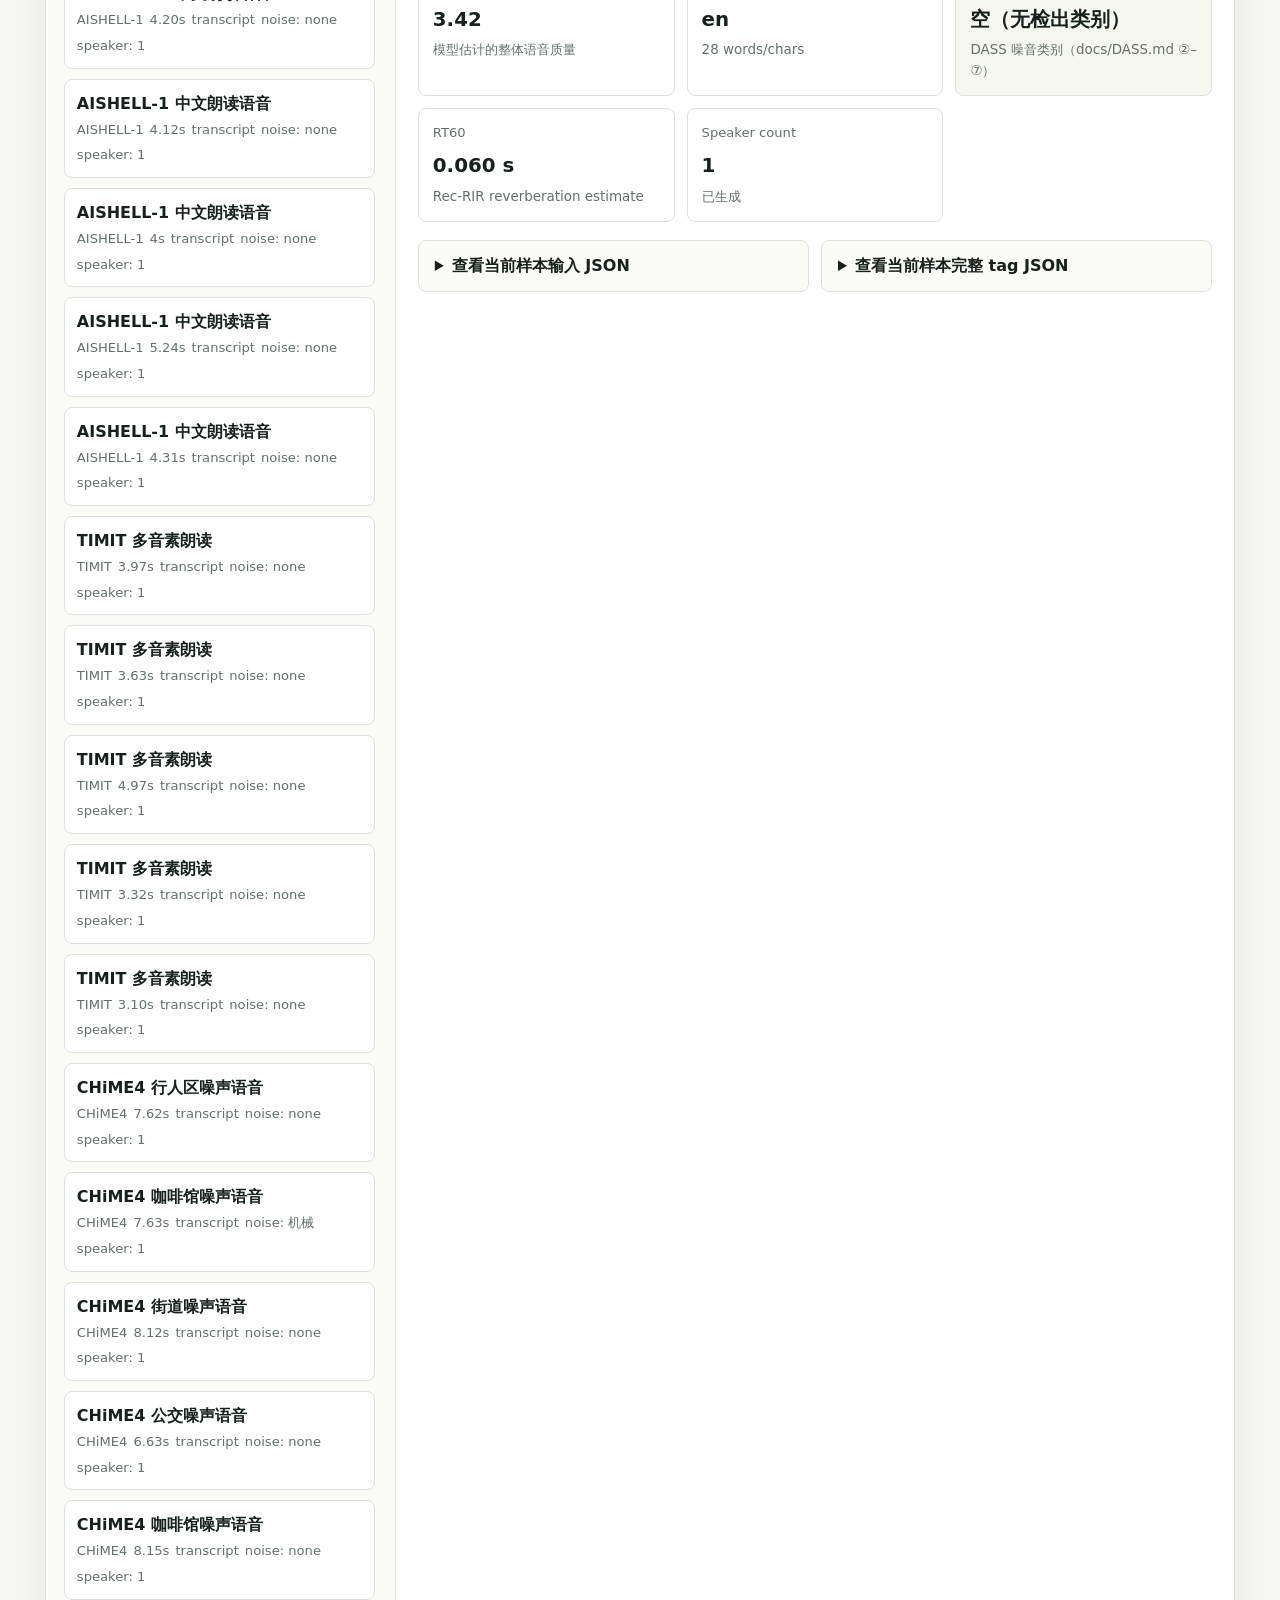
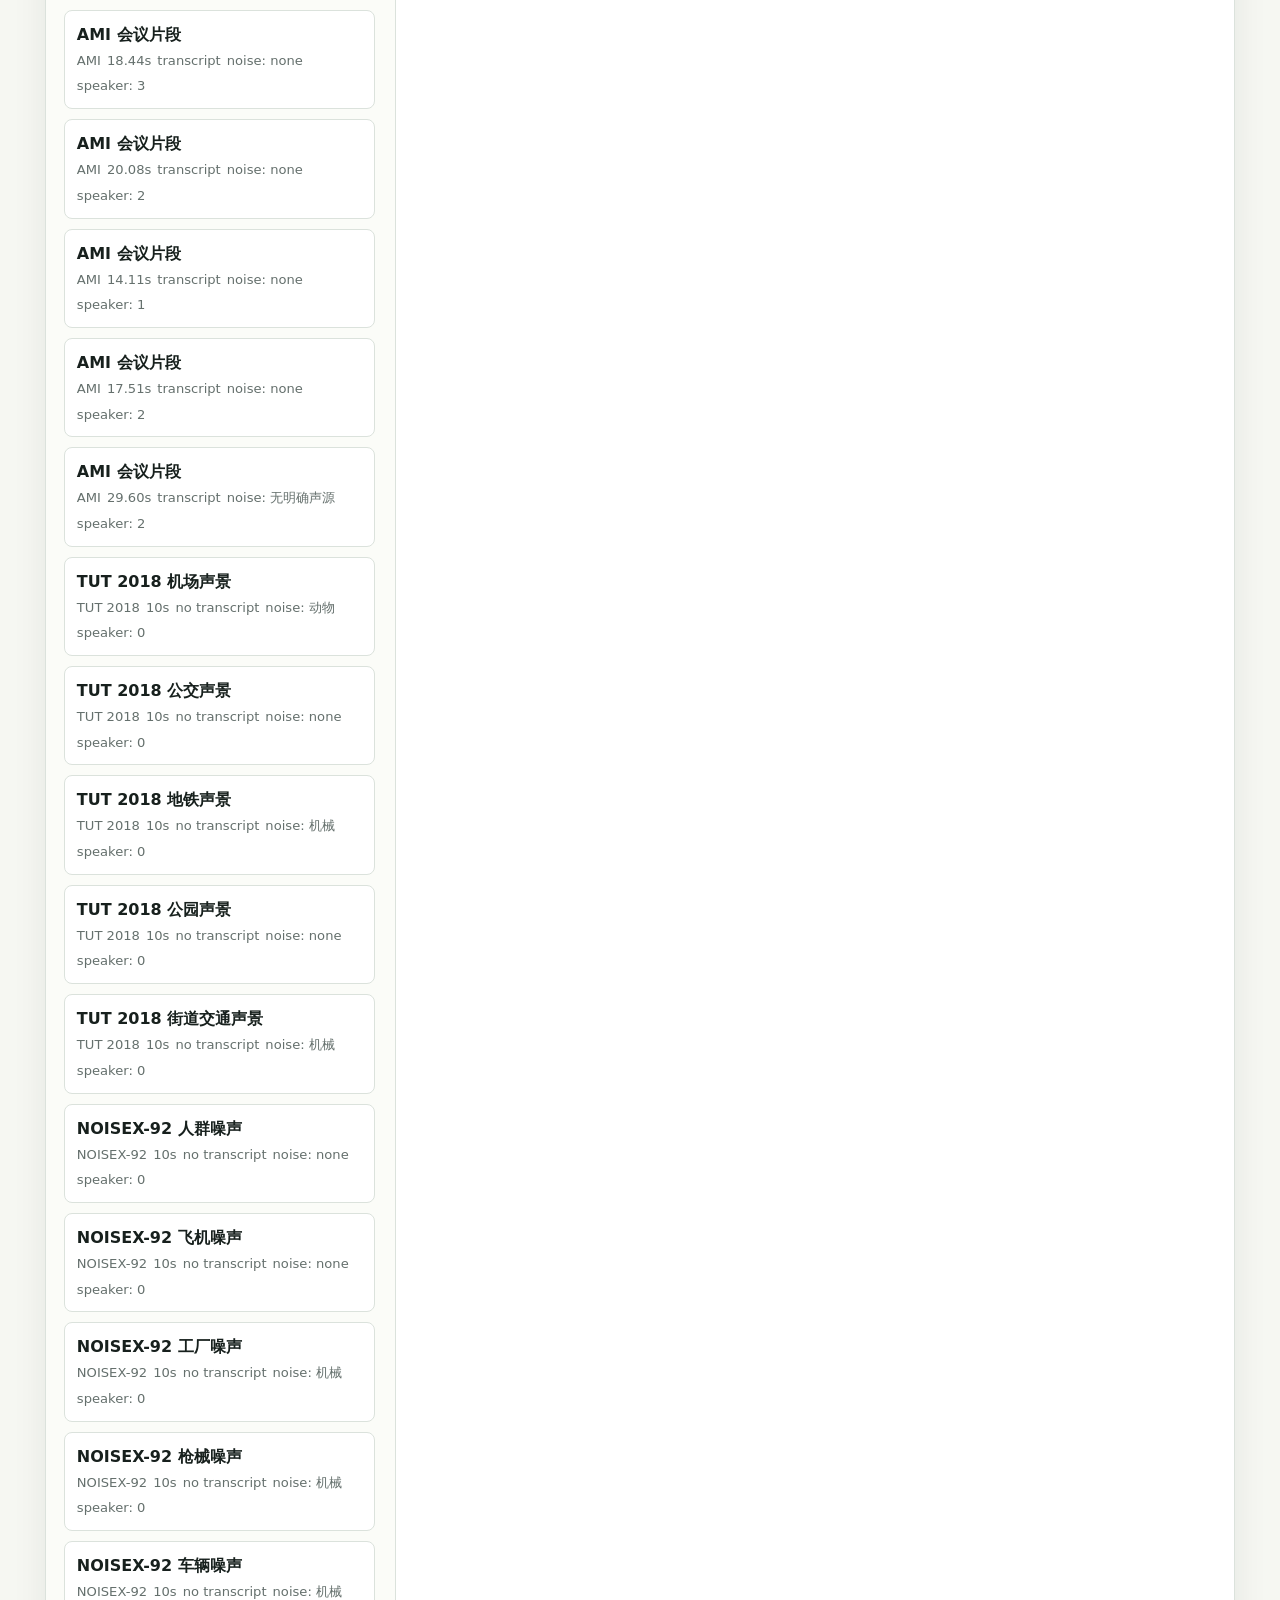
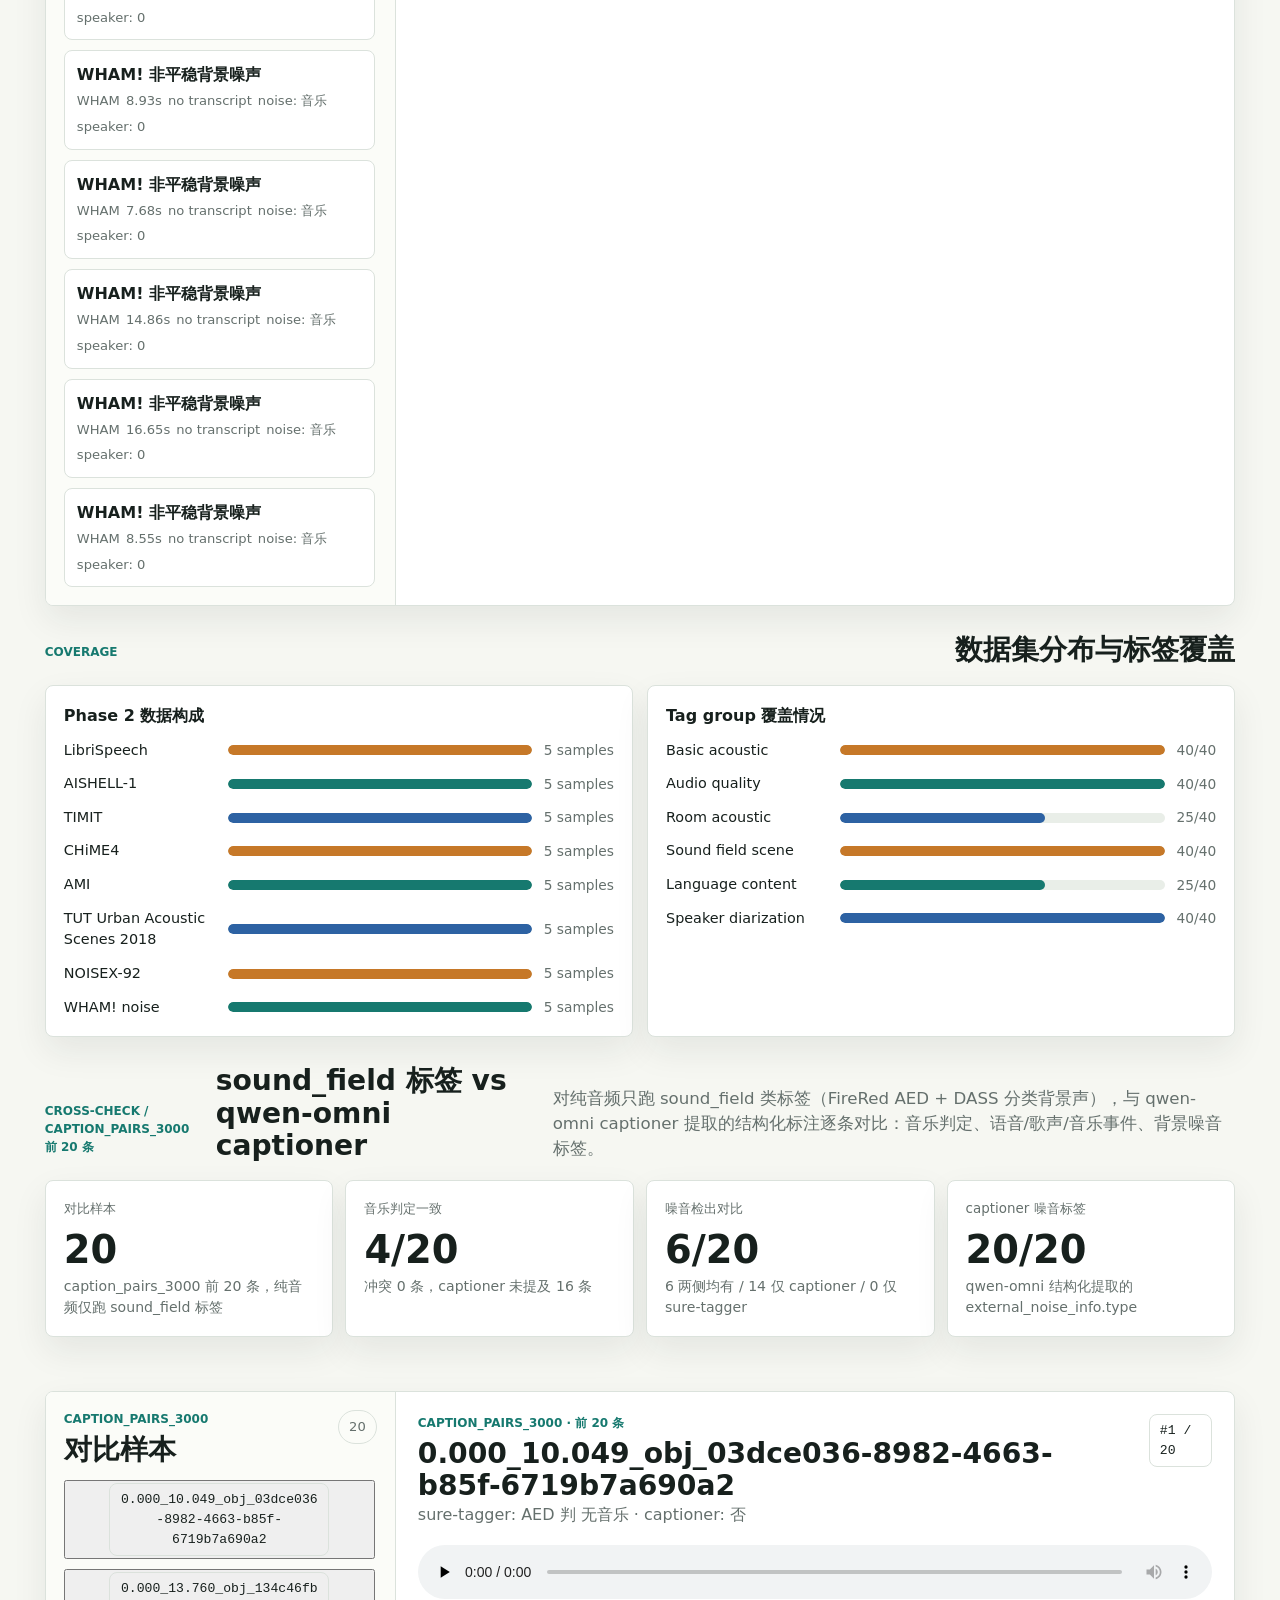
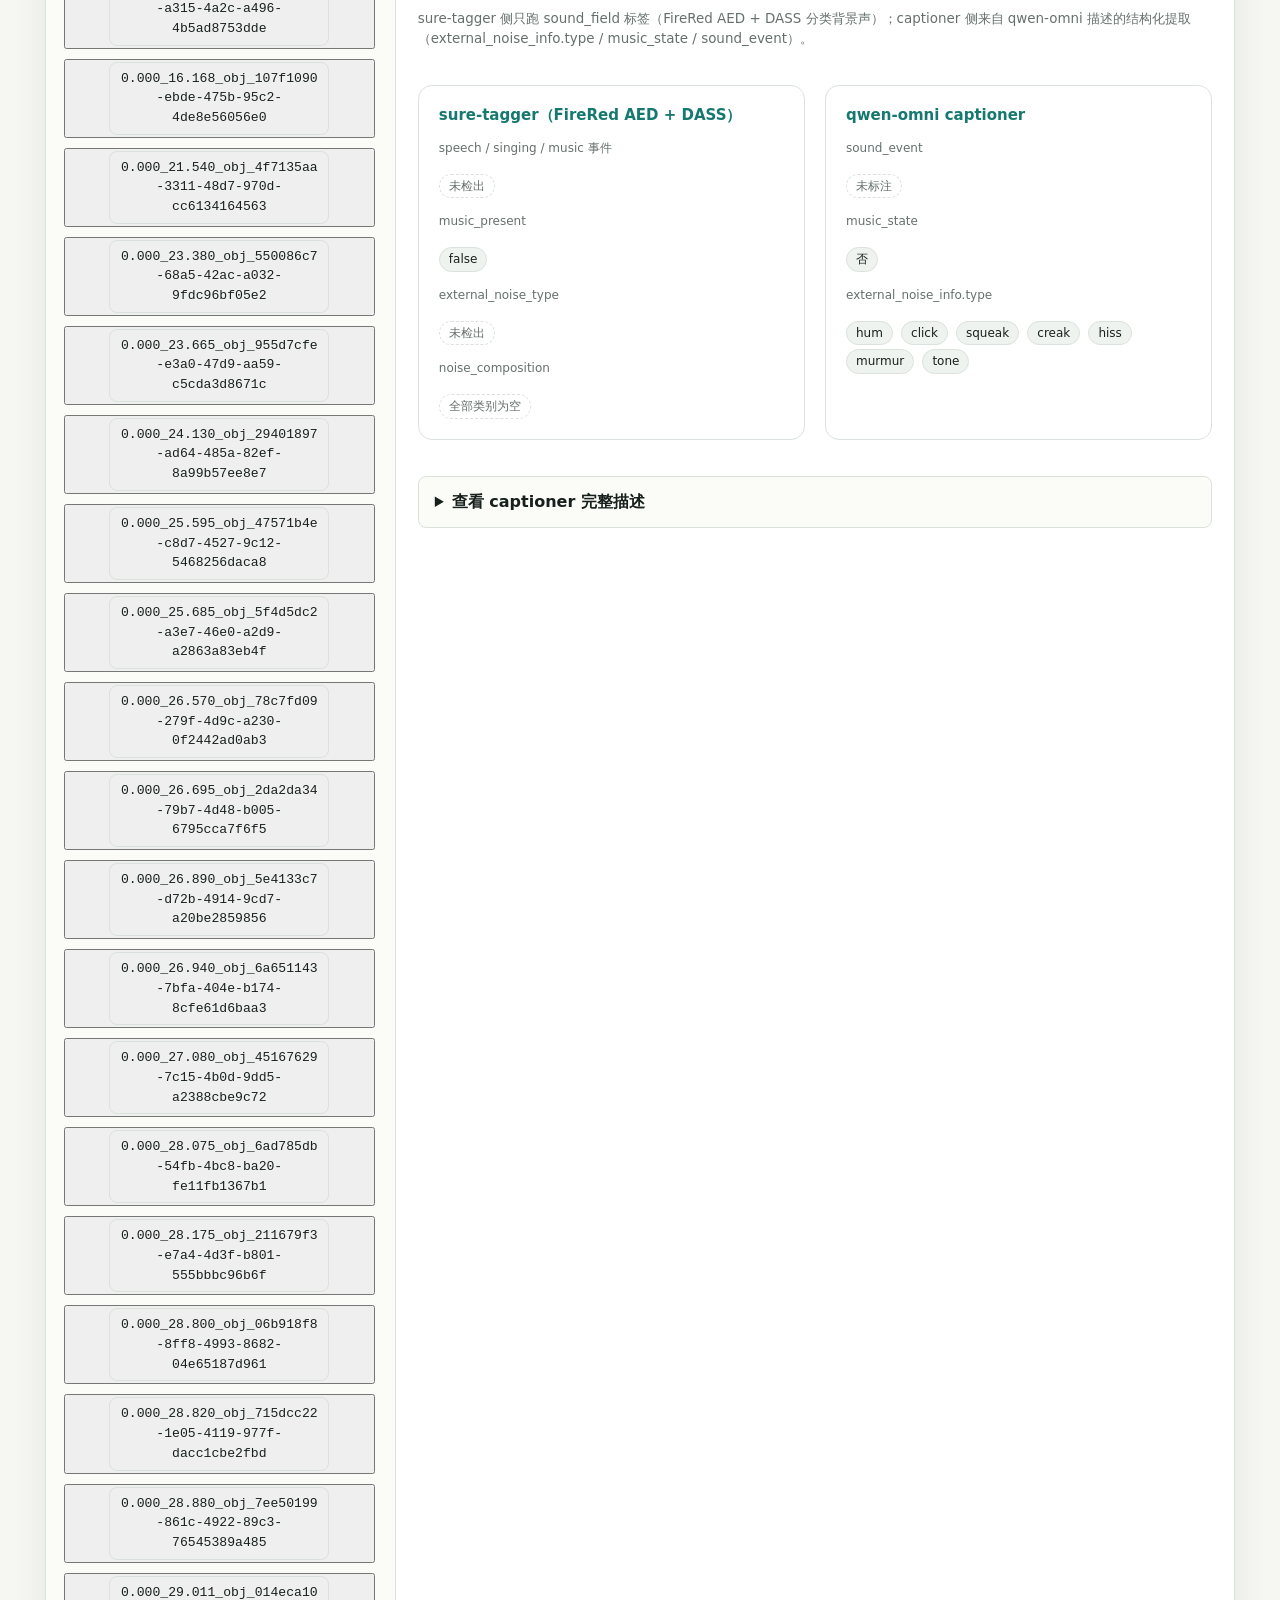
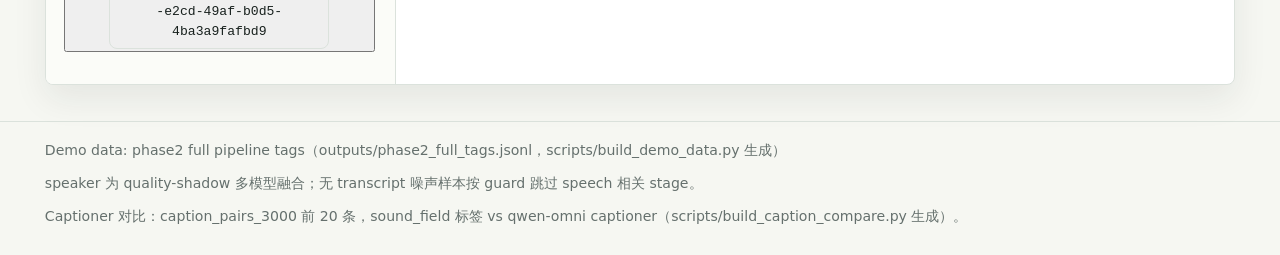
==== commit c7325636: "Sync from share/tagger: drop LLM topic chain, publish speaker_present and asr_transcript - Remove ST" ====
--- a/demo/index.html
+++ b/demo/index.html
@@ -46,7 +46,7 @@
           <article class="pipeline-step">
             <span class="step-index">02</span>
             <h3>Language Layer</h3>
-            <p>对 transcript 做确定性语言标签，音频语言由 FireRed LID 识别；topic 需 --topic-enable 显式开启。</p>
+            <p>对 transcript 做确定性语言标签，音频语言由 FireRed LID 识别；输入为空时使用 MOSS ASR 文本。</p>
           </article>
           <article class="pipeline-step">
             <span class="step-index">03</span>
